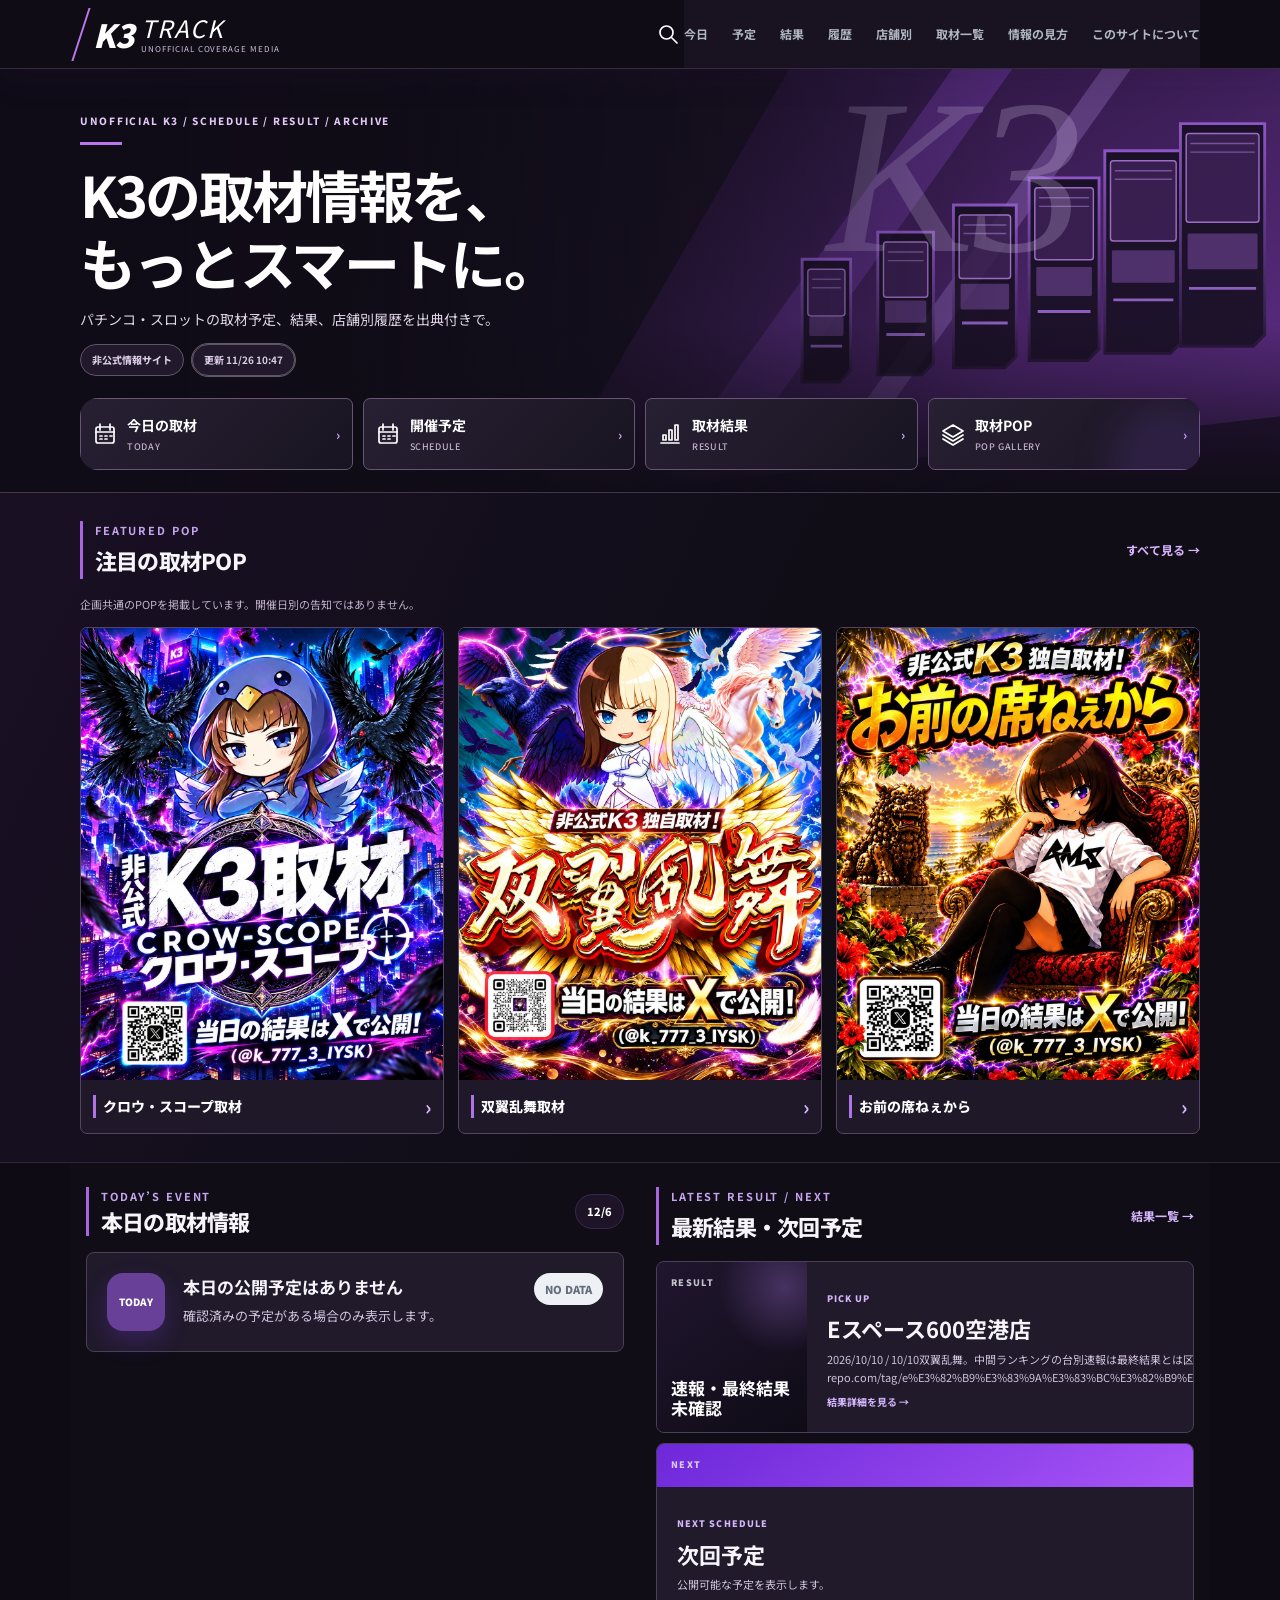
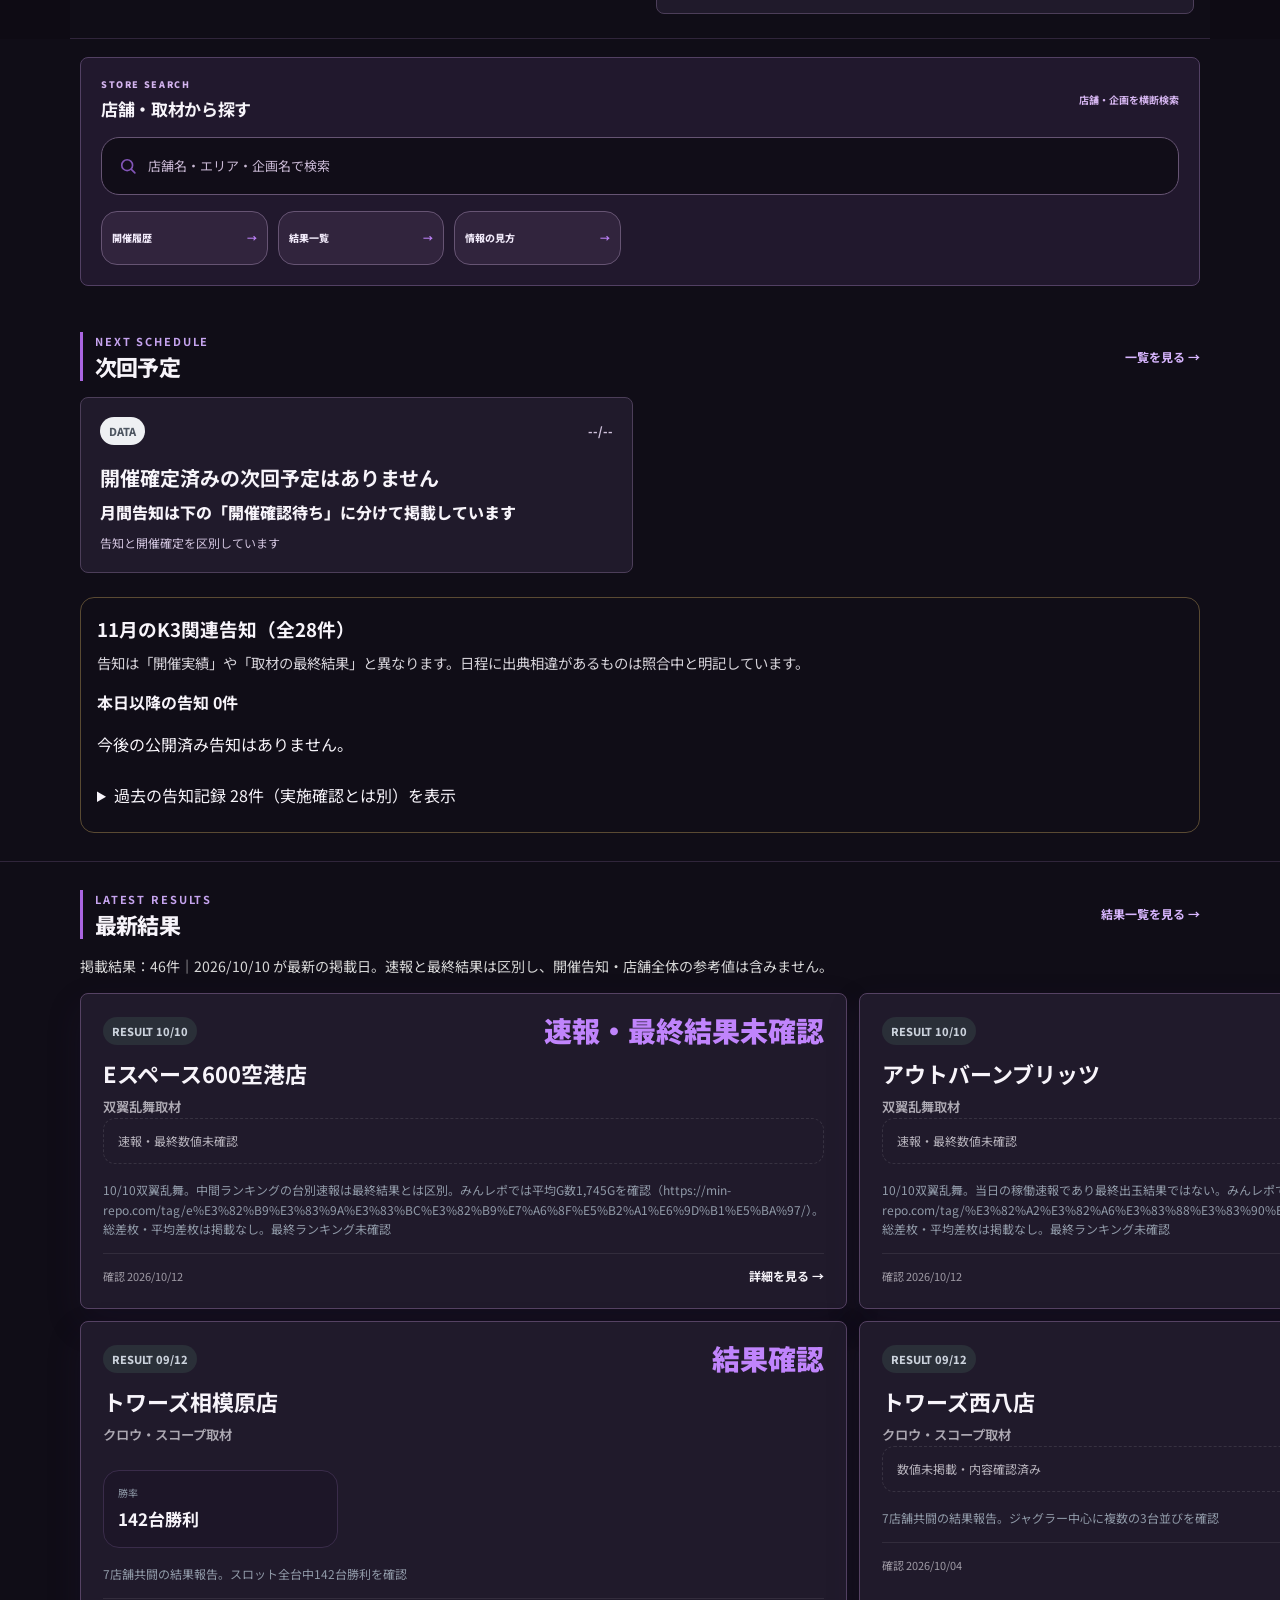
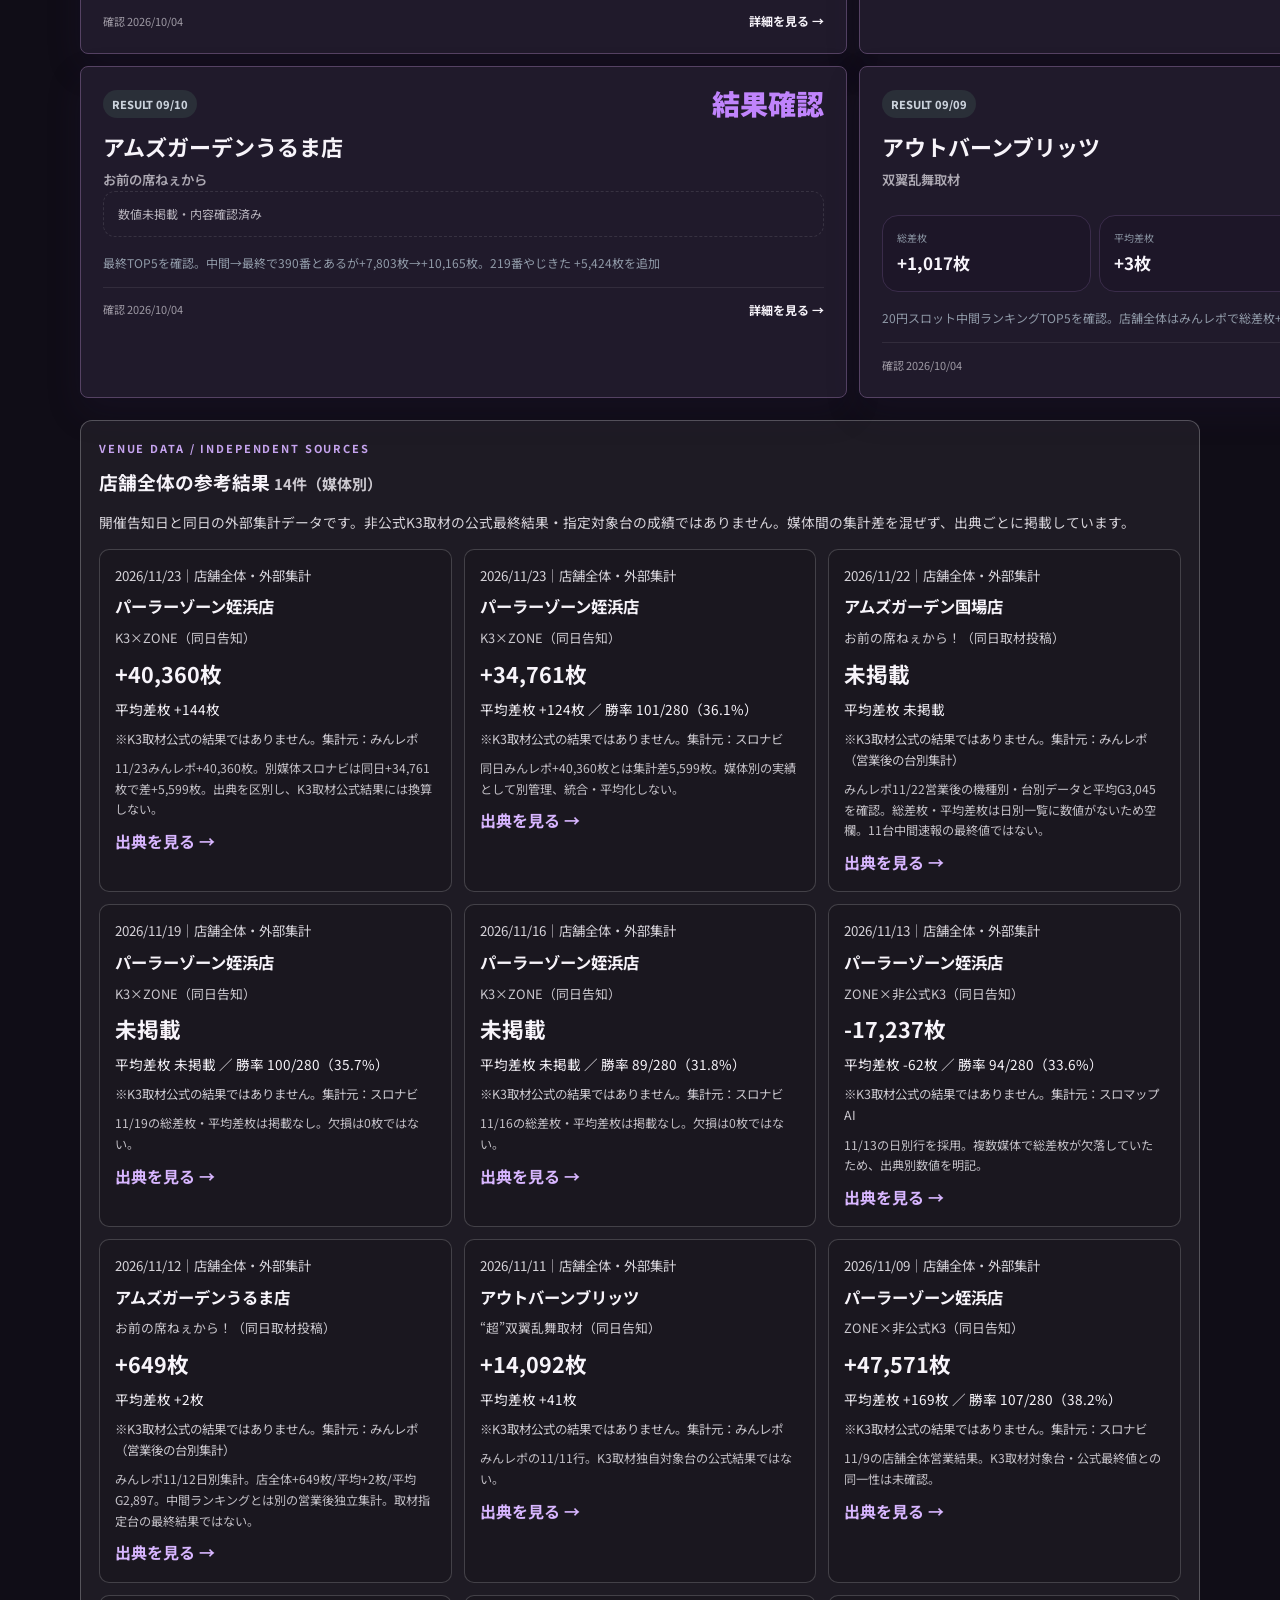
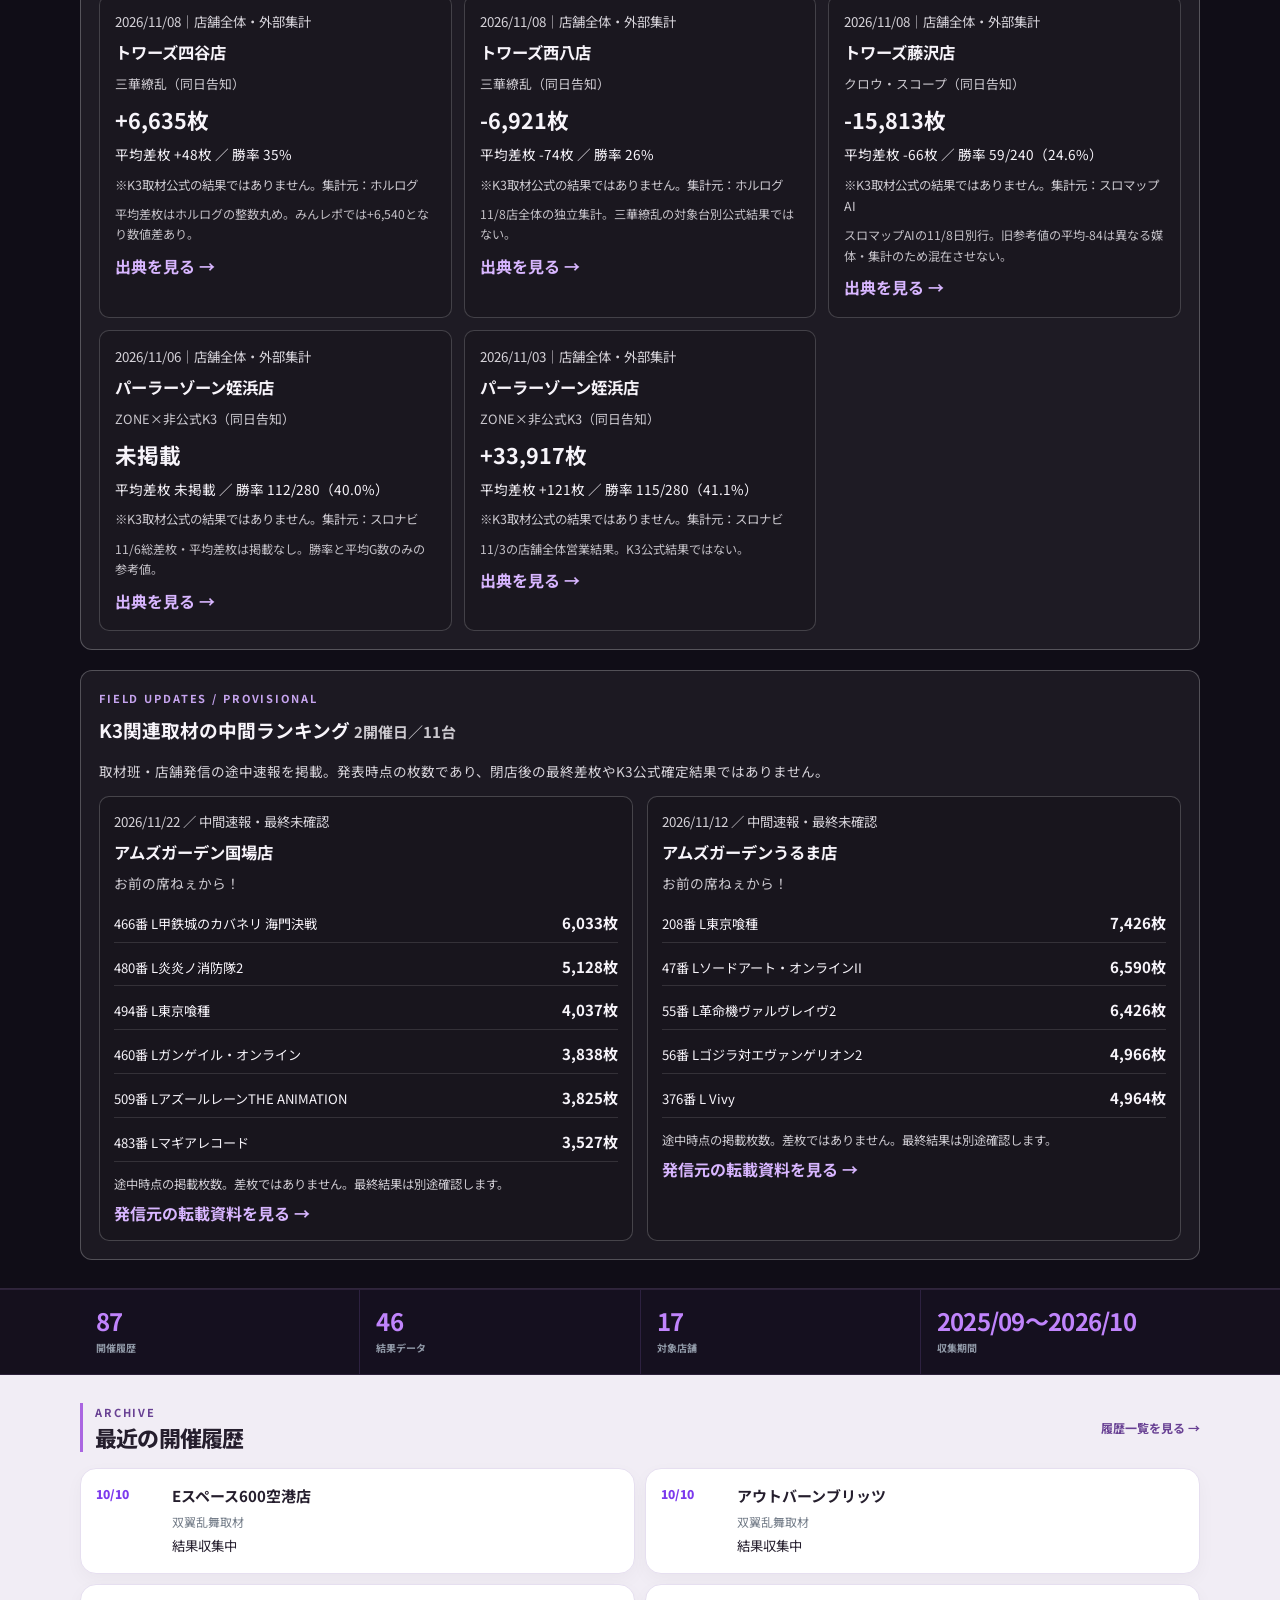
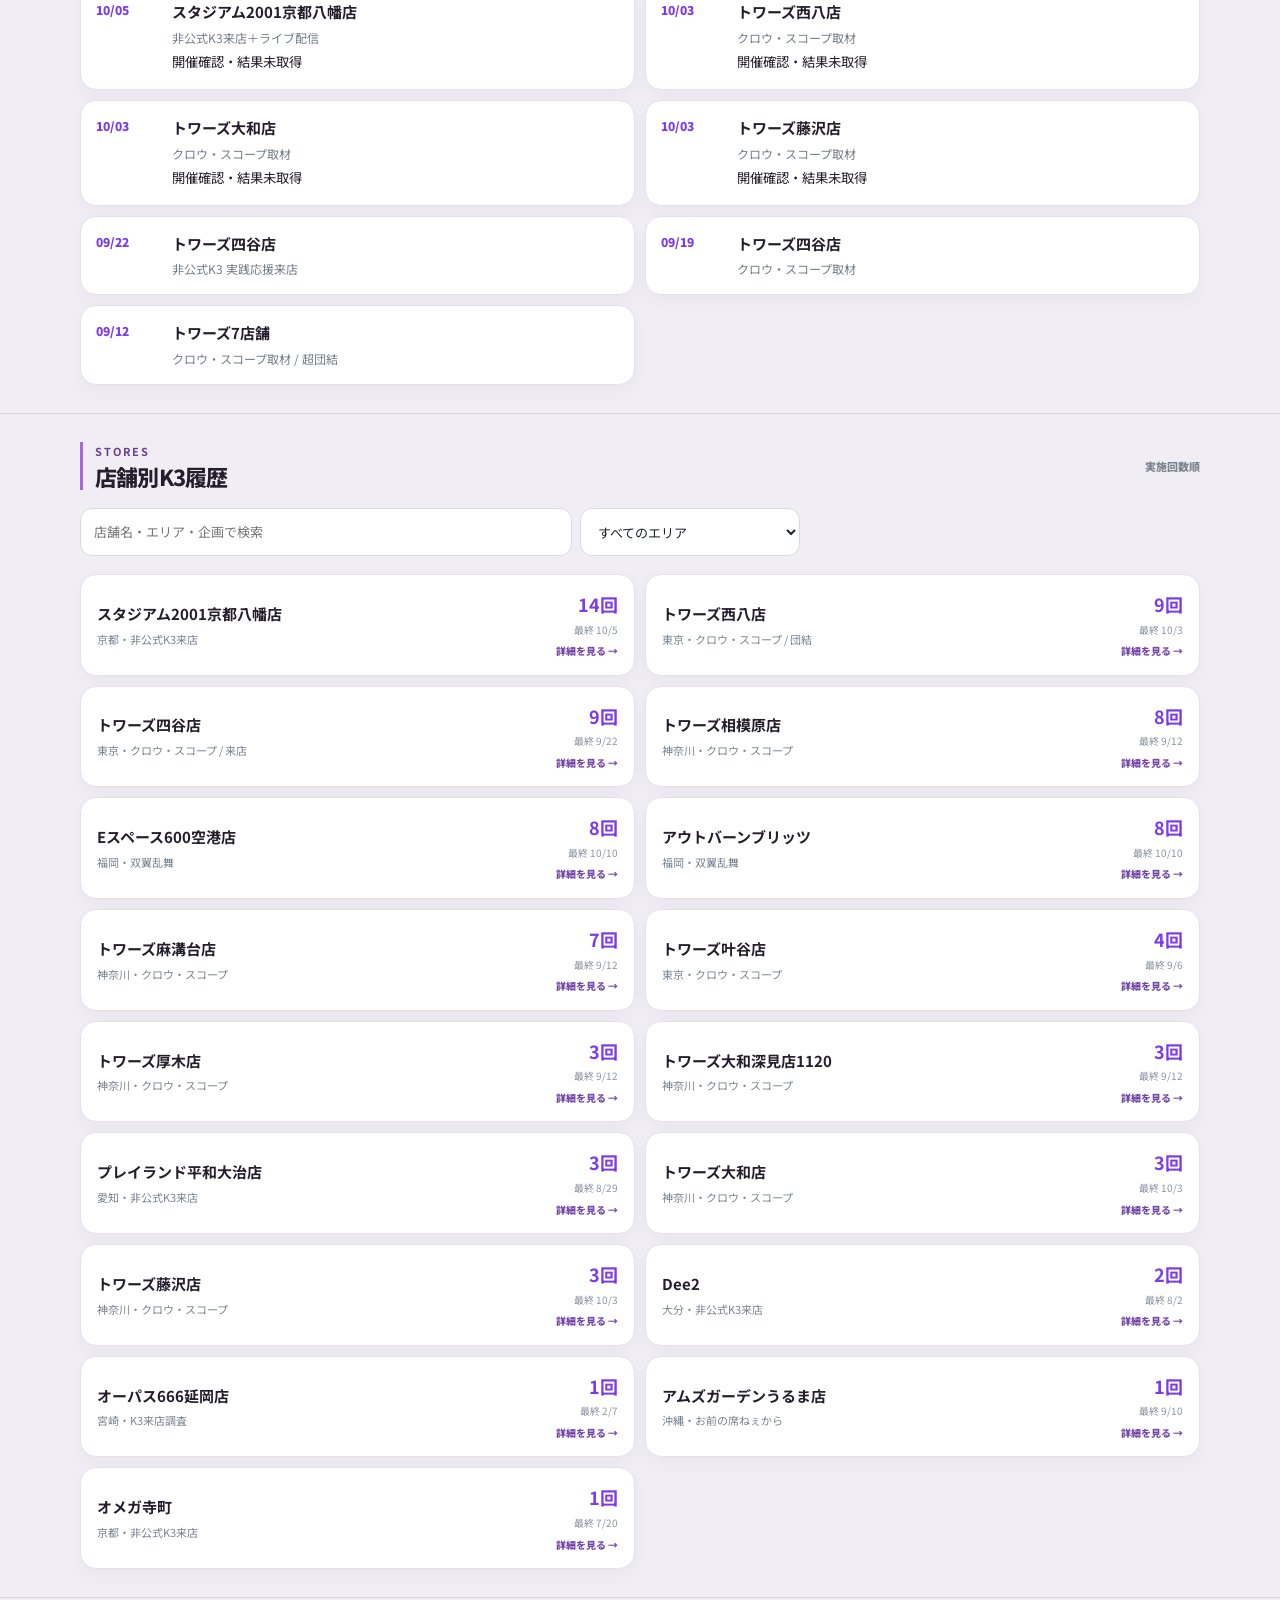
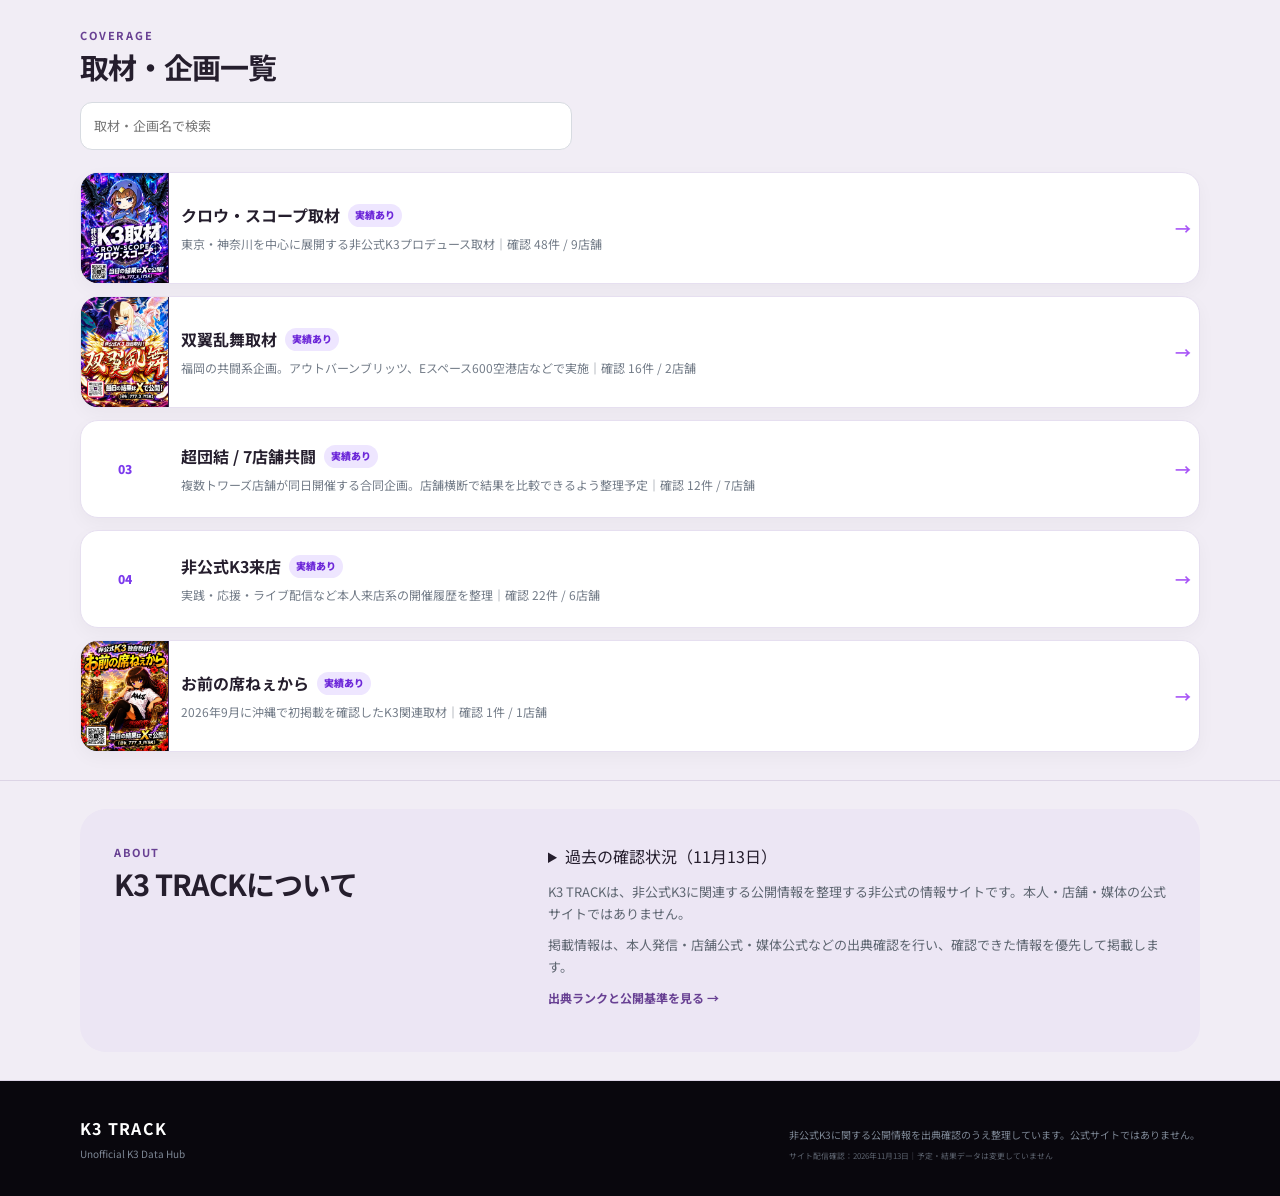
==== index.html @ 922720b0 "Implement approved K3 sport editorial home; preserve latest data and source panels" ====
<!doctype html>
<html lang="ja">
<head>
  <meta charset="utf-8" />
  <meta name="viewport" content="width=device-width, initial-scale=1, viewport-fit=cover" />
  <meta name="theme-color" content="#0b0912" />
  <meta name="description" content="非公式K3の来店・取材・結果・店舗履歴を、出典付きで見やすく整理する非公式データサイト" />
  <meta property="og:title" content="K3 TRACK｜非公式K3取材まとめ" />
  <meta property="og:description" content="今日・次回予定・結果・店舗別履歴・取材別履歴を、出典付きで見やすく整理。" />
  <meta property="og:type" content="website" />
  <meta property="og:site_name" content="K3 TRACK" />
  <meta property="og:url" content="https://k3-track.occompass-info.workers.dev/" />
  <meta property="og:image" content="https://k3-track.occompass-info.workers.dev/assets/k3-track-og-sakura-final-20261007-v5.jpg?v=20261007-5" />
  <meta property="og:image:secure_url" content="https://k3-track.occompass-info.workers.dev/assets/k3-track-og-sakura-final-20261007-v5.jpg?v=20261007-5" />
  
  
  <meta property="og:image:type" content="image/jpeg" />
  <meta property="og:image:width" content="1200" />
  <meta property="og:image:height" content="630" />
  <meta property="og:image:alt" content="非公式K3｜K3 TRACK" />
  <meta name="twitter:card" content="summary_large_image" />
  <meta name="twitter:title" content="K3 TRACK｜非公式K3取材まとめ" />
  <meta name="twitter:description" content="今日・次回予定・結果・店舗別履歴・取材別履歴を出典付きで整理。" />
  <meta name="twitter:image" content="https://k3-track.occompass-info.workers.dev/assets/k3-track-og-sakura-final-20261007-v5.jpg?v=20261007-5" />
  <link rel="canonical" href="https://k3-track.occompass-info.workers.dev/">
<title>K3 TRACK｜非公式K3取材まとめ</title>
  <link rel="preconnect" href="https://fonts.googleapis.com">
  <link rel="preconnect" href="https://fonts.gstatic.com" crossorigin>
  <link href="https://fonts.googleapis.com/css2?family=Noto+Sans+JP:wght@400;500;600;700;800&display=swap" rel="stylesheet">
  <link rel="stylesheet" href="./styles.css?v=sport-20261126-2" />
</head>
<body class="k3-sport">
  <header class="topbar">
    <div class="container topbar__inner">
      <a class="brand" href="#top" aria-label="K3 TRACK ホーム">
        <span class="brand__mark">K3</span>
        <span class="brand__text"><strong>TRACK</strong><small>UNOFFICIAL COVERAGE MEDIA</small></span>
      </a>
      <div class="k3-head-actions"><a href="#finder" aria-label="検索"><svg class="k3-icon" viewBox="0 0 24 24" fill="none" stroke="currentColor" stroke-width="1.7" stroke-linecap="round" stroke-linejoin="round" aria-hidden="true"><circle cx="10.5" cy="10.5" r="6.5"/><path d="m16 16 5 5"/></svg></a><button class="menu-btn" id="menuBtn" aria-expanded="false" aria-controls="mobileNav" aria-label="メニュー"><svg class="k3-icon" viewBox="0 0 24 24" fill="none" stroke="currentColor" stroke-width="1.7" stroke-linecap="round" stroke-linejoin="round" aria-hidden="true"><path d="M3 5h18M3 12h18M3 19h18"/></svg></button></div>
    </div>
    <nav class="mobile-nav" id="mobileNav">
      <a href="#today">今日</a><a href="#schedule">予定</a><a href="#results">結果</a><a href="#archive">履歴</a><a href="#stores">店舗別</a><a href="#coverage">取材一覧</a><a href="./guide.html">情報の見方</a><a href="#about">このサイトについて</a>
    </nav>
  </header>
  <main id="top">
    <section class="media-hero"><svg class="k3-hero-art" viewBox="0 0 520 310" preserveAspectRatio="xMidYMid slice" aria-hidden="true" focusable="false"><defs><linearGradient id="k3g" x1="0" y1="0" x2="1" y2="1"><stop stop-color="#1a1027"/><stop offset="1" stop-color="#7134a0"/></linearGradient><linearGradient id="k3m" x1="0" y1="0" x2="0" y2="1"><stop stop-color="#ae6af3"/><stop offset="1" stop-color="#261635"/></linearGradient></defs><path d="M180 0H520V310H0z" fill="url(#k3g)"/><path d="M295 0h42L116 310H74z" fill="#8c49ce" opacity=".38"/><path d="M400 0h20L199 310h-20z" fill="#ce9fff" opacity=".28"/><g opacity=".85"><g transform="translate(185 140)"><path d="M0 0H34V78l-8 8H0z" fill="#160f20" stroke="url(#k3m)" stroke-width="2"/><rect x="4" y="7" width="26" height="32.76" rx="2" fill="#3c2155" stroke="#c28af0" stroke-width="1"/><path d="M7 14h20M7 20h20" stroke="#b584e3" opacity=".7"/><rect x="5" y="40.56" width="24" height="13.260000000000002" rx="1" fill="#9c65ce" opacity=".5"/><path d="M6 60.84h22" stroke="#a977e1" stroke-width="2"/></g><g transform="translate(238 121)"><path d="M0 0H39V92l-8 8H0z" fill="#160f20" stroke="url(#k3m)" stroke-width="2"/><rect x="4" y="7" width="31" height="38.64" rx="2" fill="#3c2155" stroke="#c28af0" stroke-width="1"/><path d="M7 14h25M7 20h25" stroke="#b584e3" opacity=".7"/><rect x="5" y="47.84" width="29" height="15.64" rx="1" fill="#9c65ce" opacity=".5"/><path d="M6 71.76h27" stroke="#a977e1" stroke-width="2"/></g><g transform="translate(291 102)"><path d="M0 0H44V106l-8 8H0z" fill="#160f20" stroke="url(#k3m)" stroke-width="2"/><rect x="4" y="7" width="36" height="44.519999999999996" rx="2" fill="#3c2155" stroke="#c28af0" stroke-width="1"/><path d="M7 14h30M7 20h30" stroke="#b584e3" opacity=".7"/><rect x="5" y="55.120000000000005" width="34" height="18.02" rx="1" fill="#9c65ce" opacity=".5"/><path d="M6 82.68h32" stroke="#a977e1" stroke-width="2"/></g><g transform="translate(344 83)"><path d="M0 0H49V120l-8 8H0z" fill="#160f20" stroke="url(#k3m)" stroke-width="2"/><rect x="4" y="7" width="41" height="50.4" rx="2" fill="#3c2155" stroke="#c28af0" stroke-width="1"/><path d="M7 14h35M7 20h35" stroke="#b584e3" opacity=".7"/><rect x="5" y="62.400000000000006" width="39" height="20.400000000000002" rx="1" fill="#9c65ce" opacity=".5"/><path d="M6 93.60000000000001h37" stroke="#a977e1" stroke-width="2"/></g><g transform="translate(397 64)"><path d="M0 0H54V134l-8 8H0z" fill="#160f20" stroke="url(#k3m)" stroke-width="2"/><rect x="4" y="7" width="46" height="56.28" rx="2" fill="#3c2155" stroke="#c28af0" stroke-width="1"/><path d="M7 14h40M7 20h40" stroke="#b584e3" opacity=".7"/><rect x="5" y="69.68" width="44" height="22.78" rx="1" fill="#9c65ce" opacity=".5"/><path d="M6 104.52000000000001h42" stroke="#a977e1" stroke-width="2"/></g><g transform="translate(450 45)"><path d="M0 0H59V148l-8 8H0z" fill="#160f20" stroke="url(#k3m)" stroke-width="2"/><rect x="4" y="7" width="51" height="62.16" rx="2" fill="#3c2155" stroke="#c28af0" stroke-width="1"/><path d="M7 14h45M7 20h45" stroke="#b584e3" opacity=".7"/><rect x="5" y="76.96000000000001" width="49" height="25.16" rx="1" fill="#9c65ce" opacity=".5"/><path d="M6 115.44h47" stroke="#a977e1" stroke-width="2"/></g></g><path d="M0 310 520 250V310z" fill="#0b0810" opacity=".6"/><text x="202" y="134" fill="#e8d5ff" opacity=".25" font-family="Georgia,serif" font-size="155" font-style="italic">K3</text></svg><div class="container media-hero__inner">
      <div>
        <div class="eyebrow">UNOFFICIAL K3 / SCHEDULE / RESULT / ARCHIVE</div>
        <h1>K3の取材情報を、<br><span>もっとスマートに。</span></h1>
        <p class="hero__lead">パチンコ・スロットの取材予定、結果、店舗別履歴を出典付きで。</p>
        
        <div class="hero__badges"><span>非公式情報サイト</span><span id="lastUpdated">更新 --</span></div>
      </div>
      <nav class="hero-panel" aria-label="主要情報"><a href="#today"><svg class="k3-icon" viewBox="0 0 24 24" fill="none" stroke="currentColor" stroke-width="1.7" stroke-linecap="round" stroke-linejoin="round" aria-hidden="true"><rect x="3" y="5" width="18" height="16" rx="2"/><path d="M7 2v6M17 2v6M3 10h18M7 14h2m3 0h2m3 0h2M7 17h2m3 0h2"/></svg><span>今日の取材<small>TODAY</small></span><b aria-hidden="true">›</b></a><a href="#schedule"><svg class="k3-icon" viewBox="0 0 24 24" fill="none" stroke="currentColor" stroke-width="1.7" stroke-linecap="round" stroke-linejoin="round" aria-hidden="true"><rect x="3" y="5" width="18" height="16" rx="2"/><path d="M7 2v6M17 2v6M3 10h18M7 14h2m3 0h2m3 0h2M7 17h2m3 0h2"/></svg><span>開催予定<small>SCHEDULE</small></span><b aria-hidden="true">›</b></a><a href="#results"><svg class="k3-icon" viewBox="0 0 24 24" fill="none" stroke="currentColor" stroke-width="1.7" stroke-linecap="round" stroke-linejoin="round" aria-hidden="true"><path d="M3 21h18M5 18v-5h3v5zM11 18V8h3v10zM17 18V3h3v15z"/></svg><span>取材結果<small>RESULT</small></span><b aria-hidden="true">›</b></a><a href="#visualShowcase"><svg class="k3-icon" viewBox="0 0 24 24" fill="none" stroke="currentColor" stroke-width="1.7" stroke-linecap="round" stroke-linejoin="round" aria-hidden="true"><path d="m12 3 10 6-10 6L2 9zM2 13l10 6 10-6M2 17l10 6 10-6"/></svg><span>取材POP<small>POP GALLERY</small></span><b aria-hidden="true">›</b></a></nav>
    </div></section>

    <section class="visual-showcase" id="visualShowcase"><div class="container">
      <div class="section-title-row"><div><div class="section-kicker section-kicker--light">FEATURED POP</div><h2>注目の取材POP</h2></div><a class="text-link" href="#coverage">すべて見る →</a></div>
      <p class="k3-gallery-note">企画共通のPOPを掲載しています。開催日別の告知ではありません。</p><div class="visual-showcase__grid" id="visualShowcaseGrid"></div>
    </div></section>
    <div class="k3-overview">    <section class="section section--tight" id="today"><div class="container">
      <div class="section-title-row"><div><div class="section-kicker">TODAY’S EVENT</div><h2>本日の取材情報</h2></div><span class="date-pill" id="todayDate">--/--</span></div>
      <article class="today-card empty-state" id="todayCard">
        <div class="today-card__date">TODAY</div>
        <div class="today-card__content"><h3>本日の確認済み情報</h3><p>確認済みの当日予定だけをここに表示します。</p></div>
        <span class="status">公開予定</span>
      </article>
    </div></section>

    <section class="media-featured" aria-label="最新の取材結果と今後の予定"><div class="container">
      <div class="section-title-row"><div><div class="section-kicker section-kicker--light">LATEST RESULT / NEXT</div><h2>最新結果・次回予定</h2></div><a class="text-link" href="#results">結果一覧 →</a></div><div class="featured-grid">
        <article class="featured-card featured-card--result" id="featuredResult">
          <div class="featured-thumb"><span>RESULT</span></div>
          <div class="featured-body"><small>PICK UP</small><h2>最新結果</h2><p>確認済みの結果を表示します。</p></div>
        </article>
        <article class="featured-card" id="featuredNext">
          <div class="featured-thumb featured-thumb--next"><span>NEXT</span></div>
          <div class="featured-body"><small>NEXT SCHEDULE</small><h2>次回予定</h2><p>公開可能な予定を表示します。</p></div>
        </article>
      </div>
    </div></section>

</div>
    <section class="finder-strip" id="finder"><div class="container">
      <div class="finder-card">
        <div class="finder-heading">
          <div><small>STORE SEARCH</small><strong>店舗・取材から探す</strong></div>
          <span>店舗・企画を横断検索</span>
        </div>
        <div class="finder-search">
          <span class="finder-icon" aria-hidden="true"><svg viewBox="0 0 24 24" width="20" height="20"><circle cx="11" cy="11" r="6.5" fill="none" stroke="currentColor" stroke-width="2"/><path d="M16 16l4.25 4.25" fill="none" stroke="currentColor" stroke-width="2" stroke-linecap="round"/></svg></span>
          <input id="globalSearch" type="search" placeholder="店舗名・エリア・企画名で検索" autocomplete="off" aria-label="店舗・取材を検索">
          <button id="globalSearchClear" type="button" aria-label="検索をクリア">×</button>
        </div>
        <div class="finder-results" id="globalSearchResults" hidden></div>
        <div class="finder-links">
          <a href="./schedule.html"><span>開催履歴</span><b>→</b></a>
          <a href="./results.html"><span>結果一覧</span><b>→</b></a>
          <a href="./guide.html"><span>情報の見方</span><b>→</b></a>
        </div>
      </div>
    </div></section>

    <section class="section" id="schedule"><div class="container">
      <div class="section-title-row"><div><div class="section-kicker">NEXT SCHEDULE</div><h2>次回予定</h2></div><a class="text-link" href="./schedule.html">一覧を見る →</a></div>
      <div class="card-grid" id="scheduleList">
        <article class="event-card"><div class="event-card__meta"><span class="chip">DATA</span><time>--/--</time></div><h3>次回予定</h3><p class="event-name">確認済みの次回予定を表示します</p><p class="event-note">出典確認済みの情報を掲載します</p></article>
      </div>
    </div></section>

    <section class="section section--dark" id="results"><div class="container">
      <div class="section-title-row"><div><div class="section-kicker section-kicker--light">LATEST RESULTS</div><h2>最新結果</h2></div><a class="text-link text-link--light" href="./results.html">結果一覧を見る →</a></div>
      <p id="officialResultFreshness" style="margin:0 0 14px;font-size:.88rem;line-height:1.7;color:#d7d7d7">公式結果の公開状況を読み込み中です。</p>
      <div class="result-list" id="resultList"><div class="result-card">
        <div class="result-card__top"><div><span class="chip chip--light">RESULT</span><h3>最新結果</h3></div><div class="score">—</div></div>
        <div class="metrics"><div><small>平均差枚</small><strong>—</strong></div><div><small>勝率</small><strong>—</strong></div><div><small>対象台数</small><strong>—</strong></div></div>
        <p class="result-card__note">確認済みの結果がある場合のみ、店舗別・企画別の履歴へつなげて表示します。</p>
      </div></div>
      <section id="venueResultsBlock" aria-label="店舗全体の参考結果" style="margin-top:22px;padding:18px;border:1px solid rgba(255,255,255,.25);border-radius:12px;background:rgba(255,255,255,.06);line-height:1.7">
        <div class="section-kicker section-kicker--light">VENUE DATA / INDEPENDENT SOURCES</div>
        <h3 style="margin:8px 0 10px">店舗全体の参考結果 <span id="venueResultsCount" style="font-size:.8em;opacity:.8"></span></h3>
        <p style="font-size:.86rem;opacity:.85;margin-bottom:14px">開催告知日と同日の外部集計データです。非公式K3取材の公式最終結果・指定対象台の成績ではありません。媒体間の集計差を混ぜず、出典ごとに掲載しています。</p>
        <div id="venueResultsList" style="display:grid;grid-template-columns:repeat(auto-fit,minmax(min(100%,285px),1fr));gap:12px">参考結果を読み込み中です。</div>
      </section>
      <section id="fieldReportsBlock" aria-label="店舗・取材班の中間ランキング" style="margin-top:20px;padding:18px;border:1px solid rgba(255,255,255,.24);border-radius:12px;background:rgba(255,255,255,.05)">
        <div class="section-kicker section-kicker--light">FIELD UPDATES / PROVISIONAL</div>
        <h3 style="margin:8px 0 10px">K3関連取材の中間ランキング <span id="fieldReportsCount" style="font-size:.8em;opacity:.8"></span></h3>
        <p style="font-size:.85rem;opacity:.85;margin-bottom:14px">取材班・店舗発信の途中速報を掲載。発表時点の枚数であり、閉店後の最終差枚やK3公式確定結果ではありません。</p>
        <div id="fieldReportsList" style="display:grid;grid-template-columns:repeat(auto-fit,minmax(min(100%,290px),1fr));gap:14px">途中速報を読み込み中です。</div>
      </section>
    </div></section>

    <section class="stats-strip">
      <div class="container stats-grid" id="statsGrid">
        <div><strong>--</strong><span>登録履歴</span></div>
        <div><strong>--</strong><span>対象店舗</span></div>
        <div><strong>--</strong><span>企画種別</span></div>
        <div><strong>--</strong><span>収集期間</span></div>
      </div>
    </section>

    <section class="section" id="archive"><div class="container">
      <div class="section-title-row"><div><div class="section-kicker">ARCHIVE</div><h2>最近の開催履歴</h2></div><a class="text-link" href="./schedule.html">履歴一覧を見る →</a></div>
      <div class="archive-list" id="archiveList"></div>
    </div></section>

    <section class="section section--stores" id="stores"><div class="container">
      <div class="section-title-row"><div><div class="section-kicker">STORES</div><h2>店舗別K3履歴</h2></div><span class="store-note">実施回数順</span></div>
      <div class="filter-bar">
        <input id="storeSearch" class="filter-input" type="search" placeholder="店舗名・エリア・企画で検索" autocomplete="off" />
        <select id="storeArea" class="filter-select"><option value="">すべてのエリア</option></select>
      </div>
      <div class="store-list" id="storeList"></div>
    </div></section>

    <section class="section" id="coverage"><div class="container">
      <div class="section-kicker">COVERAGE</div><h2>取材・企画一覧</h2>
      <div class="filter-bar">
        <input id="coverageSearch" class="filter-input" type="search" placeholder="取材・企画名で検索" autocomplete="off" />
      </div>
      <div class="coverage-list" id="coverageList">
        <article><span>01</span><div><h3>クロウ・スコープ取材</h3><p>確認済みの開催履歴と結果を表示します。</p></div></article>
        <article><span>02</span><div><h3>双翼乱舞取材</h3><p>確認済みの開催店舗・履歴を表示します。</p></div></article>
        <article><span>03</span><div><h3>非公式K3来店</h3><p>公開可能な確認済み情報のみ掲載します。</p></div></article>
      </div>
    </div></section>

    <section class="section section--about" id="about"><div class="container about-box">
      <div><div class="section-kicker">ABOUT</div><h2>K3 TRACKについて</h2></div>
      <div class="about-copy"><details class="k3-past-notice"><summary>過去の確認状況（11月13日）</summary><div id="k3-home-update-20261113" role="status" style="margin:16px 0;padding:14px 16px;border:1px solid rgba(245,201,115,.65);border-radius:12px;background:rgba(245,201,115,.10);line-height:1.75">
          <strong style="display:block;color:#f5d08a;font-size:0.95rem">最新の確認状況｜2026年11月13日</strong>
          <span style="display:block;margin-top:4px;font-size:0.90rem">11月14日（土）トワーズ四谷店の「クロウ・スコープ取材」は、K会長の11月告知に掲載されています。店舗・取材公式による最新の開催情報は照合中です。開催済み・確定結果を意味しません。</span>
          <a href="https://note.com/supervisor__k/n/n8ad9e50973d2" target="_blank" rel="noopener noreferrer" style="display:inline-block;margin-top:6px;text-decoration:underline;color:#f5d08a;font-size:0.86rem">11月の告知元を確認</a>
        </div></details><p>K3 TRACKは、非公式K3に関連する公開情報を整理する非公式の情報サイトです。本人・店舗・媒体の公式サイトではありません。</p><p>掲載情報は、本人発信・店舗公式・媒体公式などの出典確認を行い、確認できた情報を優先して掲載します。</p><p><a class="text-link" href="./guide.html">出典ランクと公開基準を見る →</a></p></div>
    </div></section>
  </main>
  <nav class="bottom-nav" aria-label="クイックナビ"><a href="#top" class="is-active"><svg class="k3-icon" viewBox="0 0 24 24" fill="none" stroke="currentColor" stroke-width="1.7" stroke-linecap="round" stroke-linejoin="round" aria-hidden="true"><path d="M3 10 12 3l9 7v10h-6v-6H9v6H3z"/></svg><span>ホーム</span></a><a href="#schedule"><svg class="k3-icon" viewBox="0 0 24 24" fill="none" stroke="currentColor" stroke-width="1.7" stroke-linecap="round" stroke-linejoin="round" aria-hidden="true"><rect x="3" y="5" width="18" height="16" rx="2"/><path d="M7 2v6M17 2v6M3 10h18M7 14h2m3 0h2m3 0h2M7 17h2m3 0h2"/></svg><span>予定</span></a><a href="#results"><svg class="k3-icon" viewBox="0 0 24 24" fill="none" stroke="currentColor" stroke-width="1.7" stroke-linecap="round" stroke-linejoin="round" aria-hidden="true"><path d="M3 21h18M5 18v-5h3v5zM11 18V8h3v10zM17 18V3h3v15z"/></svg><span>結果</span></a><a href="#stores"><svg class="k3-icon" viewBox="0 0 24 24" fill="none" stroke="currentColor" stroke-width="1.7" stroke-linecap="round" stroke-linejoin="round" aria-hidden="true"><path d="M3 10h18l-2-7H5zM5 10v11h14V10M9 21v-7h6v7M2 10l2 3 4-3 4 3 4-3 4 3 2-3"/></svg><span>店舗</span></a><a href="#visualShowcase"><svg class="k3-icon" viewBox="0 0 24 24" fill="none" stroke="currentColor" stroke-width="1.7" stroke-linecap="round" stroke-linejoin="round" aria-hidden="true"><path d="m12 3 10 6-10 6L2 9zM2 13l10 6 10-6M2 17l10 6 10-6"/></svg><span>POP</span></a></nav>
  <footer class="footer"><div class="container footer__inner"><div><strong>K3 TRACK</strong><p>Unofficial K3 Data Hub</p></div><p>非公式K3に関する公開情報を出典確認のうえ整理しています。公式サイトではありません。<span id="k3-sync-verification-20261113" style="display:block;margin-top:6px;font-size:0.78em;opacity:0.72">サイト配信確認：2026年11月13日｜予定・結果データは変更していません</span></p></div></footer>
  <script src="./app.js?v=sport-20261126-2"></script>
</body>
</html>
---- styles.css ----
:root{--bg:#0f1115;--surface:#171a20;--text:#f5f7fb;--muted:#9aa3b2;--paper:#f4f5f7;--ink:#14171c;--accent:#f3c744;--max:1120px;--radius:20px}*{box-sizing:border-box}html{scroll-behavior:smooth}body{margin:0;font-family:"Noto Sans JP",system-ui,-apple-system,BlinkMacSystemFont,"Segoe UI",sans-serif;color:var(--ink);background:var(--paper);line-height:1.65}a{color:inherit;text-decoration:none}.container{width:min(calc(100% - 32px),var(--max));margin-inline:auto}.topbar{position:sticky;top:0;z-index:20;background:rgba(15,17,21,.92);backdrop-filter:blur(14px);border-bottom:1px solid rgba(255,255,255,.07)}.topbar__inner{height:68px;display:flex;align-items:center;justify-content:space-between}.brand{display:flex;align-items:center;gap:12px;color:#fff}.brand__mark{display:grid;place-items:center;width:42px;height:42px;border-radius:12px;background:var(--accent);color:#121212;font-weight:900;letter-spacing:-1px}.brand__text{display:flex;flex-direction:column;line-height:1.05}.brand__text strong{font-size:16px;letter-spacing:.11em}.brand__text small{margin-top:5px;font-size:9px;color:#98a1af;letter-spacing:.17em}.menu-btn{border:1px solid #353a44;background:#181b21;color:#fff;border-radius:10px;padding:9px 12px;font-weight:800;font-size:11px;letter-spacing:.08em}.mobile-nav{display:none;background:#121419;border-top:1px solid #242831;padding:6px 16px 16px}.mobile-nav.is-open{display:grid}.mobile-nav a{color:#dce1e8;padding:12px 4px;border-bottom:1px solid #252a33;font-size:14px}.hero{background:radial-gradient(circle at 80% 10%,rgba(243,199,68,.16),transparent 34%),linear-gradient(180deg,#0f1115 0%,#14171d 100%);color:#fff;padding:72px 0 64px}.eyebrow,.section-kicker{color:#8d96a3;font-size:11px;font-weight:800;letter-spacing:.18em;text-transform:uppercase}.hero h1{margin:15px 0 18px;font-size:clamp(42px,12vw,82px);line-height:.98;letter-spacing:-.055em}.hero h1 span{color:var(--accent)}.hero__lead{max-width:630px;color:#b5bdc9;font-size:15px;margin:0 0 22px}.hero__badges{display:flex;flex-wrap:wrap;gap:8px}.hero__badges span,.chip,.date-pill,.status{border-radius:999px;padding:7px 11px;font-size:11px;font-weight:800}.hero__badges span{border:1px solid #303641;color:#d4dae3}.section{padding:58px 0}.section--tight{padding-top:36px}.section-title-row{display:flex;align-items:end;justify-content:space-between;gap:18px;margin-bottom:20px}.section h2{margin:4px 0 0;font-size:29px;line-height:1.25;letter-spacing:-.035em}.date-pill{background:#171a20;color:#fff}.text-link{font-size:12px;font-weight:800;color:#646d79}.today-card{display:grid;grid-template-columns:auto 1fr auto;gap:18px;align-items:center;background:#fff;border:1px solid #e1e4e9;border-radius:var(--radius);padding:20px;box-shadow:0 10px 30px rgba(20,23,28,.06)}.today-card__date{width:58px;height:58px;border-radius:16px;background:var(--accent);display:grid;place-items:center;font-size:10px;font-weight:900}.today-card h3{margin:0 0 4px;font-size:17px}.today-card p{margin:0;color:#707986;font-size:13px}.status{background:#edf0f4;color:#656e7a}.card-grid{display:grid;grid-template-columns:1fr;gap:14px}.event-card{background:#fff;border:1px solid #e0e3e8;border-radius:var(--radius);padding:19px;box-shadow:0 10px 26px rgba(20,23,28,.04)}.event-card__meta{display:flex;justify-content:space-between;align-items:center;margin-bottom:16px}.event-card time{font-size:12px;font-weight:800;color:#737c88}.chip{display:inline-block;background:#eef0f3;color:#4e5661;padding:5px 9px}.chip--accent{background:#fff1b8;color:#6e5600}.event-card h3{margin:0 0 5px;font-size:20px}.event-name{margin:0 0 8px;font-weight:800}.event-note{margin:0;color:#7a838f;font-size:12px}.section--dark{background:var(--bg);color:#fff}.section-kicker--light{color:#7f8997}.result-card{border:1px solid #2b3039;border-radius:24px;padding:22px;background:linear-gradient(180deg,#181b21,#13161b)}.result-card__top{display:flex;align-items:flex-start;justify-content:space-between;gap:20px}.result-card h3{font-size:22px;margin:10px 0 0}.chip--light{background:#2a2f38;color:#cbd2dc}.score{font-size:42px;font-weight:900;color:var(--accent)}.metrics{display:grid;grid-template-columns:repeat(3,1fr);gap:8px;margin-top:24px}.metrics div{background:#1d2128;border:1px solid #2b3039;border-radius:16px;padding:14px}.metrics small{display:block;color:#8993a1;font-size:10px}.metrics strong{display:block;margin-top:3px;font-size:17px}.result-card__note{color:#909aa8;font-size:12px;margin:16px 0 0}.coverage-list{margin-top:22px;display:grid;gap:10px}.coverage-list article{display:grid;grid-template-columns:52px 1fr;align-items:center;background:#fff;border:1px solid #e1e4e8;border-radius:18px;padding:16px}.coverage-list article>span{font-weight:900;color:#aa8a19;font-size:12px}.coverage-list h3{margin:0 0 3px;font-size:16px}.coverage-list p{margin:0;color:#737c88;font-size:12px}.section--about{padding-top:18px}.about-box{background:#e9ecf0;border-radius:26px;padding:24px;display:grid;gap:22px}.about-copy p{margin:0 0 10px;color:#5e6671;font-size:13px}.footer{background:#0d0f13;color:#fff;padding:34px 0 calc(34px + env(safe-area-inset-bottom))}.footer__inner{display:flex;justify-content:space-between;gap:22px;align-items:end}.footer strong{letter-spacing:.08em}.footer p{margin:4px 0 0;color:#7d8795;font-size:10px}@media(min-width:720px){.menu-btn{display:none}.mobile-nav{display:flex!important;position:absolute;right:max(16px,calc((100vw - var(--max))/2));top:0;height:68px;align-items:center;gap:24px;background:transparent;border:0;padding:0}.mobile-nav a{border:0;padding:0;color:#aeb6c1;font-size:12px;font-weight:700}.topbar__inner{padding-right:460px}.hero{padding:94px 0 88px}.card-grid{grid-template-columns:repeat(2,1fr)}.about-box{grid-template-columns:.8fr 1.2fr;padding:34px}}@media(max-width:560px){.today-card{grid-template-columns:auto 1fr}.today-card .status{grid-column:2;justify-self:start}.metrics{grid-template-columns:1fr}.footer__inner{display:block}.footer__inner>p{margin-top:18px}}.stats-strip{background:#171a20;color:#fff;border-top:1px solid #242831;border-bottom:1px solid #242831}.stats-grid{display:grid;grid-template-columns:repeat(2,1fr);gap:1px;background:#2a2f38}.stats-grid>div{background:#171a20;padding:18px 16px}.stats-grid strong{display:block;font-size:24px;line-height:1.1;color:var(--accent);letter-spacing:-.03em}.stats-grid span{display:block;margin-top:5px;font-size:10px;color:#9099a7;font-weight:700}.archive-list{display:grid;gap:10px}.archive-item{display:grid;grid-template-columns:62px 1fr;gap:14px;align-items:start;background:#fff;border:1px solid #e1e4e8;border-radius:16px;padding:15px}.archive-item time{font-size:12px;font-weight:900;color:#a47f00}.archive-item h3{margin:0 0 3px;font-size:15px}.archive-item p{margin:0;color:#737c88;font-size:12px}@media(min-width:720px){.stats-grid{grid-template-columns:repeat(4,1fr)}.archive-list{grid-template-columns:repeat(2,1fr)}}.section--stores{background:#eef0f3}.store-note{font-size:11px;color:#7a838f;font-weight:800}.store-list{display:grid;gap:10px}.store-row{display:flex;justify-content:space-between;gap:18px;align-items:center;background:#fff;border:1px solid #dde1e6;border-radius:16px;padding:15px 16px}.store-row h3{margin:0 0 3px;font-size:15px}.store-row p{margin:0;color:#7a838f;font-size:11px}.store-meta{text-align:right;flex:0 0 auto}.store-meta strong{display:block;font-size:18px;color:#9a7900}.store-meta small{display:block;color:#8b94a1;font-size:10px;margin-top:2px}@media(min-width:720px){.store-list{grid-template-columns:repeat(2,1fr)}}.store-row{color:inherit;text-decoration:none}.store-row:active{transform:translateY(1px)}.store-detail-hero{background:linear-gradient(180deg,#0f1115,#171a20);color:#fff;padding:44px 0 34px}.store-detail-hero .back-link{display:inline-block;color:#b7c0cc;font-size:12px;font-weight:800;margin-bottom:18px}.store-detail-hero h1{margin:6px 0 8px;font-size:32px;line-height:1.25;letter-spacing:-.035em}.store-detail-hero p{margin:0;color:#a9b2bf;font-size:13px}.store-summary{display:grid;grid-template-columns:repeat(3,1fr);gap:8px;margin-top:22px}.store-summary div{background:#1f232a;border:1px solid #2d323b;border-radius:14px;padding:12px}.store-summary small{display:block;color:#8f99a7;font-size:9px}.store-summary strong{display:block;margin-top:3px;font-size:15px}.history-timeline{display:grid;gap:10px}.history-card{background:#fff;border:1px solid #e1e4e8;border-radius:16px;padding:16px}.history-card__top{display:flex;align-items:center;justify-content:space-between;gap:12px}.history-card time{font-weight:900;color:#9b7900;font-size:12px}.history-card h3{margin:8px 0 4px;font-size:16px}.history-card p{margin:0;color:#737c88;font-size:12px}.history-card .source-link{display:inline-block;margin-top:10px;font-size:11px;font-weight:800;color:#796000}.empty-detail{background:#fff;border:1px solid #e1e4e8;border-radius:16px;padding:20px;color:#6f7884}.detail-footer-link{display:inline-block;margin-top:22px;font-size:12px;font-weight:800;color:#5f6874}.coverage-link{display:block;color:inherit;text-decoration:none}.coverage-link article{grid-template-columns:52px 1fr auto}.coverage-link b{font-size:18px;color:#b08a14}.coverage-detail-hero{background:linear-gradient(180deg,#0f1115,#171a20);color:#fff;padding:44px 0 34px}.coverage-detail-hero .back-link{display:inline-block;color:#b7c0cc;font-size:12px;font-weight:800;margin-bottom:18px}.coverage-detail-hero h1{margin:6px 0 8px;font-size:32px;line-height:1.25;letter-spacing:-.035em}.coverage-detail-hero p{margin:0;color:#a9b2bf;font-size:13px}.coverage-summary{display:grid;grid-template-columns:repeat(3,1fr);gap:8px;margin-top:22px}.coverage-summary div{background:#1f232a;border:1px solid #2d323b;border-radius:14px;padding:12px}.coverage-summary small{display:block;color:#8f99a7;font-size:9px}.coverage-summary strong{display:block;margin-top:3px;font-size:15px}.coverage-store-grid{display:grid;gap:9px;margin-top:18px}.coverage-store{display:flex;justify-content:space-between;gap:12px;background:#fff;border:1px solid #e1e4e8;border-radius:14px;padding:13px 14px}.coverage-store strong{font-size:14px}.coverage-store span{font-size:12px;font-weight:800;color:#9a7900}.coverage-results{display:grid;gap:10px}.coverage-result-card{background:#171a20;color:#fff;border:1px solid #2b3039;border-radius:16px;padding:16px}.coverage-result-card h3{margin:8px 0 4px;font-size:16px}.coverage-result-card p{margin:0;color:#9aa4b1;font-size:12px}.coverage-result-card .source-link{color:#f3c744}.coverage-history{display:grid;gap:10px}.coverage-history-item{background:#fff;border:1px solid #e1e4e8;border-radius:15px;padding:14px}.coverage-history-item__top{display:flex;justify-content:space-between;gap:10px}.coverage-history-item time{font-weight:900;color:#9b7900;font-size:12px}.coverage-history-item h3{margin:7px 0 3px;font-size:15px}.coverage-history-item p{margin:0;color:#727b87;font-size:11px}@media(min-width:720px){.coverage-store-grid{grid-template-columns:repeat(2,1fr)}.coverage-history{grid-template-columns:repeat(2,1fr)}}.result-card--link{display:block;color:inherit;text-decoration:none}.result-card--link:active{transform:translateY(1px)}.result-detail-cta{display:inline-block;margin-top:14px;color:var(--accent);font-size:11px;font-weight:800}.result-detail-hero{background:linear-gradient(180deg,#0f1115,#171a20);color:#fff;padding:42px 0 32px}.result-detail-hero .back-link{display:inline-block;color:#b7c0cc;font-size:12px;font-weight:800;margin-bottom:16px}.result-detail-hero h1{margin:6px 0 8px;font-size:30px;line-height:1.25;letter-spacing:-.035em}.result-detail-hero p{margin:0;color:#a9b2bf;font-size:13px}.result-facts{display:grid;grid-template-columns:repeat(2,1fr);gap:8px;margin-top:20px}.result-facts div{background:#1f232a;border:1px solid #2d323b;border-radius:14px;padding:12px}.result-facts small{display:block;color:#8f99a7;font-size:9px}.result-facts strong{display:block;margin-top:3px;font-size:14px}.fact-note{background:#fff;border:1px solid #e1e4e8;border-radius:16px;padding:18px;margin-top:16px}.fact-note h3{margin:0 0 8px;font-size:15px}.fact-note p{margin:0;color:#66707c;font-size:13px}.machine-list{display:grid;gap:10px}.machine-card{background:#fff;border:1px solid #e1e4e8;border-radius:15px;padding:14px}.machine-card strong{display:block;font-size:14px}.machine-card span{display:block;margin-top:4px;color:#6e7783;font-size:12px}.source-box{background:#eef0f3;border-radius:16px;padding:16px}.source-box p{margin:0 0 8px;font-size:12px;color:#5f6874}.source-box a{font-size:12px;font-weight:800;color:#806400}.neutral-note{margin-top:16px;padding:14px;border-left:3px solid #d2aa28;background:#fff8dd;border-radius:0 12px 12px 0;color:#65551d;font-size:12px}@media(min-width:720px){.result-facts{grid-template-columns:repeat(4,1fr)}.machine-list{grid-template-columns:repeat(2,1fr)}}.filter-bar{display:grid;grid-template-columns:1fr;gap:8px;margin:18px 0}.filter-input,.filter-select{width:100%;border:1px solid #d7dbe1;background:#fff;border-radius:12px;padding:12px 13px;font:inherit;font-size:13px;color:#20242a;outline:none}.filter-input:focus,.filter-select:focus{border-color:#c4a12f;box-shadow:0 0 0 3px rgba(243,199,68,.15)}@media(min-width:720px){.filter-bar{grid-template-columns:minmax(260px,1fr) 220px;max-width:720px}}
.media-hero{background:#0f1115;color:#fff;padding:52px 0 42px;border-bottom:1px solid #242831}
.media-hero__inner{display:grid;gap:26px}
.media-hero h1{margin:12px 0 16px;font-size:clamp(34px,9vw,64px);line-height:1.02;letter-spacing:-.045em}
.media-hero h1 span{color:var(--accent)}
.hero-panel{background:#171a20;border:1px solid #2a3039;border-radius:18px;padding:14px}
.hero-panel>small{display:block;color:#7f8997;font-size:9px;font-weight:900;letter-spacing:.16em;margin:2px 4px 8px}
.hero-panel a{display:flex;align-items:center;justify-content:space-between;padding:12px 8px;border-top:1px solid #272c34;color:#eef1f5;font-size:13px;font-weight:800}
.hero-panel a:first-of-type{border-top:0}
.hero-panel b{color:var(--accent)}
.media-featured{background:#0f1115;padding:0 0 34px}
.featured-grid{display:grid;gap:12px}
.featured-card{background:#fff;border-radius:18px;overflow:hidden;border:1px solid #e1e4e8}
.featured-link{display:grid;grid-template-columns:112px 1fr;min-height:128px;color:inherit}
.featured-thumb{background:linear-gradient(145deg,#171a20,#2a3038);color:#fff;padding:14px;display:flex;flex-direction:column;justify-content:space-between}
.featured-thumb--next{background:linear-gradient(145deg,#d6ab2e,#f3c744);color:#171717}
.featured-thumb span{font-size:9px;font-weight:900;letter-spacing:.15em;opacity:.75}
.featured-thumb strong{font-size:17px;line-height:1.2}
.featured-body{padding:15px 16px}
.featured-body small{font-size:9px;font-weight:900;letter-spacing:.12em;color:#a98616}
.featured-body h2{margin:6px 0 6px;font-size:18px;line-height:1.35}
.featured-body p{margin:0;color:#6f7884;font-size:11px;display:-webkit-box;-webkit-line-clamp:3;-webkit-box-orient:vertical;overflow:hidden}
.featured-body b{display:inline-block;margin-top:8px;font-size:10px;color:#806300}
.text-link--light{color:#9aa4b1}
.result-list{display:grid;gap:12px}
.result-card{border-radius:18px}
.score{font-size:28px;line-height:1.05;text-align:right}
.score small{display:block;font-size:8px;letter-spacing:.15em;color:#7f8997;margin-bottom:4px}
.section--dark{background:#111318}
.section--stores{background:#f0f1f3}
.coverage-list article,.store-row,.archive-item,.event-card,.today-card{box-shadow:0 6px 18px rgba(20,23,28,.035)}
@media(min-width:720px){
  .media-hero__inner{grid-template-columns:minmax(0,1.4fr) 360px;align-items:end}
  .featured-grid{grid-template-columns:1.25fr .75fr}
  .featured-link{grid-template-columns:150px 1fr;min-height:150px}
  .featured-body{padding:20px}
  .featured-body h2{font-size:22px}
  .result-list{grid-template-columns:repeat(2,1fr)}
}
.detail-visual{margin-top:20px;border-radius:18px;overflow:hidden;border:1px solid #2b3039;background:#171a20}.detail-visual img{display:block;width:100%;height:auto;max-height:620px;object-fit:contain;background:#0f1115}.detail-visual__fallback{min-height:170px;padding:22px;display:flex;flex-direction:column;justify-content:flex-end;background:radial-gradient(circle at 78% 16%,rgba(243,199,68,.22),transparent 33%),linear-gradient(145deg,#171a20,#0f1115)}.detail-visual__fallback small{font-size:9px;font-weight:900;letter-spacing:.18em;color:#8f99a7}.detail-visual__fallback strong{display:block;margin-top:7px;color:#fff;font-size:24px;line-height:1.2}.detail-visual__fallback span{display:block;margin-top:8px;color:#9aa4b1;font-size:11px}@media(min-width:720px){.detail-visual__fallback{min-height:240px;padding:30px}.detail-visual__fallback strong{font-size:36px}}.bottom-nav{position:fixed;left:0;right:0;bottom:0;z-index:30;display:grid;grid-template-columns:repeat(5,1fr);background:rgba(15,17,21,.96);backdrop-filter:blur(14px);border-top:1px solid #2a2f38;padding:7px 6px calc(7px + env(safe-area-inset-bottom))}.bottom-nav a{display:grid;place-items:center;min-height:42px;color:#c7ced8;font-size:10px;font-weight:800}.bottom-nav a:active{color:var(--accent)}body{padding-bottom:calc(56px + env(safe-area-inset-bottom))}.result-card__note{display:-webkit-box;-webkit-line-clamp:3;-webkit-box-orient:vertical;overflow:hidden}.featured-body p{-webkit-line-clamp:2}.source-box p{word-break:break-word}@media(min-width:720px){.bottom-nav{display:none}body{padding-bottom:0}}.trust-row{display:flex;flex-wrap:wrap;gap:8px;margin-top:12px}.trust-row span{border:1px solid #353b45;border-radius:999px;padding:6px 9px;color:#aeb7c3;font-size:10px;font-weight:800}.visual-showcase{background:#111318;color:#fff;padding:34px 0 42px}.visual-showcase .section-title-row{margin-bottom:16px}.visual-showcase h2{margin:4px 0 0;font-size:28px}.visual-showcase__grid{display:grid;grid-template-columns:repeat(2,1fr);gap:10px}.visual-teaser{overflow:hidden;border-radius:16px;background:#181b21;border:1px solid #2a3039;color:#fff}.visual-teaser__art{min-height:118px;padding:14px;display:flex;flex-direction:column;justify-content:space-between;background:radial-gradient(circle at 85% 15%,rgba(243,199,68,.25),transparent 34%),linear-gradient(145deg,#21252c,#101216)}.visual-teaser--2 .visual-teaser__art{background:radial-gradient(circle at 82% 18%,rgba(180,23,40,.35),transparent 35%),linear-gradient(145deg,#2a1118,#111318)}.visual-teaser--3 .visual-teaser__art{background:radial-gradient(circle at 82% 18%,rgba(50,88,220,.38),transparent 35%),linear-gradient(145deg,#121b3a,#111318)}.visual-teaser--4 .visual-teaser__art{background:radial-gradient(circle at 82% 18%,rgba(239,122,35,.32),transparent 35%),linear-gradient(145deg,#2d1810,#111318)}.visual-teaser__art span{font-size:9px;font-weight:900;letter-spacing:.15em;color:#8f99a7}.visual-teaser__art strong{font-size:16px;line-height:1.2}.visual-teaser__body{padding:12px}.visual-teaser__body small{font-size:8px;color:#9aa4b1;letter-spacing:.14em;font-weight:900}.visual-teaser__body p{margin:5px 0 8px;color:#8f99a7;font-size:10px;display:-webkit-box;-webkit-line-clamp:2;-webkit-box-orient:vertical;overflow:hidden}.visual-teaser__body b{font-size:9px;color:var(--accent)}.coverage-character{text-align:center;margin-top:14px}.coverage-character img{width:min(220px,60vw);height:auto}.related-links{display:grid;grid-template-columns:1fr 1fr;gap:8px}.related-links a{display:flex;align-items:center;justify-content:center;min-height:54px;background:#fff;border:1px solid #dfe3e8;border-radius:14px;padding:10px;font-size:11px;font-weight:800;text-align:center}@media(min-width:720px){.visual-showcase__grid{grid-template-columns:repeat(4,1fr)}.visual-teaser__art{min-height:155px}.visual-teaser__art strong{font-size:20px}}.store-visual{margin-top:20px;border-radius:18px;overflow:hidden;border:1px solid #2b3039;background:#171a20}.store-visual img{display:block;width:100%;height:auto;max-height:620px;object-fit:contain;background:#0f1115}.store-visual__fallback{min-height:190px;padding:22px;display:flex;flex-direction:column;justify-content:flex-end;background:linear-gradient(180deg,rgba(15,17,21,.12),rgba(15,17,21,.92)),radial-gradient(circle at 76% 16%,rgba(243,199,68,.22),transparent 34%),linear-gradient(135deg,#242932,#121419)}.store-visual__fallback small{font-size:9px;font-weight:900;letter-spacing:.18em;color:#8993a1}.store-visual__fallback strong{margin-top:7px;color:#fff;font-size:25px;line-height:1.2}.store-visual__fallback span{margin-top:7px;color:#99a3b0;font-size:11px}@media(min-width:720px){.store-visual__fallback{min-height:280px;padding:30px}.store-visual__fallback strong{font-size:38px}}.list-hero{background:linear-gradient(180deg,#0f1115,#171a20);color:#fff;padding:44px 0 34px}.list-hero .back-link{display:inline-block;color:#b7c0cc;font-size:12px;font-weight:800;margin-bottom:18px}.list-hero h1{margin:5px 0 8px;font-size:34px;line-height:1.2;letter-spacing:-.04em}.list-hero p{margin:0;color:#a9b2bf;font-size:13px}.list-filter{display:grid;gap:8px;margin-bottom:14px}.list-count{margin:4px 0 12px;color:#747d89;font-size:11px;font-weight:800}.article-list{display:grid;gap:10px}.article-row{display:block;background:#fff;border:1px solid #dfe3e8;border-radius:16px;padding:16px;color:inherit}.article-row>div{display:flex;justify-content:space-between;align-items:center;gap:10px}.article-row time{font-size:11px;font-weight:900;color:#9a7900}.article-row h2{margin:8px 0 5px;font-size:17px}.article-row p{margin:0;color:#69727e;font-size:11px}.article-row b{display:inline-block;margin-top:10px;color:#806300;font-size:10px}@media(min-width:720px){.list-filter{grid-template-columns:minmax(280px,1fr) 220px 180px}.article-list{grid-template-columns:repeat(2,1fr)}}.visual-teaser__image{aspect-ratio:4/5;background:#0f1115;overflow:hidden;display:grid;place-items:center}.visual-teaser__image img{display:block;width:100%;height:100%;object-fit:cover;object-position:center}.detail-visual img{object-fit:contain;background:#0f1115}.result-detail-hero .detail-visual img,.coverage-detail-hero .detail-visual img{max-height:640px}.trust-guide{display:grid;gap:10px}.trust-guide article{display:grid;grid-template-columns:42px 1fr;gap:13px;align-items:start;background:#fff;border:1px solid #dfe3e8;border-radius:16px;padding:16px}.trust-guide h2{margin:0 0 5px;font-size:16px}.trust-guide p{margin:0;color:#69727e;font-size:12px}.trust-badge{display:inline-grid;place-items:center;width:28px;height:28px;border-radius:8px;font-size:12px;font-weight:900}.trust-a{background:#dff4e4;color:#21733a}.trust-b{background:#e4edff;color:#315fa8}.trust-c{background:#fff0c7;color:#886700}.history-badges{display:flex;align-items:center;gap:6px}.policy-box{margin-top:12px;background:#fff;border:1px solid #dfe3e8;border-radius:16px;padding:18px}.policy-box h2{margin:0 0 7px;font-size:17px}.policy-box p{margin:0;color:#69727e;font-size:12px}@media(min-width:720px){.trust-guide{grid-template-columns:repeat(3,1fr)}}
/* K3 purple identity refresh */
:root{
  --bg:#0b0912;
  --surface:#15111f;
  --surface-2:#1d162a;
  --paper:#f6f4fa;
  --ink:#17131f;
  --text:#fbfaff;
  --muted:#aaa2b8;
  --accent:#9b5cff;
  --accent-2:#c084fc;
  --accent-soft:#efe6ff;
  --accent-deep:#5b21b6;
  --line:#322641;
}
body{background:linear-gradient(180deg,#f7f5fb 0%,#f2eff7 100%);color:var(--ink)}
.topbar{background:rgba(11,9,18,.94);border-bottom:1px solid rgba(155,92,255,.18);box-shadow:0 10px 30px rgba(37,18,65,.16)}
.brand__mark{background:linear-gradient(135deg,#7c3aed,#b86cff);color:#fff;box-shadow:0 0 22px rgba(155,92,255,.35)}
.menu-btn{border-color:#4a365e;background:#17111f}
.mobile-nav{background:#0d0a14;border-color:#2b2039}
.mobile-nav a{border-color:#2b2039}
.media-hero,.media-featured,.section--dark,.visual-showcase{background:
  radial-gradient(circle at 82% 12%,rgba(155,92,255,.17),transparent 32%),
  linear-gradient(180deg,#0b0912 0%,#120d1a 100%)}
.media-hero{border-bottom:1px solid rgba(155,92,255,.18)}
.media-hero h1 span,.hero-panel b,.score,.result-detail-cta,.visual-teaser__body b{color:var(--accent-2)}
.hero__badges span{border-color:#3d2b51;background:rgba(255,255,255,.02)}
.hero-panel{background:rgba(24,17,34,.88);border-color:#3a2850;box-shadow:0 20px 50px rgba(37,18,65,.20)}
.hero-panel a{border-color:#30213f}
.featured-card{border-color:#e8e0f3;box-shadow:0 14px 35px rgba(60,34,88,.10)}
.featured-thumb{background:radial-gradient(circle at 85% 15%,rgba(192,132,252,.28),transparent 34%),linear-gradient(145deg,#20162f,#0f0b16)}
.featured-thumb--next{background:linear-gradient(145deg,#6d28d9,#a855f7);color:#fff}
.featured-body small,.featured-body b,.archive-item time,.history-card time,.coverage-history-item time,.store-meta strong,.coverage-store span,.article-row time,.article-row b{color:#7c3aed}
.stats-strip{background:#120d1a;border-color:#2c2139}
.stats-grid{background:#2d2140}
.stats-grid>div{background:#15101f}
.stats-grid strong{color:#c084fc}
.today-card__date{background:linear-gradient(135deg,#7c3aed,#a855f7);color:#fff;box-shadow:0 10px 24px rgba(124,58,237,.24)}
.chip--accent{background:#eee5ff;color:#5b21b6}
.result-card,.coverage-result-card{background:linear-gradient(180deg,#17111f,#0f0b16);border-color:#3a2850;box-shadow:0 14px 34px rgba(47,25,70,.18)}
.metrics div,.result-facts div,.store-summary div,.coverage-summary div{background:#1d1628;border-color:#3a2c4a}
.bottom-nav{background:rgba(11,9,18,.97);border-top-color:#3b2b4f;box-shadow:0 -10px 30px rgba(46,24,70,.24)}
.bottom-nav a:active{color:#c084fc}
.visual-teaser{background:#17111f;border-color:#3c2a50;box-shadow:0 14px 34px rgba(46,24,70,.20)}
.visual-teaser__art,
.visual-teaser--2 .visual-teaser__art,
.visual-teaser--3 .visual-teaser__art,
.visual-teaser--4 .visual-teaser__art{
  background:radial-gradient(circle at 82% 15%,rgba(168,85,247,.32),transparent 34%),linear-gradient(145deg,#21152f,#0f0b16)
}
.visual-teaser__image{background:#0e0a14}
.visual-teaser__image img{transition:transform .25s ease}
.visual-teaser:hover .visual-teaser__image img{transform:scale(1.025)}
.store-detail-hero,.coverage-detail-hero,.result-detail-hero,.list-hero{background:
  radial-gradient(circle at 80% 8%,rgba(155,92,255,.18),transparent 31%),
  linear-gradient(180deg,#0b0912,#161020)}
.detail-visual,.store-visual{border-color:#3b2a4f;background:#100b17}
.detail-visual__fallback,.store-visual__fallback{background:
  radial-gradient(circle at 78% 16%,rgba(155,92,255,.26),transparent 33%),
  linear-gradient(145deg,#1d1428,#0c0911)}
.filter-input:focus,.filter-select:focus{border-color:#9b5cff;box-shadow:0 0 0 3px rgba(155,92,255,.14)}
.coverage-list article,.store-row,.archive-item,.event-card,.today-card,.history-card,.coverage-history-item,.article-row,.policy-box,.trust-guide article,.machine-card,.fact-note,.related-links a{
  border-color:#e6dff0
}
.section--stores{background:#f0ecf6}
.about-box,.source-box{background:#ece6f4}
.text-link{color:#6d3ab2}
.text-link--light{color:#c9b8dc}
.coverage-link b{color:#a855f7}
.neutral-note{border-left-color:#8b5cf6;background:#f3edff;color:#5b3a86}
.trust-row span{border-color:#4a385f;color:#cabee0}
.footer{background:#09070d}
@media(max-width:560px){
  .media-hero{padding-top:42px}
  .media-hero h1{font-size:clamp(34px,10.5vw,48px)}
  .visual-showcase__grid{gap:12px}
  .visual-teaser{border-radius:18px}
}

/* K3 UX polish v2 */
:root{--shadow-purple:0 22px 60px rgba(66,30,106,.18)}
.finder-strip{position:relative;margin-top:-18px;background:linear-gradient(180deg,#0d0914 0 34px,transparent 34px);z-index:3}
.finder-card{position:relative;background:rgba(255,255,255,.96);border:1px solid #e4daef;border-radius:22px;padding:16px;box-shadow:0 22px 60px rgba(38,18,58,.22);backdrop-filter:blur(18px)}
.finder-heading{display:flex;align-items:end;justify-content:space-between;gap:16px;margin-bottom:12px}
.finder-heading div{display:flex;flex-direction:column}
.finder-heading small{font-size:9px;font-weight:900;letter-spacing:.18em;color:#8d78a7}
.finder-heading strong{margin-top:2px;font-size:16px;letter-spacing:-.02em}
.finder-heading>span{display:none;color:#8b8295;font-size:10px;font-weight:700}
.finder-search{display:grid;grid-template-columns:auto 1fr auto;align-items:center;gap:8px;background:#f5f1f9;border:1px solid #dfd4eb;border-radius:15px;padding:0 12px;transition:.2s ease}
.finder-search:focus-within{background:#fff;border-color:#9b5cff;box-shadow:0 0 0 4px rgba(155,92,255,.10)}
.finder-icon{font-size:21px;color:#8255b7;line-height:1}
.finder-search input{width:100%;min-height:48px;border:0;background:transparent;outline:none;font:inherit;font-size:13px;color:#21182b}
.finder-search input::placeholder{color:#9c93a7}
.finder-search button{opacity:0;pointer-events:none;border:0;background:#e9def4;color:#6f3da5;border-radius:999px;width:26px;height:26px;font-size:17px;line-height:1;transition:.15s}
.finder-search button.is-visible{opacity:1;pointer-events:auto}
.finder-results{position:absolute;left:16px;right:16px;top:112px;z-index:12;background:#fff;border:1px solid #e1d8eb;border-radius:16px;padding:7px;box-shadow:0 24px 60px rgba(34,18,49,.24)}
.finder-results a{display:grid;grid-template-columns:70px minmax(0,1fr) auto;gap:10px;align-items:center;padding:10px;border-radius:11px}
.finder-results a:hover,.finder-results a:active{background:#f5effb}
.finder-results a+ a{border-top:1px solid #eee8f3}
.finder-result__type{font-size:8px;font-weight:900;letter-spacing:.10em;color:#8d5bc1}
.finder-results strong{display:block;font-size:12px;overflow:hidden;text-overflow:ellipsis;white-space:nowrap}
.finder-results small{display:block;margin-top:2px;color:#81798a;font-size:9px;overflow:hidden;text-overflow:ellipsis;white-space:nowrap}
.finder-results b{color:#9b5cff}
.finder-results p{margin:0;padding:14px;color:#81798a;font-size:11px}
.finder-links{display:grid;grid-template-columns:repeat(3,1fr);gap:7px;margin-top:10px}
.finder-links a{display:flex;align-items:center;justify-content:space-between;gap:8px;background:#17111f;color:#efe9f7;border:1px solid #342644;border-radius:12px;padding:10px;font-size:10px;font-weight:800}
.finder-links b{color:#c084fc}
.section{scroll-margin-top:78px}
.section-title-row h2,.visual-showcase h2{font-size:clamp(24px,7vw,31px)}
.event-card,.today-card,.archive-item,.store-row,.coverage-list article,.article-row{transition:transform .18s ease,box-shadow .18s ease,border-color .18s ease}
.event-card:hover,.today-card:hover,.archive-item:hover,.store-row:hover,.coverage-list article:hover,.article-row:hover{transform:translateY(-2px);box-shadow:var(--shadow-purple);border-color:#d8c6e9}
.result-card{transition:transform .18s ease,border-color .18s ease,box-shadow .18s ease}
.result-card:hover{transform:translateY(-2px);border-color:#64458a;box-shadow:0 18px 48px rgba(56,26,86,.25)}
.bottom-nav a{position:relative;border-radius:10px;transition:color .18s,background .18s}
.bottom-nav a::before{content:"";position:absolute;top:1px;left:50%;width:18px;height:2px;border-radius:99px;background:#c084fc;transform:translateX(-50%) scaleX(0);transition:.18s}
.bottom-nav a.is-active{color:#fff;background:rgba(155,92,255,.12)}
.bottom-nav a.is-active::before{transform:translateX(-50%) scaleX(1)}
.media-hero__inner{position:relative}
.media-hero__inner::after{content:"";position:absolute;right:-70px;top:-50px;width:220px;height:220px;border-radius:50%;background:radial-gradient(circle,rgba(168,85,247,.20),rgba(168,85,247,0) 70%);filter:blur(6px);pointer-events:none}
.hero-panel{position:relative;overflow:hidden}
.hero-panel::after{content:"";position:absolute;right:-40px;bottom:-60px;width:130px;height:130px;border-radius:50%;background:rgba(155,92,255,.14);filter:blur(18px);pointer-events:none}
.visual-teaser{position:relative}
.visual-teaser::after{content:"";position:absolute;inset:0;border-radius:inherit;pointer-events:none;box-shadow:inset 0 0 0 1px rgba(192,132,252,.05)}
.visual-teaser__body{min-height:102px}
.store-meta small:last-child{margin-top:5px;color:#7545a5;font-weight:800}
@media(max-width:560px){
  .container{width:min(calc(100% - 24px),var(--max))}
  .topbar__inner{height:64px}
  .brand__mark{width:40px;height:40px}
  .media-hero{padding:36px 0 40px}
  .hero__lead{font-size:13px;line-height:1.75}
  .hero-panel{display:grid;grid-template-columns:repeat(2,1fr);gap:1px;padding:8px}
  .hero-panel>small{grid-column:1/-1;padding:4px}
  .hero-panel a{border:0;background:rgba(255,255,255,.025);border-radius:10px;padding:12px 10px}
  .finder-strip{margin-top:-14px}
  .finder-card{padding:13px;border-radius:19px}
  .finder-results{left:13px;right:13px;top:104px}
  .finder-links a{justify-content:center}
  .finder-links b{display:none}
  .featured-grid{gap:10px}
  .featured-link{grid-template-columns:96px 1fr;min-height:116px}
  .featured-thumb{padding:12px}
  .featured-body{padding:13px}
  .featured-body h2{font-size:16px}
  .section{padding:46px 0}
  .section--tight{padding-top:30px}
  .section-title-row{align-items:center;margin-bottom:16px}
  .section-title-row .text-link{font-size:10px}
  .visual-showcase__grid{grid-template-columns:repeat(2,minmax(0,1fr))}
  .visual-teaser__body{min-height:110px}
  .store-row{padding:14px}
}
@media(min-width:720px){
  .finder-card{padding:18px 20px}
  .finder-heading>span{display:block}
  .finder-search input{min-height:52px;font-size:14px}
  .finder-results{left:20px;right:20px;top:118px}
  .finder-links{max-width:520px}
}

/* K3 finder alignment fix */
.finder-card{overflow:visible}
.finder-heading{align-items:center}
.finder-search{
  grid-template-columns:24px minmax(0,1fr) 30px;
  min-height:52px;
  padding:0 10px 0 12px;
}
.finder-icon{
  width:24px;
  height:24px;
  display:grid;
  place-items:center;
  color:#8255b7;
  line-height:0;
}
.finder-icon svg{display:block;width:20px;height:20px}
.finder-search input{
  min-width:0;
  min-height:50px;
  padding:0;
  appearance:none;
  -webkit-appearance:none;
}
.finder-search input::-webkit-search-decoration,
.finder-search input::-webkit-search-cancel-button,
.finder-search input::-webkit-search-results-button,
.finder-search input::-webkit-search-results-decoration{display:none}
.finder-search button{
  display:grid;
  place-items:center;
  justify-self:end;
  width:28px;
  height:28px;
  padding:0 0 2px;
}
.finder-results{
  position:static;
  left:auto;
  right:auto;
  top:auto;
  width:100%;
  margin-top:8px;
  z-index:auto;
  box-shadow:0 12px 30px rgba(34,18,49,.14);
}
.finder-results[hidden]{display:none!important}
.finder-results a{
  min-width:0;
  grid-template-columns:62px minmax(0,1fr) 18px;
  padding:11px 10px;
}
.finder-links{margin-top:10px}
@media(max-width:560px){
  .finder-heading{margin-bottom:10px}
  .finder-heading strong{font-size:15px}
  .finder-search{min-height:50px}
  .finder-search input{min-height:48px;font-size:12px}
  .finder-results{
    left:auto;
    right:auto;
    top:auto;
    margin-top:8px;
  }
  .finder-results a{
    grid-template-columns:54px minmax(0,1fr) 16px;
    gap:8px;
  }
  .finder-result__type{font-size:7px;letter-spacing:.06em}
  .finder-links{
    grid-template-columns:repeat(3,minmax(0,1fr));
    gap:6px;
  }
  .finder-links a{
    min-width:0;
    padding:10px 6px;
    white-space:nowrap;
    font-size:9px;
  }
}
@media(min-width:720px){
  .finder-search{min-height:54px}
  .finder-search input{min-height:52px}
  .finder-results{
    left:auto;
    right:auto;
    top:auto;
    margin-top:9px;
  }
}

/* K3 finder breathing room v3 */
.finder-strip{
  margin-top:-8px;
  padding:18px 0 22px;
  background:linear-gradient(180deg,#0d0914 0 24px,transparent 24px);
}
.finder-card{
  padding:20px;
  border-radius:24px;
}
.finder-heading{
  margin-bottom:16px;
}
.finder-heading small{
  margin-bottom:3px;
}
.finder-heading strong{
  font-size:17px;
  line-height:1.35;
}
.finder-search{
  min-height:58px;
  margin-bottom:16px;
  border-radius:18px;
  padding:0 14px;
}
.finder-search input{
  min-height:56px;
  font-size:13px;
}
.finder-links{
  margin-top:0;
  gap:10px;
}
.finder-links a{
  min-height:54px;
  border-radius:16px;
  padding:12px 10px;
}
.finder-results{
  margin:0 0 16px;
}
.finder-strip + .media-featured{
  padding-top:14px;
}
@media(max-width:560px){
  .finder-strip{
    margin-top:0;
    padding:18px 0 20px;
  }
  .finder-card{
    padding:18px 16px 17px;
    border-radius:22px;
  }
  .finder-heading{
    margin-bottom:14px;
  }
  .finder-heading strong{
    font-size:16px;
  }
  .finder-search{
    min-height:56px;
    margin-bottom:14px;
    border-radius:18px;
    padding:0 13px;
  }
  .finder-search input{
    min-height:54px;
    font-size:13px;
  }
  .finder-links{
    gap:8px;
  }
  .finder-links a{
    min-height:52px;
    padding:10px 6px;
    border-radius:15px;
    font-size:9.5px;
  }
  .finder-strip + .media-featured{
    padding-top:18px;
  }
}

/* K3 coverage artwork cards */
.coverage-list{gap:12px}
.coverage-card{grid-template-columns:88px minmax(0,1fr) auto!important;min-height:96px;overflow:hidden;padding:0!important}
.coverage-thumb{width:88px;height:100%;min-height:96px;display:grid;place-items:center;background:linear-gradient(145deg,#17111f,#0c0911);border-right:1px solid #e6dff0;overflow:hidden}
.coverage-thumb img{display:block;width:100%;height:100%;object-fit:contain;padding:8px}
.coverage-index{display:grid;place-items:center;width:88px;min-height:96px;font-weight:900;color:#8b5cf6}
.coverage-copy{padding:14px 10px 14px 14px;min-width:0}
.coverage-title-row{display:flex;align-items:center;gap:8px;flex-wrap:wrap}
.coverage-title-row h3{margin:0}
.coverage-status{border-radius:999px;padding:3px 7px;background:#eee6ff;color:#6d28d9;font-size:8px;font-weight:900;white-space:nowrap}
.coverage-status.is-pending{background:#f0edf4;color:#81798a}
.coverage-copy p{margin-top:5px!important}
.coverage-link{padding:14px 14px 14px 6px;align-self:stretch;display:flex;align-items:center;white-space:nowrap}
@media(max-width:560px){
  .coverage-card{grid-template-columns:74px minmax(0,1fr)!important}
  .coverage-thumb,.coverage-index{width:74px;min-height:88px}
  .coverage-copy{padding:12px 10px}
  .coverage-link{grid-column:2;padding:0 10px 12px;justify-self:start;font-size:10px}
  .coverage-title-row{gap:6px}
  .coverage-title-row h3{font-size:14px}
}

/* Portrait artwork from the Drive originals; preserve the existing page design. */
.visual-teaser{display:flex;flex-direction:column;min-width:0}
.visual-teaser__image{aspect-ratio:1122/1402;flex:none}
.visual-teaser__image img{object-fit:contain;object-position:center;width:100%;height:100%}
.visual-teaser:hover .visual-teaser__image img{transform:none}
.visual-teaser__body{flex:1;display:flex;flex-direction:column;align-items:flex-start;gap:6px}
.visual-teaser__body h3{font-size:14px;line-height:1.5;margin:0;overflow-wrap:anywhere}
.visual-teaser__body p{margin:0}
.visual-teaser__body b{margin-top:auto;padding-top:6px}
.coverage-entry{display:block;min-width:0}
.coverage-entry .coverage-card{grid-template-columns:88px minmax(0,1fr) 24px!important;gap:0}
.coverage-thumb{height:110px;min-height:110px;border-right-color:#3c2a50}
.coverage-thumb img{width:88px;height:110px;object-fit:contain;padding:0}
.coverage-copy{padding:12px;min-width:0;overflow-wrap:anywhere}
.coverage-entry b{color:#a855f7}
.coverage-status{font-size:10px}
.coverage-detail-hero .detail-visual img{display:block;width:min(100%,560px);height:auto;max-height:none;object-fit:contain;margin-inline:auto}
.media-hero{overflow:hidden}
@media(max-width:560px){.coverage-entry .coverage-card{grid-template-columns:74px minmax(0,1fr) 18px!important}.coverage-thumb{height:93px;min-height:93px}.coverage-thumb img{width:74px;height:93px}.coverage-title-row h3{font-size:14px}.visual-teaser__body h3{font-size:13px}}
.visual-teaser__body h3{min-height:3em}

/* K3 completion pass 2026-10-05 */
.media-hero{background:
  radial-gradient(circle at 76% 12%,rgba(168,85,247,.22),transparent 34%),
  radial-gradient(circle at 20% 90%,rgba(103,58,183,.12),transparent 30%),
  linear-gradient(180deg,#0c0912 0%,#14101c 100%);
}
.media-hero h1 span{color:#c084fc}
.hero__badges span:first-child{border-color:rgba(192,132,252,.45);color:#e9d5ff;background:rgba(168,85,247,.08)}
.today-card:not(.empty-state){border-color:#d9c5ee;box-shadow:0 16px 42px rgba(87,45,128,.12)}
.today-card__date{background:linear-gradient(145deg,#a855f7,#7c3aed);color:#fff}
.status{font-weight:900}
.visual-showcase{margin-top:0}
.visual-showcase .section-title-row{margin-bottom:18px}
.visual-showcase__grid{gap:14px}
.result-detail-cta{display:inline-block;margin-top:14px;color:#d8b4fe;font-size:11px;font-weight:900}
.footer__inner>p{max-width:520px;line-height:1.7}
@media(max-width:560px){
  body{padding-bottom:66px}
  .media-hero h1{font-size:clamp(36px,11vw,50px);line-height:1.04}
  .hero__badges{gap:6px}
  .hero__badges span{padding:6px 9px;font-size:9px}
  .featured-grid{margin-top:2px}
  .visual-showcase__grid{grid-template-columns:repeat(2,minmax(0,1fr));gap:9px}
  .visual-teaser{border-radius:18px}
  .visual-teaser__body{padding:11px}
  .visual-teaser__body p{display:-webkit-box;-webkit-line-clamp:2;-webkit-box-orient:vertical;overflow:hidden}
  .visual-teaser__body b{font-size:9px}
  .footer{padding-bottom:24px}
}

.store-official-links{display:flex;flex-wrap:wrap;gap:8px;margin-top:12px}
.store-official-links[hidden]{display:none}
.store-official-links a{display:inline-flex;align-items:center;gap:8px;border:1px solid #40304f;background:#1c1525;color:#eee7f7;border-radius:999px;padding:9px 12px;font-size:10px;font-weight:900}
.store-official-links a b{color:#c084fc}
.store-official-links a:hover{border-color:#7c3aed;background:#241832}
@media(max-width:560px){.store-official-links{gap:6px}.store-official-links a{padding:8px 10px;font-size:9px}}

.today-source-note{display:block;margin-top:5px;color:#8b8393;font-size:10px;line-height:1.55}
.today-card .source-link,.event-card .source-link{display:inline-flex;margin-top:9px;color:#7545a5;font-size:10px;font-weight:900}

/* Final K3 brand unification */
:root{
  --accent:#a855f7;
  --accent-2:#7c3aed;
  --accent-soft:#ede9fe;
  --accent-ink:#6d28d9;
}
.brand__mark{background:linear-gradient(145deg,var(--accent),var(--accent-2));color:#fff;box-shadow:0 8px 22px rgba(124,58,237,.28)}
.hero h1 span,.score,.stats-grid strong{color:#c084fc}
.chip--accent{background:#ede9fe;color:#6d28d9}
.archive-item time,.history-card time,.store-meta strong{color:#7c3aed}
.coverage-list article>span{color:#7c3aed}
.today-card__date{background:linear-gradient(145deg,var(--accent),var(--accent-2))}
.text-link{color:#6f4d98}
.result-card{border-color:#39284a}
.result-card:hover{border-color:#7c3aed}
.date-pill{background:#1d1527;border:1px solid #3b2851}
@media(max-width:560px){
  .topbar{padding-top:env(safe-area-inset-top)}
  .bottom-nav{padding-bottom:max(7px,env(safe-area-inset-bottom))}
  .section h2{font-size:25px}
  .result-card{padding:18px}
  .result-card__top{gap:12px}
  .score{font-size:32px}
  .store-detail-hero h1,.coverage-detail-hero h1,.result-detail-hero h1{font-size:28px}
  .store-summary,.result-facts,.coverage-summary{gap:6px}
}

/* iPhone final usability pass */
html,body{max-width:100%;overflow-x:hidden}
button,a,input,select{touch-action:manipulation}
button,a{-webkit-tap-highlight-color:transparent}
@media(max-width:560px){
  input[type="search"],input[type="text"],select,.filter-input,.filter-select,.finder-search input{
    font-size:16px!important;
  }
  .filter-input,.filter-select,.finder-search{
    min-height:48px;
  }
  .menu-btn{
    min-width:44px;
    min-height:44px;
    display:grid;
    place-items:center;
  }
  .mobile-nav a{
    min-height:44px;
    display:flex;
    align-items:center;
  }
  .bottom-nav a{
    min-height:48px;
    display:flex;
    align-items:center;
    justify-content:center;
  }
  .source-link,.text-link,.detail-footer-link,.store-official-links a{
    min-height:44px;
    align-items:center;
  }
  .article-row,.store-row,.coverage-entry,.result-card--link,.visual-teaser{
    -webkit-tap-highlight-color:rgba(168,85,247,.10);
  }
}


/* iPhone visual polish from real-device QA */
@media(max-width:560px){
  .media-hero h1{
    font-size:clamp(29px,8vw,34px);
    line-height:1.06;
    letter-spacing:-.055em;
  }
  .media-hero h1 span{display:inline-block;margin-top:6px}
  .featured-link{grid-template-columns:96px minmax(0,1fr)}
  .featured-thumb{padding:12px}
  .featured-thumb strong{font-size:19px;word-break:keep-all;white-space:nowrap}
  .featured-body{padding:14px}
  .featured-body h2{font-size:17px}
  .result-card{padding:18px}
  .result-card__top{gap:12px}
  .result-card h3{font-size:20px}
  .score{font-size:34px;max-width:48%;overflow-wrap:anywhere}
  .metrics{grid-template-columns:repeat(2,minmax(0,1fr));margin-top:16px}
  .metrics.metrics--1{grid-template-columns:1fr}
  .metrics.metrics--2{grid-template-columns:repeat(2,minmax(0,1fr))}
  .metrics div{padding:12px}
  .result-card__note{margin-top:14px}
}


/* 2026-10-07 UX refinement */
.today-card{align-items:flex-start}
.today-list{display:grid;gap:12px;flex:1;width:100%}
.today-item{padding:16px 0;border-bottom:1px solid rgba(255,255,255,.09)}
.today-item:last-child{border-bottom:0}
.today-item__head{display:flex;align-items:flex-start;justify-content:space-between;gap:12px}
.today-item__head h3{margin:0;line-height:1.35}
.today-item .status{position:static;flex:0 0 auto}
.schedule-day{grid-column:1/-1;border:1px solid rgba(255,255,255,.08);border-radius:20px;padding:14px;background:rgba(255,255,255,.025)}
.schedule-day--next{border-color:rgba(255,255,255,.18);background:linear-gradient(180deg,rgba(255,255,255,.06),rgba(255,255,255,.025))}
.schedule-day__head{display:flex;align-items:center;justify-content:space-between;gap:12px;padding:2px 4px 12px}
.schedule-day__head div{display:flex;align-items:baseline;gap:10px}
.schedule-day__head small{font-size:10px;letter-spacing:.18em;opacity:.58}
.schedule-day__head strong{font-size:20px}
.schedule-day__head>span{font-size:12px;opacity:.62}
.schedule-day__list{display:grid;grid-template-columns:repeat(2,minmax(0,1fr));gap:12px}
.schedule-day .event-card{height:100%}
.result-event{display:block;margin-top:5px;opacity:.65;font-weight:600}
.result-evidence{padding:12px 14px;border:1px dashed rgba(255,255,255,.15);border-radius:12px;font-size:12px;opacity:.7}
.result-card__foot{display:flex;align-items:center;justify-content:space-between;gap:12px;margin-top:14px;padding-top:12px;border-top:1px solid rgba(255,255,255,.08);font-size:11px}
.result-card__foot span{opacity:.58}
.result-card__foot b{font-size:12px}
.metrics--4{grid-template-columns:repeat(4,minmax(0,1fr))}
.result-card__note{display:-webkit-box;-webkit-line-clamp:3;-webkit-box-orient:vertical;overflow:hidden}
.featured-body p{display:-webkit-box;-webkit-line-clamp:2;-webkit-box-orient:vertical;overflow:hidden}

@media (max-width:720px){
  .media-hero__inner{gap:18px}
  .media-hero h1{font-size:clamp(34px,11vw,48px);line-height:1.02}
  .hero__lead{font-size:14px;line-height:1.75}
  .hero-panel{display:grid;grid-template-columns:1fr 1fr;gap:8px}
  .hero-panel small{grid-column:1/-1}
  .hero-panel a{min-height:48px;padding:12px}
  .finder-card{padding:16px}
  .finder-heading{align-items:flex-start}
  .stats-grid{grid-template-columns:1fr 1fr}
  .today-card{display:block;padding:18px}
  .today-card__date{margin-bottom:10px}
  .today-list{gap:0}
  .today-item{padding:14px 0}
  .schedule-day{padding:12px;border-radius:16px}
  .schedule-day__list{grid-template-columns:1fr}
  .schedule-day__head strong{font-size:18px}
  .event-card{padding:16px}
  .result-list{grid-template-columns:1fr}
  .result-card{padding:18px}
  .result-card__top{gap:10px}
  .result-card__top .score{font-size:16px;max-width:42%;text-align:right}
  .metrics,.metrics--4{grid-template-columns:1fr 1fr}
  .metrics>div{min-height:64px}
  .section-title-row{align-items:flex-end;gap:12px}
  .section-title-row h2{font-size:25px}
  .text-link{font-size:12px;white-space:nowrap}
  .bottom-nav a{font-size:11px}
}

.article-row--upcoming{border-color:rgba(255,255,255,.2);background:linear-gradient(135deg,rgba(255,255,255,.065),rgba(255,255,255,.02))}
.result-archive-metrics{display:flex;flex-wrap:wrap;gap:8px;margin:12px 0}
.result-archive-metrics span{display:grid;gap:2px;min-width:92px;padding:9px 11px;border:1px solid rgba(255,255,255,.09);border-radius:10px;background:rgba(255,255,255,.035)}
.result-archive-metrics small{font-size:10px;opacity:.58}
.result-archive-metrics strong{font-size:14px}
.detail-note{display:block;margin-top:10px;line-height:1.7;opacity:.66}


/* Result profile panels */
.performance-panel{margin-top:22px;padding:18px;border:1px solid rgba(255,255,255,.1);border-radius:18px;background:rgba(255,255,255,.035)}
.performance-panel__head{display:flex;align-items:flex-end;justify-content:space-between;gap:16px;margin-bottom:14px}
.performance-panel__head div{display:grid;gap:3px}
.performance-panel__head small{font-size:10px;letter-spacing:.16em;opacity:.56}
.performance-panel__head strong{font-size:18px}
.performance-panel__head>span{font-size:12px;opacity:.6}
.performance-grid{display:grid;grid-template-columns:repeat(4,minmax(0,1fr));gap:10px}
.performance-grid>div{padding:12px;border-radius:12px;background:rgba(255,255,255,.045)}
.performance-grid small{display:block;font-size:10px;opacity:.58;margin-bottom:4px}
.performance-grid strong{font-size:16px}
.performance-note{margin:12px 0 0;font-size:11px;line-height:1.7;opacity:.64}
.performance-latest{display:flex;align-items:center;justify-content:space-between;gap:12px;margin-top:12px;padding-top:12px;border-top:1px solid rgba(255,255,255,.08);text-decoration:none;color:inherit}
.performance-latest span{font-size:13px}
.performance-latest b{font-size:12px}
.hero__badges .is-stale{outline:1px solid rgba(255,255,255,.32);font-weight:700}

@media (max-width:720px){
  .performance-panel{padding:15px;border-radius:15px}
  .performance-grid{grid-template-columns:1fr 1fr}
  .performance-panel__head strong{font-size:16px}
  .performance-grid>div{min-height:64px}
}

/* K3 TRACK / approved sport-media direction. Home only. */
body.k3-sport{--sport-bg:#0e0b14;--sport-surface:#1b1625;--sport-line:#44354f;--sport-lilac:#d1a8fb;background:var(--sport-bg);color:#f7f4fa}
.k3-sport .container{max-width:1140px}
.k3-sport .k3-icon{display:block;width:24px;height:24px;flex:none}
.k3-sport .topbar{background:#100c16;border-bottom:1px solid #362b41}
.k3-sport .brand{gap:8px;position:relative;padding-left:13px}
.k3-sport .brand:before{content:"";position:absolute;left:0;top:0;bottom:0;width:2px;background:#bc77f1;transform:skew(-18deg)}
.k3-sport .brand__mark{padding:0;background:none;box-shadow:none;border:0;border-radius:0;color:white;font-size:32px;font-style:italic;font-weight:900;width:auto;height:auto}
.k3-sport .brand__text strong{font-size:24px;font-weight:400;letter-spacing:.075em;font-style:italic;color:white}
.k3-sport .brand__text small{font-size:8px;letter-spacing:.12em;color:#d0bddc}
.k3-sport .k3-head-actions{display:flex;gap:6px;align-items:center}
.k3-sport .k3-head-actions>a,.k3-sport .menu-btn{display:grid;place-items:center;min-width:44px;min-height:44px;color:#fff;background:transparent;border:0;padding:0}
.k3-sport .mobile-nav{background:#191321}
.k3-sport .media-hero{position:relative;isolation:isolate;overflow:hidden;padding:44px 0 22px;background:linear-gradient(120deg,#100c17 24%,#20152e 66%,#3b2056);border-color:var(--sport-line)}
.k3-sport .k3-hero-art{position:absolute;right:0;top:0;width:58%;height:100%;z-index:-2;object-fit:cover;pointer-events:none}
.k3-sport .media-hero:before{content:"";position:absolute;inset:0;z-index:-1;background:linear-gradient(90deg,#100c17 6%,rgba(16,12,23,.94) 30%,rgba(16,12,23,.12) 79%),linear-gradient(0deg,#100c17 0%,transparent 40%);pointer-events:none}
.k3-sport .media-hero__inner{display:grid;grid-template-columns:1fr;gap:22px;align-items:start}
.k3-sport .media-hero__inner:after{display:none}
.k3-sport .eyebrow{font-size:10px;letter-spacing:.17em;color:#e4c9f9}
.k3-sport .eyebrow:after{content:"";display:block;background:#bb76ef;width:42px;height:3px;margin-top:12px}
.k3-sport .media-hero h1{font-size:clamp(28px,5.2vw,56px);line-height:1.23;letter-spacing:-.05em;margin:15px 0 10px;max-width:750px}
.k3-sport .media-hero h1 span{color:#fff}
.k3-sport .hero__lead{max-width:520px;font-size:14px;line-height:1.75;color:#e1d6e8;margin:0 0 12px}
.k3-sport .hero__badges span{font-size:10px;border-color:#61536b;color:#d9cbe4;background:#21192b}
.k3-sport .hero-panel{display:grid;grid-template-columns:repeat(4,minmax(0,1fr));gap:10px;border:0;padding:0;background:none;box-shadow:none}
.k3-sport .hero-panel a{display:flex;align-items:center;justify-content:flex-start;gap:10px;min-height:72px;padding:12px;background:linear-gradient(135deg,#272033,#191421);border:1px solid #685477;color:#fff;border-radius:7px;font-weight:700;box-shadow:none}
.k3-sport .hero-panel a>span{display:grid;gap:3px;font-size:14px}
.k3-sport .hero-panel a small{font-size:9px;font-weight:500;letter-spacing:.07em;color:#c1b0d0;grid-column:auto}
.k3-sport .hero-panel a b{margin-left:auto;color:#d1a8fb}
.k3-sport .section,.k3-sport .visual-showcase,.k3-sport .media-featured{background:#100d17;color:#f7f4fa;padding:28px 0;border-bottom:1px solid #30253b;scroll-margin-top:88px}
.k3-sport .section-title-row{margin-bottom:16px;gap:8px;align-items:center}
.k3-sport .section-title-row h2,.k3-sport .visual-showcase h2{font-size:22px;font-weight:800;letter-spacing:-.035em;margin:3px 0 0}
.k3-sport .section-kicker{color:#c6a4ef;font-size:11px;letter-spacing:.17em;font-weight:700}
.k3-sport .section-title-row>div{border-left:3px solid #aa65e1;padding-left:12px}
.k3-sport .text-link,.k3-sport .source-link{color:#d8b6ff;font-weight:700}
.k3-sport .visual-showcase{position:relative;background:linear-gradient(115deg,#191024,#100d17 55%)}
.k3-sport .k3-gallery-note{font-size:11px;color:#bfb3cb;line-height:1.65;margin:0 0 14px}
.k3-sport .visual-showcase__grid{display:grid;grid-template-columns:repeat(3,minmax(0,1fr));gap:14px}
.k3-sport .k3-pop-card{border:1px solid #544461;background:#1e1829;border-radius:7px;overflow:hidden;min-width:0}
.k3-sport .k3-pop-art{display:block;aspect-ratio:1122/1402;background:#0b0810}
.k3-sport .k3-pop-art img{width:100%;height:100%;object-fit:contain;display:block}
.k3-sport .k3-pop-name{display:flex;align-items:center;justify-content:space-between;min-height:52px;padding:10px 12px;gap:5px;font-weight:800;font-size:14px;color:white}
.k3-sport .k3-pop-name span{border-left:3px solid #af73e5;padding-left:7px;overflow-wrap:anywhere}
.k3-sport .k3-pop-name b{color:#d9b7ff;font-size:20px}
.k3-sport .k3-overview{max-width:1140px;margin:auto;display:grid;grid-template-columns:minmax(0,1fr) minmax(0,1fr);background:#100d17}
.k3-sport .k3-overview>section{min-width:0;padding:24px 0}
.k3-sport .k3-overview .featured-grid{grid-template-columns:1fr;gap:10px}
.k3-sport .today-card,.k3-sport .event-card,.k3-sport .featured-card{color:#f7f4fa;background:#201a2b;border:1px solid #4c3e59;border-radius:8px;box-shadow:none}
.k3-sport .today-card p,.k3-sport .event-note,.k3-sport .today-source-note,.k3-sport .event-card time,.k3-sport .featured-body p{color:#d0c3dd}
.k3-sport .today-card .source-link,.k3-sport .event-card .source-link,.k3-sport .featured-body small,.k3-sport .featured-body b{color:#d6b6fc}
.k3-sport .today-card__date{background:#684098}
.k3-sport .schedule-day{background:#17121f;border-color:#41324e}
.k3-sport .finder-strip{position:relative;margin:0;padding:18px 0;background:#100d17;scroll-margin-top:80px}
.k3-sport .finder-card{background:#21182d;color:#f7f4fa;border:1px solid #524063;border-radius:8px;box-shadow:none}
.k3-sport .finder-heading small,.k3-sport .finder-heading>span{color:#d4b4ef}
.k3-sport .finder-search{background:#110d18;border-color:#665473;color:#fff}
.k3-sport .finder-search input{color:#fff}
.k3-sport .finder-search input::placeholder{color:#c9b9d4}
.k3-sport .finder-results{background:#fff;color:#211729}
.k3-sport .finder-links a{background:#31243d;color:#f1eafa;border-color:#665473}
.k3-sport .result-card{border-color:#554263;background:#201a2b;border-radius:8px}
.k3-sport .stats-strip{background:#15101d}
.k3-sport #archive,.k3-sport #stores,.k3-sport #coverage,.k3-sport #about{background:#f1edf5;color:#251e2d;border-color:#dcd4e5}
.k3-sport #archive .section-kicker,.k3-sport #stores .section-kicker,.k3-sport #coverage .section-kicker,.k3-sport #about .section-kicker,.k3-sport #archive .text-link,.k3-sport #about .text-link{color:#684093}
.k3-sport .k3-past-notice{margin-bottom:12px}
.k3-sport .k3-past-notice #k3-home-update-20261113{background:#26202f!important;color:white}
.k3-sport .bottom-nav{background:#100d17;border-top:1px solid #544261}
.k3-sport .bottom-nav a{display:flex;flex-direction:column;align-items:center;justify-content:center;gap:4px;color:#e9e1ee;min-height:54px}
.k3-sport .bottom-nav a .k3-icon{width:21px;height:21px}
.k3-sport .bottom-nav a.is-active{color:#d2a6ff;border-bottom:2px solid #b36be9;background:#2b1d3b}
.k3-sport a:focus-visible,.k3-sport button:focus-visible,.k3-sport input:focus-visible{outline:2px solid #c899ff;outline-offset:3px}
@media(max-width:720px){
 .k3-sport .brand__mark{font-size:27px}.k3-sport .brand__text strong{font-size:20px}.k3-sport .brand__text small{font-size:7px}
 .k3-sport .media-hero{padding:25px 0 18px}.k3-sport .k3-hero-art{width:72%}.k3-sport .media-hero:before{background:linear-gradient(90deg,#100c17 1%,rgba(16,12,23,.92) 35%,rgba(16,12,23,.35) 100%),linear-gradient(0deg,#100c17 0%,transparent 65%)}
 .k3-sport .media-hero h1{font-size:clamp(26px,7.7vw,40px)}.k3-sport .hero__lead{font-size:12px;max-width:330px}
 .k3-sport .hero-panel{grid-template-columns:repeat(2,minmax(0,1fr));gap:8px}.k3-sport .hero-panel a{min-height:56px;padding:8px}.k3-sport .hero-panel a>span{font-size:12px}.k3-sport .hero-panel a small{font-size:8px}.k3-sport .hero-panel a .k3-icon{width:21px;height:21px}
 .k3-sport .section,.k3-sport .visual-showcase,.k3-sport .media-featured{padding:21px 0}
 .k3-sport .visual-showcase__grid{grid-template-columns:repeat(2,minmax(0,1fr));gap:9px}
 .k3-sport .k3-pop-name{font-size:12px;padding:8px;min-height:44px}
 .k3-sport .k3-overview{display:block}.k3-sport .k3-overview>section{padding:20px 0}
 .k3-sport .section-title-row h2,.k3-sport .visual-showcase h2{font-size:20px}
 .k3-sport .bottom-nav{padding-bottom:max(5px,env(safe-area-inset-bottom))}
 body.k3-sport{padding-bottom:76px}
}
@media(prefers-reduced-motion:no-preference){.k3-sport .k3-pop-card,.k3-sport .hero-panel a{transition:border-color .18s ease,transform .18s ease}.k3-sport .k3-pop-card:hover,.k3-sport .hero-panel a:hover{border-color:#c58af6;transform:translateY(-2px)}}
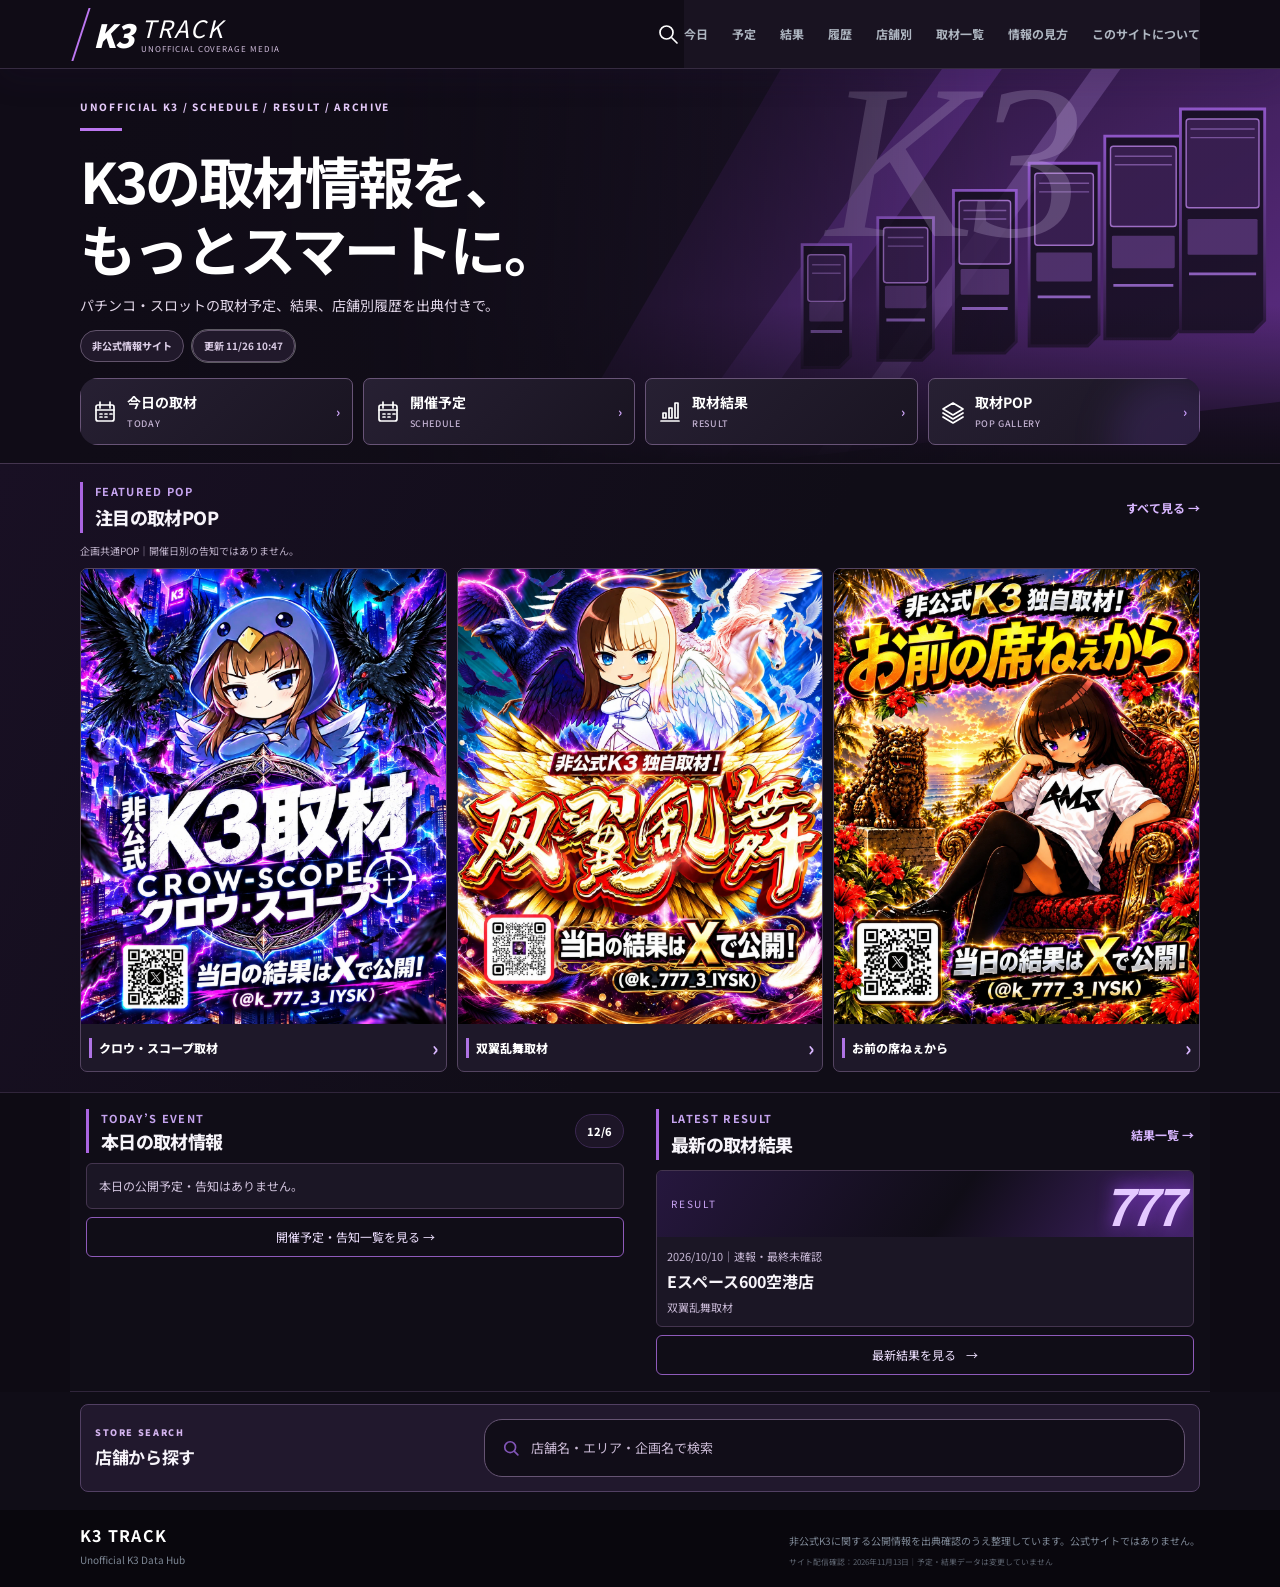
==== commit 8edf8e02: "Match approved K3 homepage composition; separate detailed data into browse page" ====
--- a/index.html
+++ b/index.html
@@ -27,9 +27,10 @@
   <link rel="preconnect" href="https://fonts.googleapis.com">
   <link rel="preconnect" href="https://fonts.gstatic.com" crossorigin>
   <link href="https://fonts.googleapis.com/css2?family=Noto+Sans+JP:wght@400;500;600;700;800&display=swap" rel="stylesheet">
-  <link rel="stylesheet" href="./styles.css?v=sport-20261126-2" />
+  <link rel="stylesheet" href="./styles.css?v=compact-20261126-3" />
+<script>if(/^(#schedule|#results|#archive|#stores|#coverage|#about|#k3-monthly-announcements|#venueResultsBlock|#fieldReportsBlock)$/.test(location.hash)){location.replace('./browse.html'+location.hash);}</script>
 </head>
-<body class="k3-sport">
+<body class="k3-sport k3-compact">
   <header class="topbar">
     <div class="container topbar__inner">
       <a class="brand" href="#top" aria-label="K3 TRACK ホーム">
@@ -39,10 +40,10 @@
       <div class="k3-head-actions"><a href="#finder" aria-label="検索"><svg class="k3-icon" viewBox="0 0 24 24" fill="none" stroke="currentColor" stroke-width="1.7" stroke-linecap="round" stroke-linejoin="round" aria-hidden="true"><circle cx="10.5" cy="10.5" r="6.5"/><path d="m16 16 5 5"/></svg></a><button class="menu-btn" id="menuBtn" aria-expanded="false" aria-controls="mobileNav" aria-label="メニュー"><svg class="k3-icon" viewBox="0 0 24 24" fill="none" stroke="currentColor" stroke-width="1.7" stroke-linecap="round" stroke-linejoin="round" aria-hidden="true"><path d="M3 5h18M3 12h18M3 19h18"/></svg></button></div>
     </div>
     <nav class="mobile-nav" id="mobileNav">
-      <a href="#today">今日</a><a href="#schedule">予定</a><a href="#results">結果</a><a href="#archive">履歴</a><a href="#stores">店舗別</a><a href="#coverage">取材一覧</a><a href="./guide.html">情報の見方</a><a href="#about">このサイトについて</a>
+      <a href="#today">今日</a><a href="./browse.html#schedule">予定</a><a href="./browse.html#results">結果</a><a href="./browse.html#archive">履歴</a><a href="./browse.html#stores">店舗別</a><a href="./browse.html#coverage">取材一覧</a><a href="./guide.html">情報の見方</a><a href="./browse.html#about">このサイトについて</a>
     </nav>
   </header>
-  <main id="top">
+  <main id="top" class="k3-compact-main">
     <section class="media-hero"><svg class="k3-hero-art" viewBox="0 0 520 310" preserveAspectRatio="xMidYMid slice" aria-hidden="true" focusable="false"><defs><linearGradient id="k3g" x1="0" y1="0" x2="1" y2="1"><stop stop-color="#1a1027"/><stop offset="1" stop-color="#7134a0"/></linearGradient><linearGradient id="k3m" x1="0" y1="0" x2="0" y2="1"><stop stop-color="#ae6af3"/><stop offset="1" stop-color="#261635"/></linearGradient></defs><path d="M180 0H520V310H0z" fill="url(#k3g)"/><path d="M295 0h42L116 310H74z" fill="#8c49ce" opacity=".38"/><path d="M400 0h20L199 310h-20z" fill="#ce9fff" opacity=".28"/><g opacity=".85"><g transform="translate(185 140)"><path d="M0 0H34V78l-8 8H0z" fill="#160f20" stroke="url(#k3m)" stroke-width="2"/><rect x="4" y="7" width="26" height="32.76" rx="2" fill="#3c2155" stroke="#c28af0" stroke-width="1"/><path d="M7 14h20M7 20h20" stroke="#b584e3" opacity=".7"/><rect x="5" y="40.56" width="24" height="13.260000000000002" rx="1" fill="#9c65ce" opacity=".5"/><path d="M6 60.84h22" stroke="#a977e1" stroke-width="2"/></g><g transform="translate(238 121)"><path d="M0 0H39V92l-8 8H0z" fill="#160f20" stroke="url(#k3m)" stroke-width="2"/><rect x="4" y="7" width="31" height="38.64" rx="2" fill="#3c2155" stroke="#c28af0" stroke-width="1"/><path d="M7 14h25M7 20h25" stroke="#b584e3" opacity=".7"/><rect x="5" y="47.84" width="29" height="15.64" rx="1" fill="#9c65ce" opacity=".5"/><path d="M6 71.76h27" stroke="#a977e1" stroke-width="2"/></g><g transform="translate(291 102)"><path d="M0 0H44V106l-8 8H0z" fill="#160f20" stroke="url(#k3m)" stroke-width="2"/><rect x="4" y="7" width="36" height="44.519999999999996" rx="2" fill="#3c2155" stroke="#c28af0" stroke-width="1"/><path d="M7 14h30M7 20h30" stroke="#b584e3" opacity=".7"/><rect x="5" y="55.120000000000005" width="34" height="18.02" rx="1" fill="#9c65ce" opacity=".5"/><path d="M6 82.68h32" stroke="#a977e1" stroke-width="2"/></g><g transform="translate(344 83)"><path d="M0 0H49V120l-8 8H0z" fill="#160f20" stroke="url(#k3m)" stroke-width="2"/><rect x="4" y="7" width="41" height="50.4" rx="2" fill="#3c2155" stroke="#c28af0" stroke-width="1"/><path d="M7 14h35M7 20h35" stroke="#b584e3" opacity=".7"/><rect x="5" y="62.400000000000006" width="39" height="20.400000000000002" rx="1" fill="#9c65ce" opacity=".5"/><path d="M6 93.60000000000001h37" stroke="#a977e1" stroke-width="2"/></g><g transform="translate(397 64)"><path d="M0 0H54V134l-8 8H0z" fill="#160f20" stroke="url(#k3m)" stroke-width="2"/><rect x="4" y="7" width="46" height="56.28" rx="2" fill="#3c2155" stroke="#c28af0" stroke-width="1"/><path d="M7 14h40M7 20h40" stroke="#b584e3" opacity=".7"/><rect x="5" y="69.68" width="44" height="22.78" rx="1" fill="#9c65ce" opacity=".5"/><path d="M6 104.52000000000001h42" stroke="#a977e1" stroke-width="2"/></g><g transform="translate(450 45)"><path d="M0 0H59V148l-8 8H0z" fill="#160f20" stroke="url(#k3m)" stroke-width="2"/><rect x="4" y="7" width="51" height="62.16" rx="2" fill="#3c2155" stroke="#c28af0" stroke-width="1"/><path d="M7 14h45M7 20h45" stroke="#b584e3" opacity=".7"/><rect x="5" y="76.96000000000001" width="49" height="25.16" rx="1" fill="#9c65ce" opacity=".5"/><path d="M6 115.44h47" stroke="#a977e1" stroke-width="2"/></g></g><path d="M0 310 520 250V310z" fill="#0b0810" opacity=".6"/><text x="202" y="134" fill="#e8d5ff" opacity=".25" font-family="Georgia,serif" font-size="155" font-style="italic">K3</text></svg><div class="container media-hero__inner">
       <div>
         <div class="eyebrow">UNOFFICIAL K3 / SCHEDULE / RESULT / ARCHIVE</div>
@@ -51,40 +52,26 @@
         
         <div class="hero__badges"><span>非公式情報サイト</span><span id="lastUpdated">更新 --</span></div>
       </div>
-      <nav class="hero-panel" aria-label="主要情報"><a href="#today"><svg class="k3-icon" viewBox="0 0 24 24" fill="none" stroke="currentColor" stroke-width="1.7" stroke-linecap="round" stroke-linejoin="round" aria-hidden="true"><rect x="3" y="5" width="18" height="16" rx="2"/><path d="M7 2v6M17 2v6M3 10h18M7 14h2m3 0h2m3 0h2M7 17h2m3 0h2"/></svg><span>今日の取材<small>TODAY</small></span><b aria-hidden="true">›</b></a><a href="#schedule"><svg class="k3-icon" viewBox="0 0 24 24" fill="none" stroke="currentColor" stroke-width="1.7" stroke-linecap="round" stroke-linejoin="round" aria-hidden="true"><rect x="3" y="5" width="18" height="16" rx="2"/><path d="M7 2v6M17 2v6M3 10h18M7 14h2m3 0h2m3 0h2M7 17h2m3 0h2"/></svg><span>開催予定<small>SCHEDULE</small></span><b aria-hidden="true">›</b></a><a href="#results"><svg class="k3-icon" viewBox="0 0 24 24" fill="none" stroke="currentColor" stroke-width="1.7" stroke-linecap="round" stroke-linejoin="round" aria-hidden="true"><path d="M3 21h18M5 18v-5h3v5zM11 18V8h3v10zM17 18V3h3v15z"/></svg><span>取材結果<small>RESULT</small></span><b aria-hidden="true">›</b></a><a href="#visualShowcase"><svg class="k3-icon" viewBox="0 0 24 24" fill="none" stroke="currentColor" stroke-width="1.7" stroke-linecap="round" stroke-linejoin="round" aria-hidden="true"><path d="m12 3 10 6-10 6L2 9zM2 13l10 6 10-6M2 17l10 6 10-6"/></svg><span>取材POP<small>POP GALLERY</small></span><b aria-hidden="true">›</b></a></nav>
+      <nav class="hero-panel" aria-label="主要情報"><a href="#today"><svg class="k3-icon" viewBox="0 0 24 24" fill="none" stroke="currentColor" stroke-width="1.7" stroke-linecap="round" stroke-linejoin="round" aria-hidden="true"><rect x="3" y="5" width="18" height="16" rx="2"/><path d="M7 2v6M17 2v6M3 10h18M7 14h2m3 0h2m3 0h2M7 17h2m3 0h2"/></svg><span>今日の取材<small>TODAY</small></span><b aria-hidden="true">›</b></a><a href="./browse.html#schedule"><svg class="k3-icon" viewBox="0 0 24 24" fill="none" stroke="currentColor" stroke-width="1.7" stroke-linecap="round" stroke-linejoin="round" aria-hidden="true"><rect x="3" y="5" width="18" height="16" rx="2"/><path d="M7 2v6M17 2v6M3 10h18M7 14h2m3 0h2m3 0h2M7 17h2m3 0h2"/></svg><span>開催予定<small>SCHEDULE</small></span><b aria-hidden="true">›</b></a><a href="./browse.html#results"><svg class="k3-icon" viewBox="0 0 24 24" fill="none" stroke="currentColor" stroke-width="1.7" stroke-linecap="round" stroke-linejoin="round" aria-hidden="true"><path d="M3 21h18M5 18v-5h3v5zM11 18V8h3v10zM17 18V3h3v15z"/></svg><span>取材結果<small>RESULT</small></span><b aria-hidden="true">›</b></a><a href="#visualShowcase"><svg class="k3-icon" viewBox="0 0 24 24" fill="none" stroke="currentColor" stroke-width="1.7" stroke-linecap="round" stroke-linejoin="round" aria-hidden="true"><path d="m12 3 10 6-10 6L2 9zM2 13l10 6 10-6M2 17l10 6 10-6"/></svg><span>取材POP<small>POP GALLERY</small></span><b aria-hidden="true">›</b></a></nav>
     </div></section>
 
     <section class="visual-showcase" id="visualShowcase"><div class="container">
-      <div class="section-title-row"><div><div class="section-kicker section-kicker--light">FEATURED POP</div><h2>注目の取材POP</h2></div><a class="text-link" href="#coverage">すべて見る →</a></div>
-      <p class="k3-gallery-note">企画共通のPOPを掲載しています。開催日別の告知ではありません。</p><div class="visual-showcase__grid" id="visualShowcaseGrid"></div>
+      <div class="section-title-row"><div><div class="section-kicker section-kicker--light">FEATURED POP</div><h2>注目の取材POP</h2></div><a class="text-link" href="./browse.html#visualShowcase">すべて見る →</a></div>
+      <p class="k3-gallery-note">企画共通POP｜開催日別の告知ではありません。</p><div class="visual-showcase__grid" id="visualShowcaseGrid"></div>
     </div></section>
     <div class="k3-overview">    <section class="section section--tight" id="today"><div class="container">
       <div class="section-title-row"><div><div class="section-kicker">TODAY’S EVENT</div><h2>本日の取材情報</h2></div><span class="date-pill" id="todayDate">--/--</span></div>
-      <article class="today-card empty-state" id="todayCard">
-        <div class="today-card__date">TODAY</div>
-        <div class="today-card__content"><h3>本日の確認済み情報</h3><p>確認済みの当日予定だけをここに表示します。</p></div>
-        <span class="status">公開予定</span>
-      </article>
+      <div class="k3-today-preview" id="todayCard" aria-live="polite"><p>本日の取材情報を読み込み中です。</p></div><a class="k3-today-more" href="./browse.html#schedule">開催予定・告知一覧を見る →</a>
     </div></section>
 
     <section class="media-featured" aria-label="最新の取材結果と今後の予定"><div class="container">
-      <div class="section-title-row"><div><div class="section-kicker section-kicker--light">LATEST RESULT / NEXT</div><h2>最新結果・次回予定</h2></div><a class="text-link" href="#results">結果一覧 →</a></div><div class="featured-grid">
-        <article class="featured-card featured-card--result" id="featuredResult">
-          <div class="featured-thumb"><span>RESULT</span></div>
-          <div class="featured-body"><small>PICK UP</small><h2>最新結果</h2><p>確認済みの結果を表示します。</p></div>
-        </article>
-        <article class="featured-card" id="featuredNext">
-          <div class="featured-thumb featured-thumb--next"><span>NEXT</span></div>
-          <div class="featured-body"><small>NEXT SCHEDULE</small><h2>次回予定</h2><p>公開可能な予定を表示します。</p></div>
-        </article>
-      </div>
-    </div></section>
+      <div class="section-title-row"><div><div class="section-kicker section-kicker--light">LATEST RESULT</div><h2>最新の取材結果</h2></div><a class="text-link" href="./browse.html#results">結果一覧 →</a></div><div class="k3-result-preview" id="featuredResult" aria-live="polite"><p>最新の掲載結果を読み込み中です。</p></div><a class="k3-result-cta" href="./browse.html#results">最新結果を見る <span aria-hidden="true">→</span></a></div></section>
 
 </div>
     <section class="finder-strip" id="finder"><div class="container">
       <div class="finder-card">
         <div class="finder-heading">
-          <div><small>STORE SEARCH</small><strong>店舗・取材から探す</strong></div>
+          <div><small>STORE SEARCH</small><strong>店舗から探す</strong></div>
           <span>店舗・企画を横断検索</span>
         </div>
         <div class="finder-search">
@@ -93,89 +80,13 @@
           <button id="globalSearchClear" type="button" aria-label="検索をクリア">×</button>
         </div>
         <div class="finder-results" id="globalSearchResults" hidden></div>
-        <div class="finder-links">
-          <a href="./schedule.html"><span>開催履歴</span><b>→</b></a>
-          <a href="./results.html"><span>結果一覧</span><b>→</b></a>
-          <a href="./guide.html"><span>情報の見方</span><b>→</b></a>
-        </div>
+        
       </div>
     </div></section>
 
-    <section class="section" id="schedule"><div class="container">
-      <div class="section-title-row"><div><div class="section-kicker">NEXT SCHEDULE</div><h2>次回予定</h2></div><a class="text-link" href="./schedule.html">一覧を見る →</a></div>
-      <div class="card-grid" id="scheduleList">
-        <article class="event-card"><div class="event-card__meta"><span class="chip">DATA</span><time>--/--</time></div><h3>次回予定</h3><p class="event-name">確認済みの次回予定を表示します</p><p class="event-note">出典確認済みの情報を掲載します</p></article>
-      </div>
-    </div></section>
-
-    <section class="section section--dark" id="results"><div class="container">
-      <div class="section-title-row"><div><div class="section-kicker section-kicker--light">LATEST RESULTS</div><h2>最新結果</h2></div><a class="text-link text-link--light" href="./results.html">結果一覧を見る →</a></div>
-      <p id="officialResultFreshness" style="margin:0 0 14px;font-size:.88rem;line-height:1.7;color:#d7d7d7">公式結果の公開状況を読み込み中です。</p>
-      <div class="result-list" id="resultList"><div class="result-card">
-        <div class="result-card__top"><div><span class="chip chip--light">RESULT</span><h3>最新結果</h3></div><div class="score">—</div></div>
-        <div class="metrics"><div><small>平均差枚</small><strong>—</strong></div><div><small>勝率</small><strong>—</strong></div><div><small>対象台数</small><strong>—</strong></div></div>
-        <p class="result-card__note">確認済みの結果がある場合のみ、店舗別・企画別の履歴へつなげて表示します。</p>
-      </div></div>
-      <section id="venueResultsBlock" aria-label="店舗全体の参考結果" style="margin-top:22px;padding:18px;border:1px solid rgba(255,255,255,.25);border-radius:12px;background:rgba(255,255,255,.06);line-height:1.7">
-        <div class="section-kicker section-kicker--light">VENUE DATA / INDEPENDENT SOURCES</div>
-        <h3 style="margin:8px 0 10px">店舗全体の参考結果 <span id="venueResultsCount" style="font-size:.8em;opacity:.8"></span></h3>
-        <p style="font-size:.86rem;opacity:.85;margin-bottom:14px">開催告知日と同日の外部集計データです。非公式K3取材の公式最終結果・指定対象台の成績ではありません。媒体間の集計差を混ぜず、出典ごとに掲載しています。</p>
-        <div id="venueResultsList" style="display:grid;grid-template-columns:repeat(auto-fit,minmax(min(100%,285px),1fr));gap:12px">参考結果を読み込み中です。</div>
-      </section>
-      <section id="fieldReportsBlock" aria-label="店舗・取材班の中間ランキング" style="margin-top:20px;padding:18px;border:1px solid rgba(255,255,255,.24);border-radius:12px;background:rgba(255,255,255,.05)">
-        <div class="section-kicker section-kicker--light">FIELD UPDATES / PROVISIONAL</div>
-        <h3 style="margin:8px 0 10px">K3関連取材の中間ランキング <span id="fieldReportsCount" style="font-size:.8em;opacity:.8"></span></h3>
-        <p style="font-size:.85rem;opacity:.85;margin-bottom:14px">取材班・店舗発信の途中速報を掲載。発表時点の枚数であり、閉店後の最終差枚やK3公式確定結果ではありません。</p>
-        <div id="fieldReportsList" style="display:grid;grid-template-columns:repeat(auto-fit,minmax(min(100%,290px),1fr));gap:14px">途中速報を読み込み中です。</div>
-      </section>
-    </div></section>
-
-    <section class="stats-strip">
-      <div class="container stats-grid" id="statsGrid">
-        <div><strong>--</strong><span>登録履歴</span></div>
-        <div><strong>--</strong><span>対象店舗</span></div>
-        <div><strong>--</strong><span>企画種別</span></div>
-        <div><strong>--</strong><span>収集期間</span></div>
-      </div>
-    </section>
-
-    <section class="section" id="archive"><div class="container">
-      <div class="section-title-row"><div><div class="section-kicker">ARCHIVE</div><h2>最近の開催履歴</h2></div><a class="text-link" href="./schedule.html">履歴一覧を見る →</a></div>
-      <div class="archive-list" id="archiveList"></div>
-    </div></section>
-
-    <section class="section section--stores" id="stores"><div class="container">
-      <div class="section-title-row"><div><div class="section-kicker">STORES</div><h2>店舗別K3履歴</h2></div><span class="store-note">実施回数順</span></div>
-      <div class="filter-bar">
-        <input id="storeSearch" class="filter-input" type="search" placeholder="店舗名・エリア・企画で検索" autocomplete="off" />
-        <select id="storeArea" class="filter-select"><option value="">すべてのエリア</option></select>
-      </div>
-      <div class="store-list" id="storeList"></div>
-    </div></section>
-
-    <section class="section" id="coverage"><div class="container">
-      <div class="section-kicker">COVERAGE</div><h2>取材・企画一覧</h2>
-      <div class="filter-bar">
-        <input id="coverageSearch" class="filter-input" type="search" placeholder="取材・企画名で検索" autocomplete="off" />
-      </div>
-      <div class="coverage-list" id="coverageList">
-        <article><span>01</span><div><h3>クロウ・スコープ取材</h3><p>確認済みの開催履歴と結果を表示します。</p></div></article>
-        <article><span>02</span><div><h3>双翼乱舞取材</h3><p>確認済みの開催店舗・履歴を表示します。</p></div></article>
-        <article><span>03</span><div><h3>非公式K3来店</h3><p>公開可能な確認済み情報のみ掲載します。</p></div></article>
-      </div>
-    </div></section>
-
-    <section class="section section--about" id="about"><div class="container about-box">
-      <div><div class="section-kicker">ABOUT</div><h2>K3 TRACKについて</h2></div>
-      <div class="about-copy"><details class="k3-past-notice"><summary>過去の確認状況（11月13日）</summary><div id="k3-home-update-20261113" role="status" style="margin:16px 0;padding:14px 16px;border:1px solid rgba(245,201,115,.65);border-radius:12px;background:rgba(245,201,115,.10);line-height:1.75">
-          <strong style="display:block;color:#f5d08a;font-size:0.95rem">最新の確認状況｜2026年11月13日</strong>
-          <span style="display:block;margin-top:4px;font-size:0.90rem">11月14日（土）トワーズ四谷店の「クロウ・スコープ取材」は、K会長の11月告知に掲載されています。店舗・取材公式による最新の開催情報は照合中です。開催済み・確定結果を意味しません。</span>
-          <a href="https://note.com/supervisor__k/n/n8ad9e50973d2" target="_blank" rel="noopener noreferrer" style="display:inline-block;margin-top:6px;text-decoration:underline;color:#f5d08a;font-size:0.86rem">11月の告知元を確認</a>
-        </div></details><p>K3 TRACKは、非公式K3に関連する公開情報を整理する非公式の情報サイトです。本人・店舗・媒体の公式サイトではありません。</p><p>掲載情報は、本人発信・店舗公式・媒体公式などの出典確認を行い、確認できた情報を優先して掲載します。</p><p><a class="text-link" href="./guide.html">出典ランクと公開基準を見る →</a></p></div>
-    </div></section>
   </main>
-  <nav class="bottom-nav" aria-label="クイックナビ"><a href="#top" class="is-active"><svg class="k3-icon" viewBox="0 0 24 24" fill="none" stroke="currentColor" stroke-width="1.7" stroke-linecap="round" stroke-linejoin="round" aria-hidden="true"><path d="M3 10 12 3l9 7v10h-6v-6H9v6H3z"/></svg><span>ホーム</span></a><a href="#schedule"><svg class="k3-icon" viewBox="0 0 24 24" fill="none" stroke="currentColor" stroke-width="1.7" stroke-linecap="round" stroke-linejoin="round" aria-hidden="true"><rect x="3" y="5" width="18" height="16" rx="2"/><path d="M7 2v6M17 2v6M3 10h18M7 14h2m3 0h2m3 0h2M7 17h2m3 0h2"/></svg><span>予定</span></a><a href="#results"><svg class="k3-icon" viewBox="0 0 24 24" fill="none" stroke="currentColor" stroke-width="1.7" stroke-linecap="round" stroke-linejoin="round" aria-hidden="true"><path d="M3 21h18M5 18v-5h3v5zM11 18V8h3v10zM17 18V3h3v15z"/></svg><span>結果</span></a><a href="#stores"><svg class="k3-icon" viewBox="0 0 24 24" fill="none" stroke="currentColor" stroke-width="1.7" stroke-linecap="round" stroke-linejoin="round" aria-hidden="true"><path d="M3 10h18l-2-7H5zM5 10v11h14V10M9 21v-7h6v7M2 10l2 3 4-3 4 3 4-3 4 3 2-3"/></svg><span>店舗</span></a><a href="#visualShowcase"><svg class="k3-icon" viewBox="0 0 24 24" fill="none" stroke="currentColor" stroke-width="1.7" stroke-linecap="round" stroke-linejoin="round" aria-hidden="true"><path d="m12 3 10 6-10 6L2 9zM2 13l10 6 10-6M2 17l10 6 10-6"/></svg><span>POP</span></a></nav>
+  <nav class="bottom-nav" aria-label="クイックナビ"><a href="#top" class="is-active"><svg class="k3-icon" viewBox="0 0 24 24" fill="none" stroke="currentColor" stroke-width="1.7" stroke-linecap="round" stroke-linejoin="round" aria-hidden="true"><path d="M3 10 12 3l9 7v10h-6v-6H9v6H3z"/></svg><span>ホーム</span></a><a href="./browse.html#schedule"><svg class="k3-icon" viewBox="0 0 24 24" fill="none" stroke="currentColor" stroke-width="1.7" stroke-linecap="round" stroke-linejoin="round" aria-hidden="true"><rect x="3" y="5" width="18" height="16" rx="2"/><path d="M7 2v6M17 2v6M3 10h18M7 14h2m3 0h2m3 0h2M7 17h2m3 0h2"/></svg><span>予定</span></a><a href="./browse.html#results"><svg class="k3-icon" viewBox="0 0 24 24" fill="none" stroke="currentColor" stroke-width="1.7" stroke-linecap="round" stroke-linejoin="round" aria-hidden="true"><path d="M3 21h18M5 18v-5h3v5zM11 18V8h3v10zM17 18V3h3v15z"/></svg><span>結果</span></a><a href="./browse.html#stores"><svg class="k3-icon" viewBox="0 0 24 24" fill="none" stroke="currentColor" stroke-width="1.7" stroke-linecap="round" stroke-linejoin="round" aria-hidden="true"><path d="M3 10h18l-2-7H5zM5 10v11h14V10M9 21v-7h6v7M2 10l2 3 4-3 4 3 4-3 4 3 2-3"/></svg><span>店舗</span></a><a href="#visualShowcase"><svg class="k3-icon" viewBox="0 0 24 24" fill="none" stroke="currentColor" stroke-width="1.7" stroke-linecap="round" stroke-linejoin="round" aria-hidden="true"><path d="m12 3 10 6-10 6L2 9zM2 13l10 6 10-6M2 17l10 6 10-6"/></svg><span>POP</span></a></nav>
   <footer class="footer"><div class="container footer__inner"><div><strong>K3 TRACK</strong><p>Unofficial K3 Data Hub</p></div><p>非公式K3に関する公開情報を出典確認のうえ整理しています。公式サイトではありません。<span id="k3-sync-verification-20261113" style="display:block;margin-top:6px;font-size:0.78em;opacity:0.72">サイト配信確認：2026年11月13日｜予定・結果データは変更していません</span></p></div></footer>
-  <script src="./app.js?v=sport-20261126-2"></script>
+  <script src="./app.js?v=compact-20261126-3"></script>
 </body>
 </html>
--- a/styles.css
+++ b/styles.css
@@ -720,3 +720,50 @@
  body.k3-sport{padding-bottom:76px}
 }
 @media(prefers-reduced-motion:no-preference){.k3-sport .k3-pop-card,.k3-sport .hero-panel a{transition:border-color .18s ease,transform .18s ease}.k3-sport .k3-pop-card:hover,.k3-sport .hero-panel a:hover{border-color:#c58af6;transform:translateY(-2px)}}
+
+/* Reference composition: compact landing page, full data on browse.html. */
+.k3-compact .media-hero{padding:30px 0 18px}
+.k3-compact .media-hero__inner{gap:16px}
+.k3-compact .hero-panel a{min-height:62px}
+.k3-compact .visual-showcase{padding:18px 0 20px}
+.k3-compact .visual-showcase__grid{grid-template-columns:repeat(3,minmax(0,1fr));gap:10px}
+.k3-compact .k3-pop-art{aspect-ratio:1122/1402}
+.k3-compact .k3-pop-name{min-height:42px;padding:7px 8px;font-size:12px}
+.k3-compact .k3-gallery-note{font-size:10px;margin:0 0 8px}
+.k3-compact .k3-overview{gap:0;grid-template-columns:minmax(0,1fr) minmax(0,1fr);max-width:1140px}
+.k3-compact .k3-overview>section{padding:16px 0}
+.k3-compact .section-title-row{margin-bottom:10px}
+.k3-compact .section-title-row h2{font-size:18px}
+.k3-compact .section-kicker{font-size:11px;letter-spacing:.12em}
+.k3-compact .k3-today-preview,.k3-compact .k3-result-preview{border:1px solid #44354f;border-radius:6px;background:#1b1625;overflow:hidden}
+.k3-compact .k3-today-row{display:grid;grid-template-columns:auto auto minmax(0,1fr) auto;align-items:center;gap:8px;min-height:48px;padding:8px 10px;color:#f7f4fa;border-bottom:1px solid #40344b;font-size:12px}
+.k3-compact .k3-today-row:last-child{border-bottom:0}
+.k3-compact .k3-row-status{background:#654095;color:#fff;border-radius:4px;padding:4px 6px;font-size:10px;white-space:nowrap}
+.k3-compact .k3-unconfirmed{background:#34283f;border:1px solid #a58bb9;color:#eee0f8}
+.k3-compact .k3-row-copy{display:grid;gap:2px;min-width:0}
+.k3-compact .k3-row-copy strong,.k3-compact .k3-row-copy small{overflow-wrap:anywhere}
+.k3-compact .k3-row-copy small{color:#c6b7d4;font-size:10px}
+.k3-compact .k3-today-more,.k3-compact .k3-result-cta{display:flex;align-items:center;justify-content:center;gap:10px;min-height:40px;margin-top:8px;border:1px solid #8e5aba;border-radius:6px;color:#eee0ff;font-size:12px}
+.k3-compact .k3-result-art{height:66px;display:flex;align-items:center;justify-content:space-between;padding:0 14px;background:linear-gradient(125deg,#26173e,#100d17 55%,#43236a);overflow:hidden}
+.k3-compact .k3-result-art span{font-size:10px;letter-spacing:.18em;color:#caa5f6}
+.k3-compact .k3-result-art strong{font-size:50px;font-style:italic;letter-spacing:-.07em;color:#e4c9ff;text-shadow:0 0 18px #9d48f3}
+.k3-compact .k3-result-summary{display:grid;gap:3px;padding:10px;color:#f7f4fa}
+.k3-compact .k3-result-summary small,.k3-compact .k3-result-summary span{font-size:11px;color:#c6b7d4}
+.k3-compact .k3-empty-preview,.k3-compact .k3-more-count{padding:12px;font-size:12px;color:#d3c5df;margin:0}
+.k3-compact .finder-strip{padding:12px 0 18px}
+.k3-compact .finder-card{display:grid;grid-template-columns:minmax(120px,.7fr) minmax(0,1.3fr);align-items:center;gap:12px;padding:14px}
+.k3-compact .finder-heading{margin:0}.k3-compact .finder-heading>span{display:none}.k3-compact .finder-search{margin:0;min-height:46px}
+.k3-compact .footer{padding:12px 0 18px}.k3-compact .footer__inner>p{font-size:10px}
+.k3-browse .k3-browse-heading{padding-top:28px;padding-bottom:18px}.k3-browse .k3-browse-heading a{color:#d6b6fc}.k3-browse .k3-browse-heading h1{font-size:27px}
+@media(max-width:720px){
+ .k3-compact .media-hero{padding:18px 0 13px}.k3-compact .hero__lead{margin-bottom:6px}
+ .k3-compact .hero-panel{grid-template-columns:repeat(4,minmax(0,1fr));gap:5px}
+ .k3-compact .hero-panel a{min-height:62px;flex-direction:column;justify-content:center;gap:3px;padding:5px 2px;text-align:center}
+ .k3-compact .hero-panel a>span{font-size:10px;line-height:1.2;white-space:nowrap}.k3-compact .hero-panel a small{font-size:7px;letter-spacing:0}.k3-compact .hero-panel a b{display:none}
+ .k3-compact .visual-showcase__grid{grid-template-columns:repeat(3,minmax(0,1fr));gap:6px}
+ .k3-compact .k3-pop-name{font-size:10px;min-height:38px;padding:6px 5px}.k3-compact .k3-pop-name span{padding-left:4px;border-left-width:2px}
+ .k3-compact .k3-overview{display:grid;grid-template-columns:minmax(0,1fr);gap:0}
+ .k3-compact .k3-overview>section{padding:13px 0}
+ .k3-compact .finder-card{grid-template-columns:1fr;gap:7px}.k3-compact .finder-heading strong{font-size:14px}
+ .k3-compact .k3-result-art{height:56px}
+}
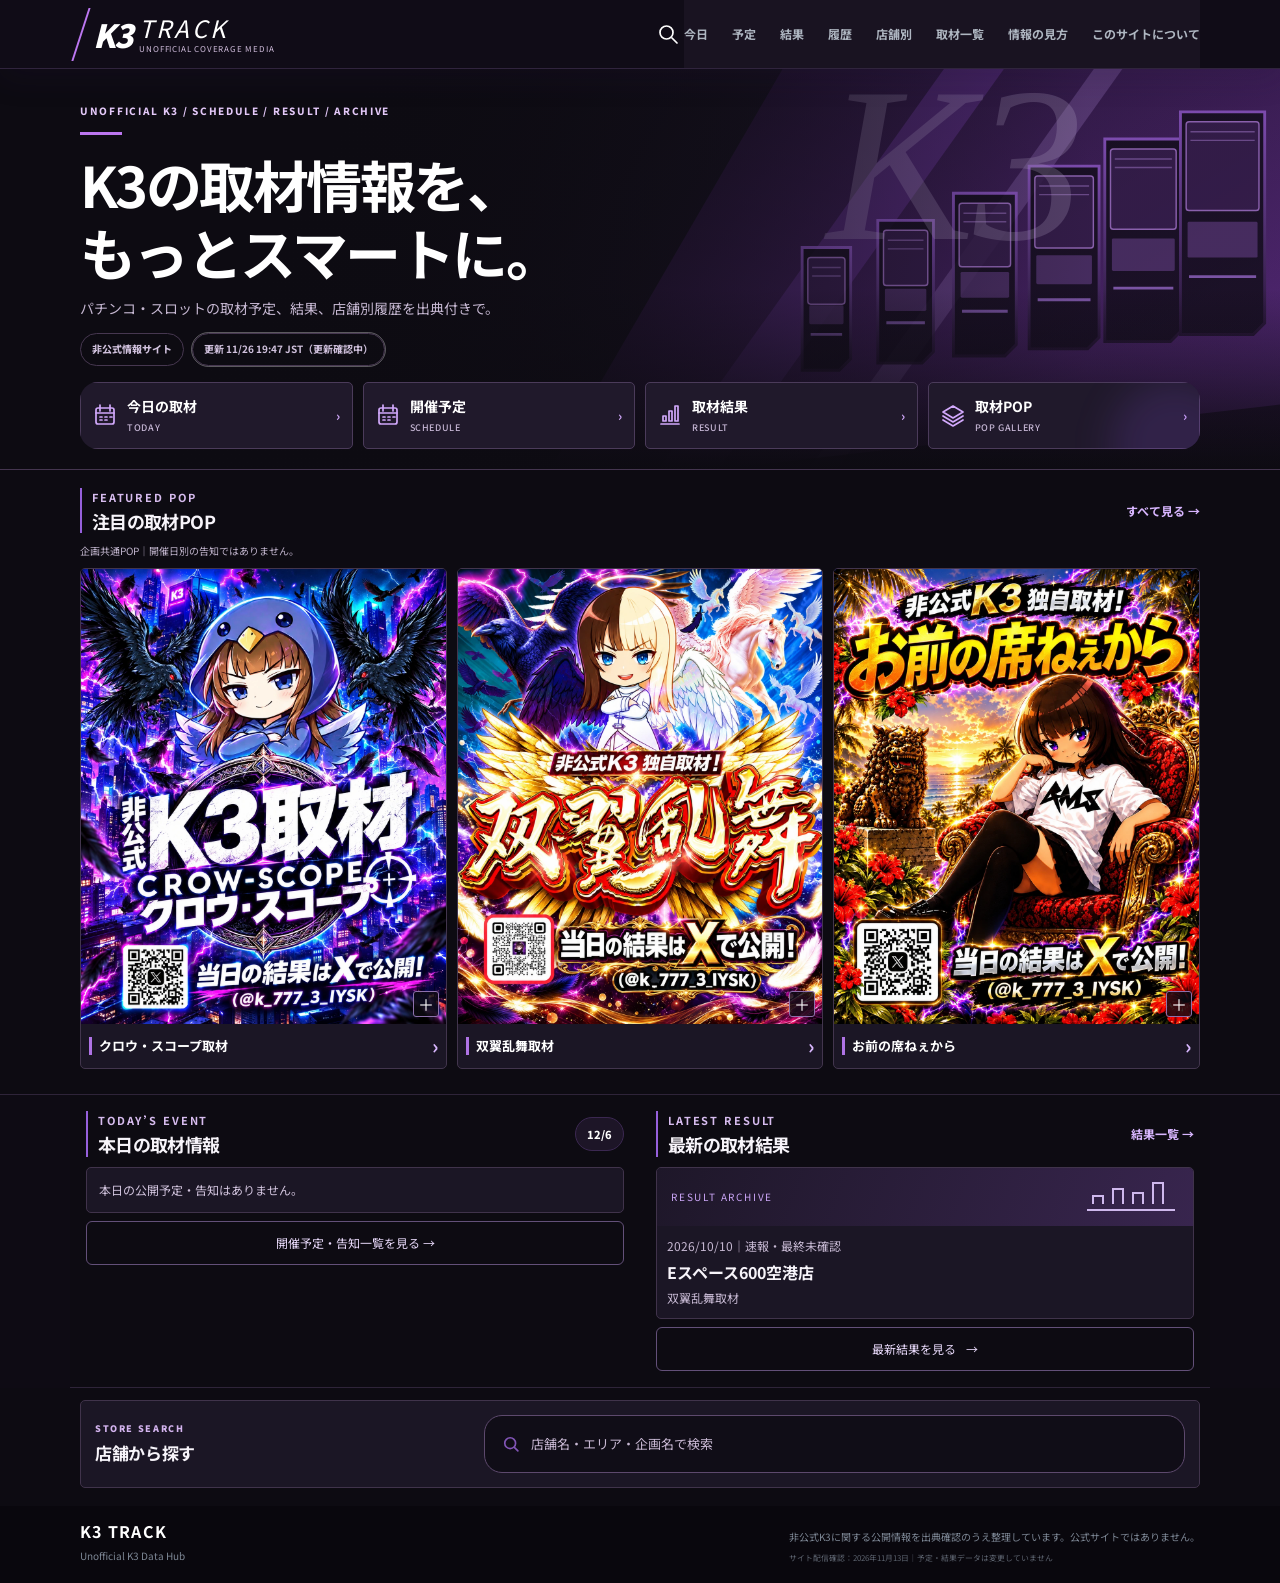
==== commit 9f1152aa: "Refine K3 compact editorial design, accessible POP viewer and JST updates" ====
--- a/index.html
+++ b/index.html
@@ -27,7 +27,7 @@
   <link rel="preconnect" href="https://fonts.googleapis.com">
   <link rel="preconnect" href="https://fonts.gstatic.com" crossorigin>
   <link href="https://fonts.googleapis.com/css2?family=Noto+Sans+JP:wght@400;500;600;700;800&display=swap" rel="stylesheet">
-  <link rel="stylesheet" href="./styles.css?v=compact-20261126-3" />
+  <link rel="stylesheet" href="./styles.css?v=refined-20261126-4" />
 <script>if(/^(#schedule|#results|#archive|#stores|#coverage|#about|#k3-monthly-announcements|#venueResultsBlock|#fieldReportsBlock)$/.test(location.hash)){location.replace('./browse.html'+location.hash);}</script>
 </head>
 <body class="k3-sport k3-compact">
@@ -57,14 +57,14 @@
 
     <section class="visual-showcase" id="visualShowcase"><div class="container">
       <div class="section-title-row"><div><div class="section-kicker section-kicker--light">FEATURED POP</div><h2>注目の取材POP</h2></div><a class="text-link" href="./browse.html#visualShowcase">すべて見る →</a></div>
-      <p class="k3-gallery-note">企画共通POP｜開催日別の告知ではありません。</p><div class="visual-showcase__grid" id="visualShowcaseGrid"></div>
+      <p class="k3-gallery-note">企画共通POP｜開催日別の告知ではありません。</p><div class="visual-showcase__grid" id="visualShowcaseGrid" aria-label="取材POP" aria-live="polite"><p class="k3-gallery-note">取材POPを読み込み中です。</p></div>
     </div></section>
     <div class="k3-overview">    <section class="section section--tight" id="today"><div class="container">
       <div class="section-title-row"><div><div class="section-kicker">TODAY’S EVENT</div><h2>本日の取材情報</h2></div><span class="date-pill" id="todayDate">--/--</span></div>
       <div class="k3-today-preview" id="todayCard" aria-live="polite"><p>本日の取材情報を読み込み中です。</p></div><a class="k3-today-more" href="./browse.html#schedule">開催予定・告知一覧を見る →</a>
     </div></section>
 
-    <section class="media-featured" aria-label="最新の取材結果と今後の予定"><div class="container">
+    <section class="media-featured" aria-label="最新の取材結果"><div class="container">
       <div class="section-title-row"><div><div class="section-kicker section-kicker--light">LATEST RESULT</div><h2>最新の取材結果</h2></div><a class="text-link" href="./browse.html#results">結果一覧 →</a></div><div class="k3-result-preview" id="featuredResult" aria-live="polite"><p>最新の掲載結果を読み込み中です。</p></div><a class="k3-result-cta" href="./browse.html#results">最新結果を見る <span aria-hidden="true">→</span></a></div></section>
 
 </div>
@@ -87,6 +87,12 @@
   </main>
   <nav class="bottom-nav" aria-label="クイックナビ"><a href="#top" class="is-active"><svg class="k3-icon" viewBox="0 0 24 24" fill="none" stroke="currentColor" stroke-width="1.7" stroke-linecap="round" stroke-linejoin="round" aria-hidden="true"><path d="M3 10 12 3l9 7v10h-6v-6H9v6H3z"/></svg><span>ホーム</span></a><a href="./browse.html#schedule"><svg class="k3-icon" viewBox="0 0 24 24" fill="none" stroke="currentColor" stroke-width="1.7" stroke-linecap="round" stroke-linejoin="round" aria-hidden="true"><rect x="3" y="5" width="18" height="16" rx="2"/><path d="M7 2v6M17 2v6M3 10h18M7 14h2m3 0h2m3 0h2M7 17h2m3 0h2"/></svg><span>予定</span></a><a href="./browse.html#results"><svg class="k3-icon" viewBox="0 0 24 24" fill="none" stroke="currentColor" stroke-width="1.7" stroke-linecap="round" stroke-linejoin="round" aria-hidden="true"><path d="M3 21h18M5 18v-5h3v5zM11 18V8h3v10zM17 18V3h3v15z"/></svg><span>結果</span></a><a href="./browse.html#stores"><svg class="k3-icon" viewBox="0 0 24 24" fill="none" stroke="currentColor" stroke-width="1.7" stroke-linecap="round" stroke-linejoin="round" aria-hidden="true"><path d="M3 10h18l-2-7H5zM5 10v11h14V10M9 21v-7h6v7M2 10l2 3 4-3 4 3 4-3 4 3 2-3"/></svg><span>店舗</span></a><a href="#visualShowcase"><svg class="k3-icon" viewBox="0 0 24 24" fill="none" stroke="currentColor" stroke-width="1.7" stroke-linecap="round" stroke-linejoin="round" aria-hidden="true"><path d="m12 3 10 6-10 6L2 9zM2 13l10 6 10-6M2 17l10 6 10-6"/></svg><span>POP</span></a></nav>
   <footer class="footer"><div class="container footer__inner"><div><strong>K3 TRACK</strong><p>Unofficial K3 Data Hub</p></div><p>非公式K3に関する公開情報を出典確認のうえ整理しています。公式サイトではありません。<span id="k3-sync-verification-20261113" style="display:block;margin-top:6px;font-size:0.78em;opacity:0.72">サイト配信確認：2026年11月13日｜予定・結果データは変更していません</span></p></div></footer>
-  <script src="./app.js?v=compact-20261126-3"></script>
+  <dialog class="k3-pop-dialog" id="k3PopDialog" aria-labelledby="k3PopTitle">
+    <div class="k3-pop-dialog-head"><strong id="k3PopTitle">取材POP</strong><button type="button" id="k3PopClose" aria-label="POPを閉じる">×</button></div>
+    <div class="k3-pop-dialog-image"><img id="k3PopImage" alt=""></div>
+    <p>企画共通POP｜開催日別の告知ではありません。</p>
+    <a id="k3PopDetail" href="./browse.html#coverage">企画詳細を見る →</a>
+  </dialog>
+  <script src="./app.js?v=refined-20261126-4"></script>
 </body>
 </html>
--- a/styles.css
+++ b/styles.css
@@ -767,3 +767,57 @@
  .k3-compact .finder-card{grid-template-columns:1fr;gap:7px}.k3-compact .finder-heading strong{font-size:14px}
  .k3-compact .k3-result-art{height:56px}
 }
+
+/* K3 editorial refinement. Preserve the compact composition and source data. */
+.k3-sport{--sport-bg:#0d0b12;--sport-surface:#1e1729;--sport-line:#382c45;--sport-lilac:#cfb8ed;--k3-accent:#9660dc;--k3-text:#f4f2f7;--k3-muted:#c6b8d2}
+.k3-sport .topbar{background:#100c17;border-bottom-color:#30243d}
+.k3-sport .brand__mark{font-weight:900;letter-spacing:-.055em}
+.k3-sport .brand__text strong{letter-spacing:.12em}
+.k3-sport .brand__text small{letter-spacing:.10em}
+.k3-compact .media-hero{background:linear-gradient(120deg,#0d0b12 25%,#21182f 72%,#38254e);padding:34px 0 20px}
+.k3-compact .media-hero:before{background:linear-gradient(90deg,#0d0b12 4%,rgba(13,11,18,.94) 30%,rgba(13,11,18,.24) 85%),linear-gradient(0deg,#0d0b12 0%,transparent 45%)}
+.k3-compact .media-hero h1{line-height:1.22;letter-spacing:-.045em}
+.k3-compact .hero__lead{color:var(--k3-muted);line-height:1.8}
+.k3-compact .hero__badges span{background:transparent;border-color:#463750;color:#d0c1dd}
+.k3-compact .hero-panel a{background:#20192b;border-color:#4b3b5a;border-radius:5px;box-shadow:none}
+.k3-compact .hero-panel a .k3-icon{color:var(--sport-lilac)}
+.k3-compact .hero-panel a small{color:#c4b5d3}
+.k3-compact .section,.k3-compact .visual-showcase,.k3-compact .media-featured,.k3-compact .finder-strip,.k3-compact .k3-overview{background:#0d0b12;border-color:#2e2439}
+.k3-compact .section-title-row>div{border-left:2px solid #9660dc;padding-left:10px}
+.k3-compact .section-kicker{color:#d7bcef;letter-spacing:.17em;font-weight:700}
+.k3-compact .section-title-row h2{line-height:1.35;font-weight:700}
+.k3-compact .visual-showcase__grid{grid-auto-flow:column;grid-auto-columns:calc((100% - 20px)/3);grid-template-columns:none;overflow-x:auto;overscroll-behavior-x:contain;scroll-snap-type:x proximity;scrollbar-width:thin;scrollbar-color:#735397 #1a1422;padding-bottom:5px}
+.k3-compact .k3-pop-card{scroll-snap-align:start;border-radius:5px;border-color:#42354d;background:#1b1625}
+.k3-compact .k3-pop-name{min-height:44px;font-size:13px;line-height:1.4;font-weight:700}
+.k3-compact .k3-pop-art{position:relative;overflow:hidden}
+.k3-compact .k3-pop-art:after{content:"＋";position:absolute;bottom:7px;right:7px;background:rgba(13,11,18,.82);color:#fff;font-size:16px;line-height:24px;width:24px;text-align:center;border:1px solid #8d70ab;border-radius:3px;pointer-events:none}
+.k3-compact .k3-today-preview,.k3-compact .k3-result-preview,.k3-compact .finder-card{background:#1b1625;border-color:#40334b;border-radius:5px;box-shadow:none}
+.k3-compact .k3-row-status{background:#56357e}.k3-compact .k3-unconfirmed{background:#34283f}
+.k3-compact .k3-today-more,.k3-compact .k3-result-cta{min-height:44px;border-color:#635079;color:#e8d9fa}
+.k3-compact .k3-result-art{background:linear-gradient(110deg,#1e1729,#38254e);height:58px;color:#cfb8ed}
+.k3-compact .k3-result-art svg{width:96px;height:34px}
+.k3-compact .k3-result-summary small,.k3-compact .k3-result-summary span,.k3-compact .k3-row-copy small{font-size:12px;color:#c6b8d2}
+.k3-compact .finder-results{position:static;grid-column:1/-1;margin:0;max-height:360px;overflow:auto;background:#f4f2f7;color:#211729}
+.k3-compact .finder-results[hidden]{display:none!important}
+.k3-compact .finder-search{background:#100d17;border-color:#5d496d}
+.k3-sport .bottom-nav{background:#100c17;border-top-color:#3c304a}
+.k3-sport .bottom-nav a.is-active{background:transparent;color:#d5b6f7;border-bottom:2px solid #9660dc}
+.k3-pop-dialog{width:min(94vw,620px);max-height:92dvh;border:1px solid #655078;border-radius:8px;padding:14px;background:#17121f;color:#f4f2f7;overflow:auto}
+.k3-pop-dialog::backdrop{background:rgba(9,7,12,.83)}
+.k3-pop-dialog-head{display:flex;align-items:center;justify-content:space-between;gap:12px;margin-bottom:10px}
+.k3-pop-dialog-head button{min-width:44px;min-height:44px;background:#2d203b;color:white;border:1px solid #675279;border-radius:5px;font-size:24px;cursor:pointer}
+.k3-pop-dialog-image img{display:block;max-width:100%;max-height:65dvh;width:auto;height:auto;margin:auto;object-fit:contain}
+.k3-pop-dialog p{font-size:12px;line-height:1.6;color:#c6b8d2;margin:10px 0}
+.k3-pop-dialog>a{color:#d9bbff;display:inline-flex;align-items:center;min-height:44px}
+@media(max-width:720px){
+ .k3-compact .media-hero{padding:20px 0 15px}
+ .k3-compact .hero-panel a{min-height:64px}
+ .k3-compact .hero-panel a>span{font-size:11px}
+ .k3-compact .hero-panel a small{font-size:8px}
+ .k3-compact .visual-showcase__grid{grid-auto-columns:calc((100% - 12px)/3);gap:6px}
+ .k3-compact .k3-pop-name{font-size:11px;padding:6px;min-height:44px}
+ .k3-compact .k3-pop-art:after{bottom:4px;right:4px;width:20px;line-height:20px;font-size:14px}
+ .k3-compact .section-title-row h2{font-size:18px}
+ .k3-compact .k3-today-row{font-size:12px}
+}
+@media(prefers-reduced-motion:reduce){.k3-sport *{scroll-behavior:auto!important;animation:none!important;transition:none!important}}
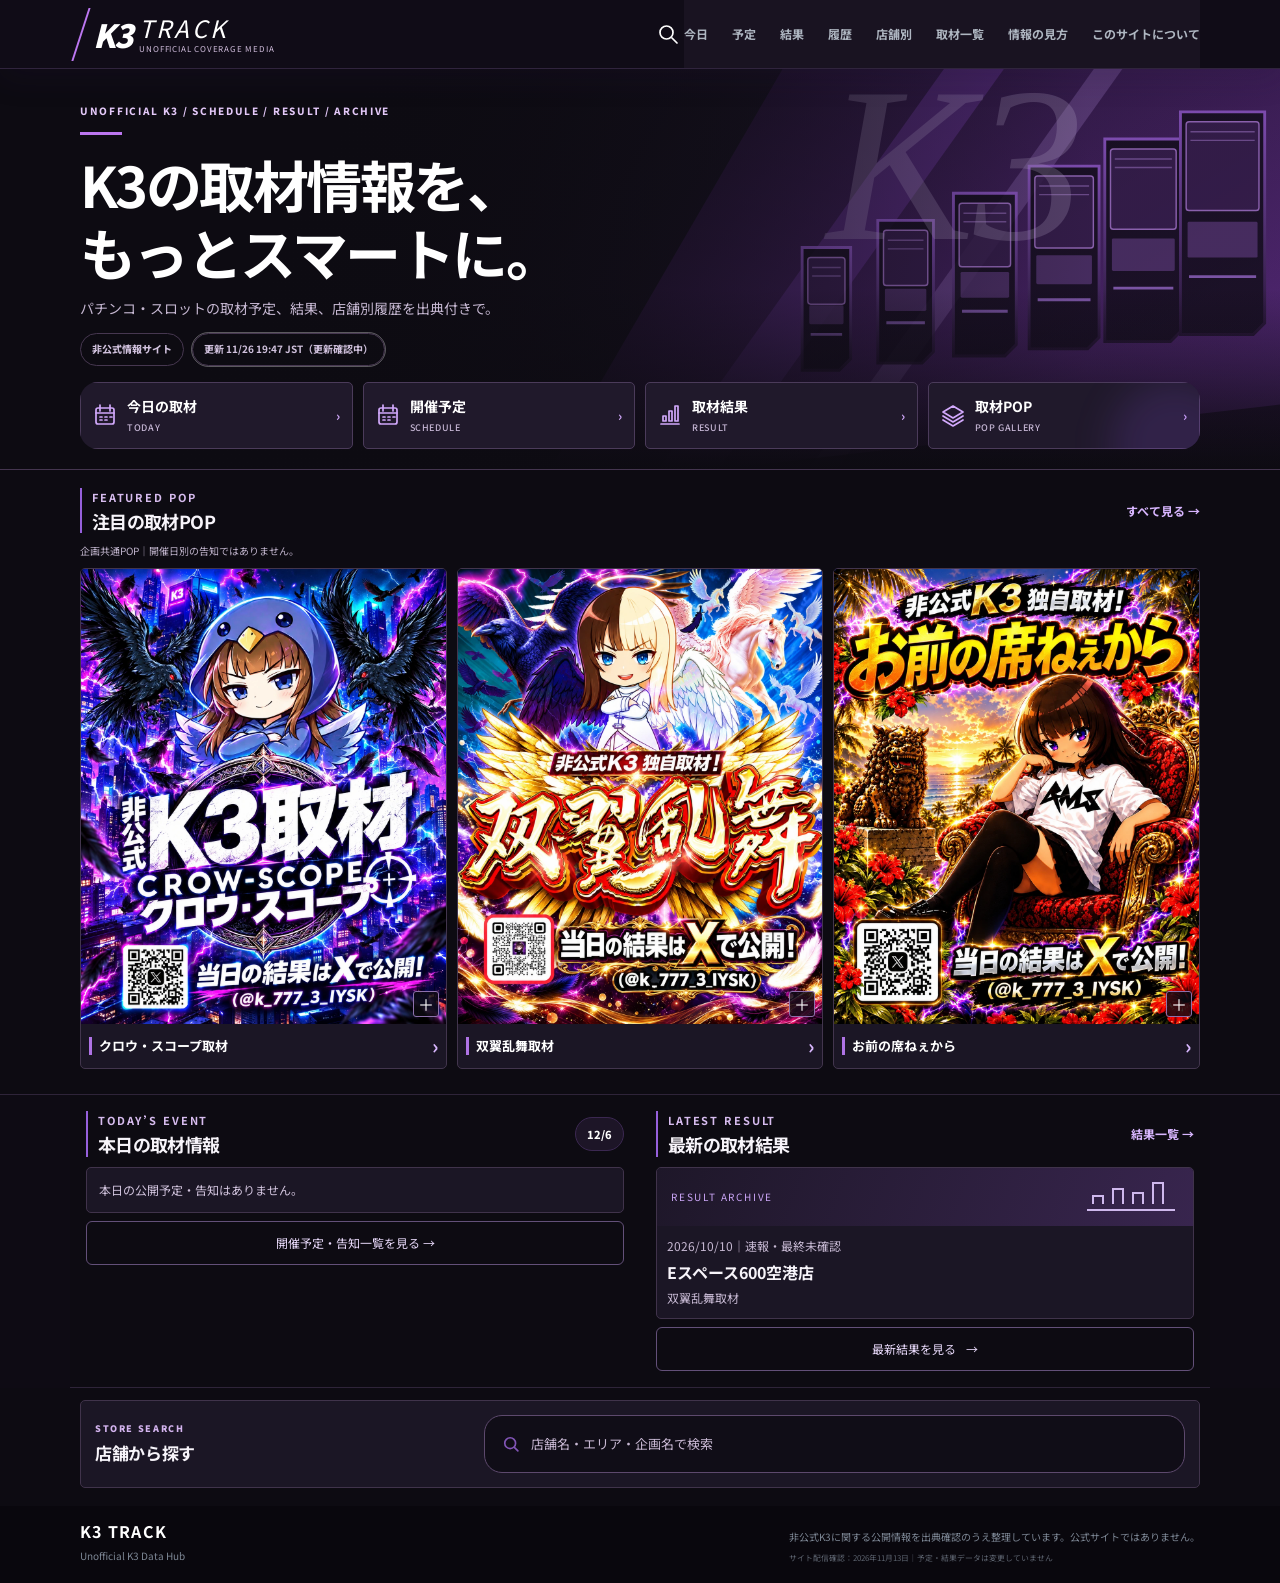
==== commit c62d2e79: "Unify K3 secondary pages with editorial navigation and readable data surfaces" ====
--- a/index.html
+++ b/index.html
@@ -27,7 +27,7 @@
   <link rel="preconnect" href="https://fonts.googleapis.com">
   <link rel="preconnect" href="https://fonts.gstatic.com" crossorigin>
   <link href="https://fonts.googleapis.com/css2?family=Noto+Sans+JP:wght@400;500;600;700;800&display=swap" rel="stylesheet">
-  <link rel="stylesheet" href="./styles.css?v=refined-20261126-4" />
+  <link rel="stylesheet" href="./styles.css?v=unified-20261126-5" />
 <script>if(/^(#schedule|#results|#archive|#stores|#coverage|#about|#k3-monthly-announcements|#venueResultsBlock|#fieldReportsBlock)$/.test(location.hash)){location.replace('./browse.html'+location.hash);}</script>
 </head>
 <body class="k3-sport k3-compact">
--- a/styles.css
+++ b/styles.css
@@ -821,3 +821,38 @@
  .k3-compact .k3-today-row{font-size:12px}
 }
 @media(prefers-reduced-motion:reduce){.k3-sport *{scroll-behavior:auto!important;animation:none!important;transition:none!important}}
+
+/* Unified K3 editorial system: dark brand, high-legibility data. */
+body.k3-detail{background:#f4f2f7;color:#241d2c;padding-bottom:calc(78px + env(safe-area-inset-bottom))}
+.k3-detail .topbar__inner{height:64px}
+.k3-detail .k3-head-actions .k3-back-home{font-size:10px;letter-spacing:.09em;color:#e4d1f7;min-width:48px}
+.k3-detail :is(.list-hero,.store-detail-hero,.result-detail-hero,.coverage-detail-hero){position:relative;isolation:isolate;overflow:hidden;background:linear-gradient(122deg,#0d0b12 18%,#21182f 70%,#38254e);color:#f4f2f7;padding:34px 0 28px;border-bottom:1px solid #4b375f}
+.k3-detail :is(.list-hero,.store-detail-hero,.result-detail-hero,.coverage-detail-hero)::before{content:"";position:absolute;z-index:-1;inset:0;background:linear-gradient(126deg,transparent 71%,rgba(150,96,220,.12) 71%,rgba(150,96,220,.12) 77%,transparent 77%,transparent 82%,rgba(207,184,237,.08) 82%,rgba(207,184,237,.08) 83%,transparent 83%);pointer-events:none}
+.k3-detail .back-link{color:#dcc6f5!important;display:inline-flex;align-items:center;min-height:44px;margin-bottom:12px;font-size:12px;font-weight:700}
+.k3-detail :is(.list-hero,.store-detail-hero,.result-detail-hero,.coverage-detail-hero) h1{font-size:clamp(26px,5vw,42px);line-height:1.3;letter-spacing:-.04em;margin:8px 0 12px;overflow-wrap:anywhere}
+.k3-detail :is(.list-hero,.store-detail-hero,.result-detail-hero,.coverage-detail-hero) p{color:#ddd0e8;line-height:1.8;font-size:14px}
+.k3-detail .section:not(.section--dark){background:#f4f2f7;color:#241d2c;border-bottom:1px solid #ded6e7;padding:28px 0}
+.k3-detail .section:not(.section--dark) .section-kicker{color:#6941ad}
+.k3-detail .section--dark{background:#120e1a;color:#f4f2f7}
+.k3-detail .section-kicker{letter-spacing:.14em;font-size:11px}
+.k3-detail .section h2{font-size:clamp(19px,3vw,26px);letter-spacing:-.025em;line-height:1.4}
+.k3-detail :is(.article-row,.history-card,.machine-card,.fact-note,.coverage-store,.coverage-history-item,.policy-box,.trust-guide article,.empty-detail){border-radius:6px;background:#fff;border-color:#ded6e7;box-shadow:none}
+.k3-detail .article-row>div{flex-wrap:wrap;justify-content:flex-start;gap:8px}
+.k3-detail .article-row h2{font-size:18px;margin:10px 0 6px}
+.k3-detail :is(.article-row,.history-card,.coverage-history-item) time{color:#6941ad;font-variant-numeric:tabular-nums}
+.k3-detail :is(.article-row,.history-card,.coverage-history-item) p{line-height:1.75;overflow-wrap:anywhere}
+.k3-detail :is(.article-row,.history-card,.coverage-history-item,.coverage-store,.machine-card) :is(h2,h3,strong){overflow-wrap:anywhere}
+.k3-detail .filter-input,.k3-detail .filter-select{min-height:46px;border-radius:5px;background:#fff;color:#241d2c;border-color:#cfc3dd;font-size:14px}
+.k3-detail .list-count{color:#5c4a70;font-variant-numeric:tabular-nums}
+.k3-detail :is(.result-facts,.store-summary,.coverage-summary,.performance-grid) div{border-radius:6px}
+.k3-detail :is(.result-facts,.store-summary,.coverage-summary) small{color:#d0c0de;font-size:11px}
+.k3-detail :is(.detail-visual,.store-visual,.performance-panel){border-radius:7px;border-color:#4b375f;box-shadow:none}
+.k3-detail .detail-visual img{max-height:480px;width:100%;object-fit:contain}
+.k3-detail .source-box{border-radius:6px;border:1px solid #d6cbe1;background:#ebe5f1;color:#241d2c}
+.k3-detail .source-box a,.k3-detail .detail-footer-link,.k3-detail .section:not(.section--dark) .source-link{color:#6941ad;overflow-wrap:anywhere}
+.k3-detail .neutral-note{border-left:3px solid #6941ad;background:#ebe5f1;color:#4a365f}
+.k3-detail .detail-footer-link{display:inline-flex;align-items:center;min-height:44px}
+.k3-detail .bottom-nav a{border-radius:0}.k3-detail .bottom-nav a.is-active::before{display:none}
+.k3-detail .footer{padding-bottom:24px}.k3-detail .footer__inner p{overflow-wrap:anywhere}
+.k3-browse .section:not(.section--dark) .section-kicker{font-weight:700}
+@media(max-width:720px){.k3-detail .topbar__inner{height:58px}.k3-detail :is(.list-hero,.store-detail-hero,.result-detail-hero,.coverage-detail-hero){padding:21px 0 22px}.k3-detail :is(.list-hero,.store-detail-hero,.result-detail-hero,.coverage-detail-hero) p{font-size:13px}.k3-detail .section:not(.section--dark){padding:22px 0}.k3-detail .article-row{padding:13px}.k3-detail .article-row h2{font-size:16px}.k3-detail .filter-input{font-size:16px}}
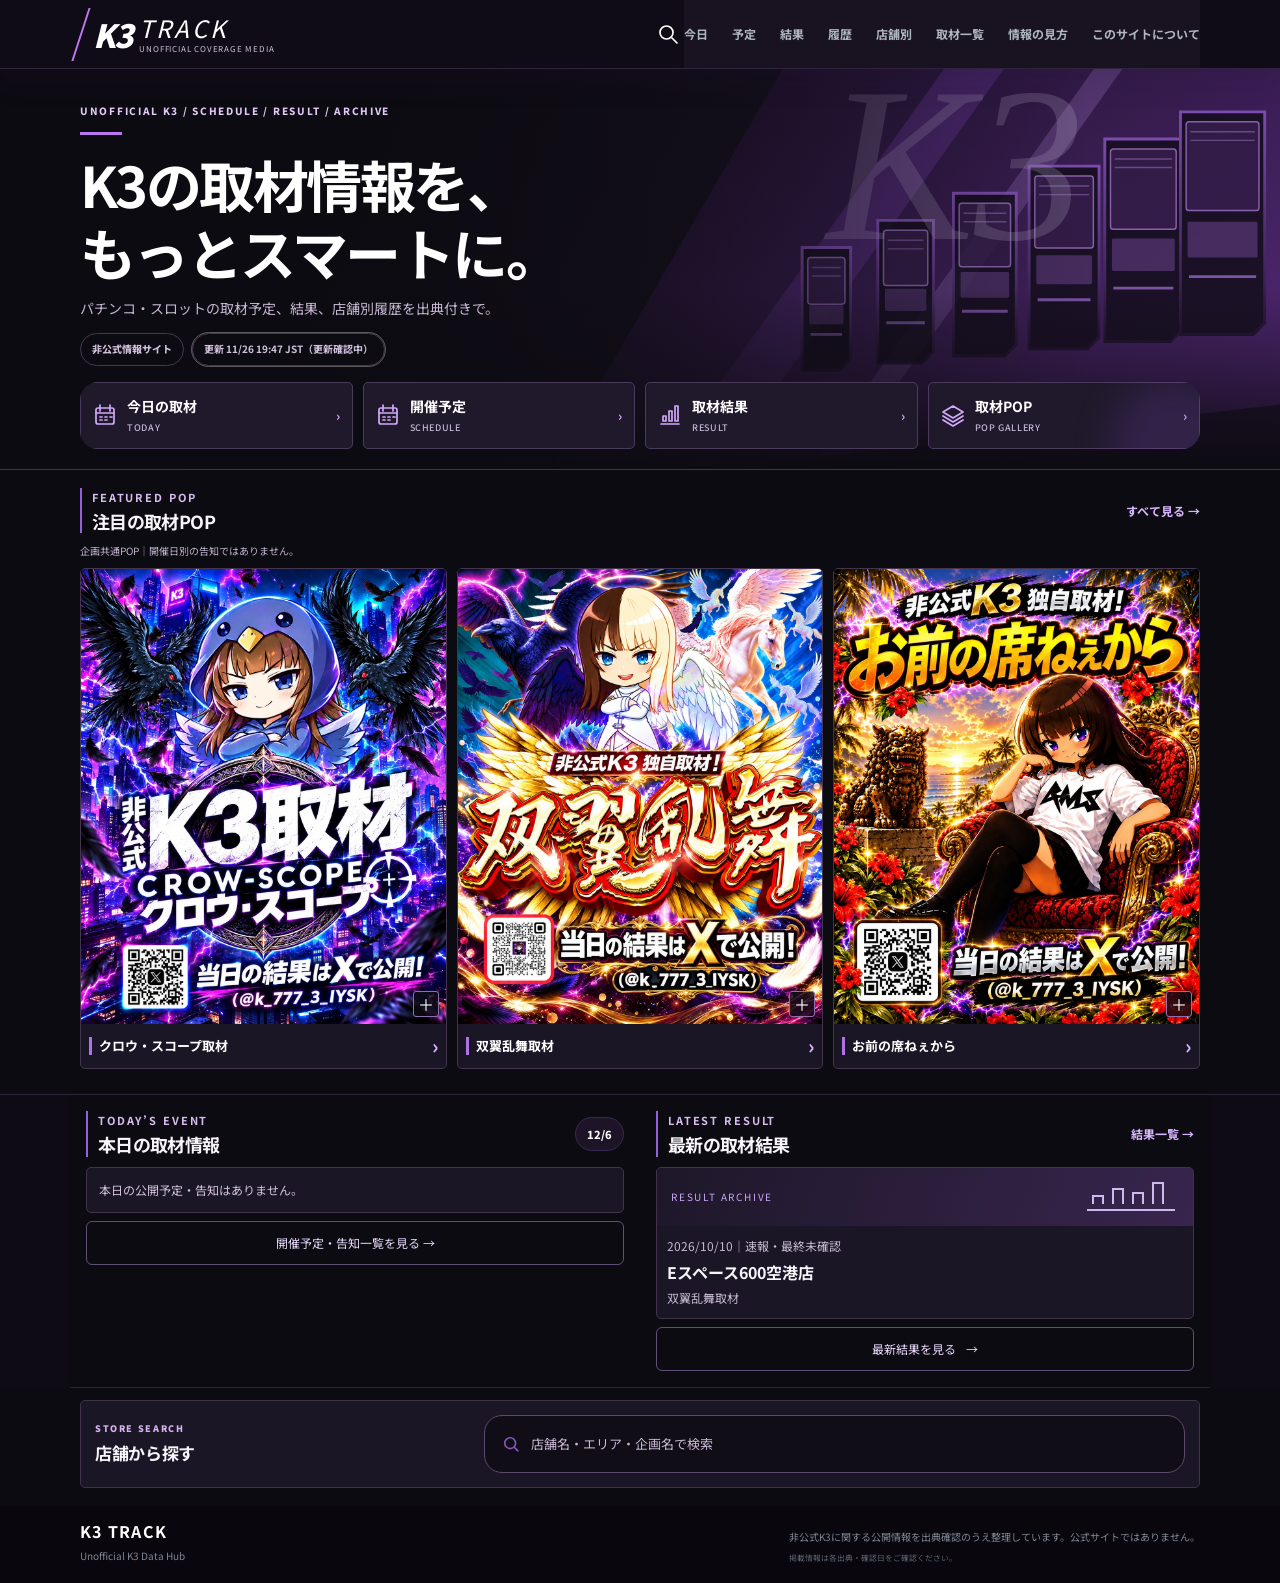
==== commit a8279cdc: "Fix same-day schedule navigation and clarify public source guidance" ====
--- a/index.html
+++ b/index.html
@@ -86,13 +86,13 @@
 
   </main>
   <nav class="bottom-nav" aria-label="クイックナビ"><a href="#top" class="is-active"><svg class="k3-icon" viewBox="0 0 24 24" fill="none" stroke="currentColor" stroke-width="1.7" stroke-linecap="round" stroke-linejoin="round" aria-hidden="true"><path d="M3 10 12 3l9 7v10h-6v-6H9v6H3z"/></svg><span>ホーム</span></a><a href="./browse.html#schedule"><svg class="k3-icon" viewBox="0 0 24 24" fill="none" stroke="currentColor" stroke-width="1.7" stroke-linecap="round" stroke-linejoin="round" aria-hidden="true"><rect x="3" y="5" width="18" height="16" rx="2"/><path d="M7 2v6M17 2v6M3 10h18M7 14h2m3 0h2m3 0h2M7 17h2m3 0h2"/></svg><span>予定</span></a><a href="./browse.html#results"><svg class="k3-icon" viewBox="0 0 24 24" fill="none" stroke="currentColor" stroke-width="1.7" stroke-linecap="round" stroke-linejoin="round" aria-hidden="true"><path d="M3 21h18M5 18v-5h3v5zM11 18V8h3v10zM17 18V3h3v15z"/></svg><span>結果</span></a><a href="./browse.html#stores"><svg class="k3-icon" viewBox="0 0 24 24" fill="none" stroke="currentColor" stroke-width="1.7" stroke-linecap="round" stroke-linejoin="round" aria-hidden="true"><path d="M3 10h18l-2-7H5zM5 10v11h14V10M9 21v-7h6v7M2 10l2 3 4-3 4 3 4-3 4 3 2-3"/></svg><span>店舗</span></a><a href="#visualShowcase"><svg class="k3-icon" viewBox="0 0 24 24" fill="none" stroke="currentColor" stroke-width="1.7" stroke-linecap="round" stroke-linejoin="round" aria-hidden="true"><path d="m12 3 10 6-10 6L2 9zM2 13l10 6 10-6M2 17l10 6 10-6"/></svg><span>POP</span></a></nav>
-  <footer class="footer"><div class="container footer__inner"><div><strong>K3 TRACK</strong><p>Unofficial K3 Data Hub</p></div><p>非公式K3に関する公開情報を出典確認のうえ整理しています。公式サイトではありません。<span id="k3-sync-verification-20261113" style="display:block;margin-top:6px;font-size:0.78em;opacity:0.72">サイト配信確認：2026年11月13日｜予定・結果データは変更していません</span></p></div></footer>
+  <footer class="footer"><div class="container footer__inner"><div><strong>K3 TRACK</strong><p>Unofficial K3 Data Hub</p></div><p>非公式K3に関する公開情報を出典確認のうえ整理しています。公式サイトではありません。<span id="k3-sync-verification-20261113" style="display:block;margin-top:6px;font-size:0.78em;opacity:0.72">掲載情報は各出典・確認日をご確認ください。</span></p></div></footer>
   <dialog class="k3-pop-dialog" id="k3PopDialog" aria-labelledby="k3PopTitle">
     <div class="k3-pop-dialog-head"><strong id="k3PopTitle">取材POP</strong><button type="button" id="k3PopClose" aria-label="POPを閉じる">×</button></div>
     <div class="k3-pop-dialog-image"><img id="k3PopImage" alt=""></div>
     <p>企画共通POP｜開催日別の告知ではありません。</p>
     <a id="k3PopDetail" href="./browse.html#coverage">企画詳細を見る →</a>
   </dialog>
-  <script src="./app.js?v=refined-20261126-4"></script>
+  <script src="./app.js?v=navigation-qa-20261126-7"></script>
 </body>
 </html>
--- a/styles.css
+++ b/styles.css
@@ -856,3 +856,8 @@
 .k3-detail .footer{padding-bottom:24px}.k3-detail .footer__inner p{overflow-wrap:anywhere}
 .k3-browse .section:not(.section--dark) .section-kicker{font-weight:700}
 @media(max-width:720px){.k3-detail .topbar__inner{height:58px}.k3-detail :is(.list-hero,.store-detail-hero,.result-detail-hero,.coverage-detail-hero){padding:21px 0 22px}.k3-detail :is(.list-hero,.store-detail-hero,.result-detail-hero,.coverage-detail-hero) p{font-size:13px}.k3-detail .section:not(.section--dark){padding:22px 0}.k3-detail .article-row{padding:13px}.k3-detail .article-row h2{font-size:16px}.k3-detail .filter-input{font-size:16px}}
+
+/* POP detail: neutral labeling and readable image controls. */
+.k3-detail .detail-visual .k3-detail-pop-caption{margin:0;padding:12px 14px;font-size:12px;color:#ddd0e8;line-height:1.7;border-top:1px solid #4b375f;display:flex;flex-wrap:wrap;align-items:center;justify-content:space-between;gap:6px}
+.k3-detail .k3-detail-pop-caption a{display:inline-flex;align-items:center;min-height:44px;color:#e2caff;text-decoration:underline;text-underline-offset:3px}
+.k3-detail .detail-visual>a{display:block}
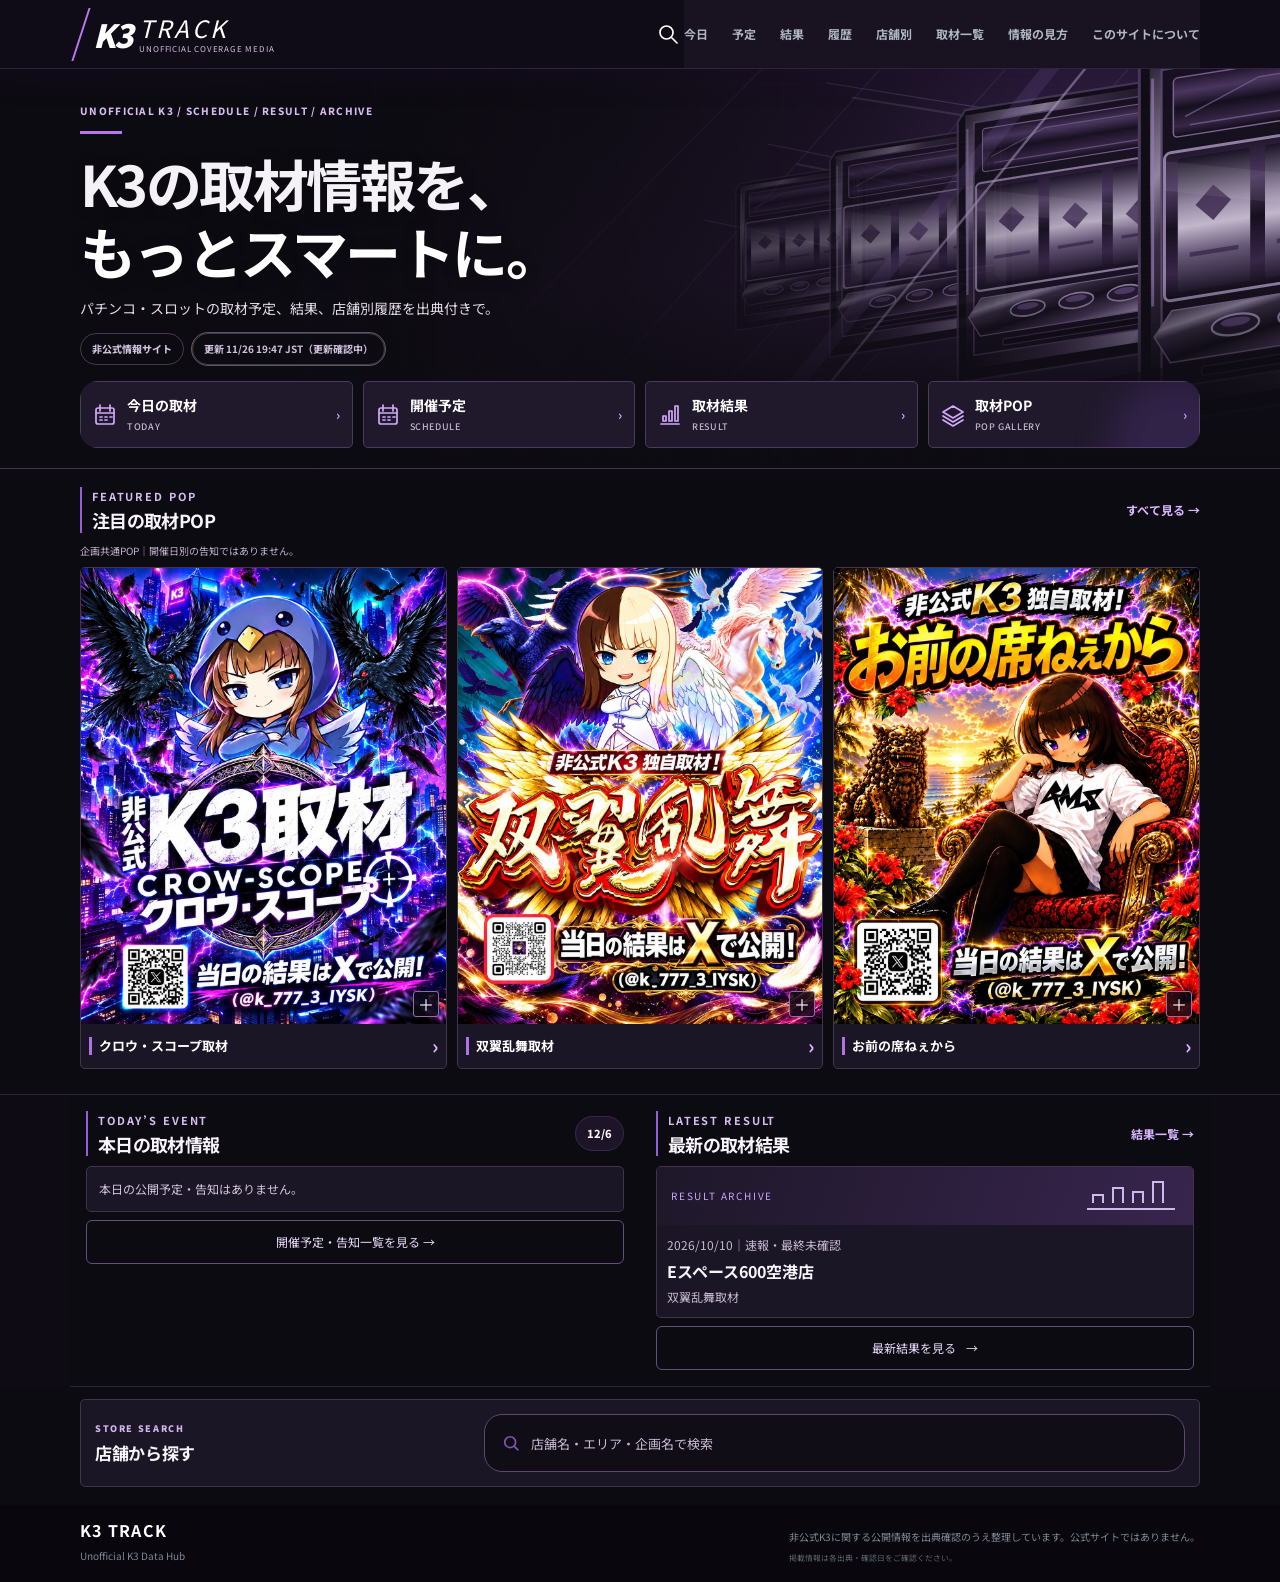
==== commit d7a74bc3: "Refine K3 hero with original metallic editorial slot illustration" ====
--- a/index.html
+++ b/index.html
@@ -27,7 +27,7 @@
   <link rel="preconnect" href="https://fonts.googleapis.com">
   <link rel="preconnect" href="https://fonts.gstatic.com" crossorigin>
   <link href="https://fonts.googleapis.com/css2?family=Noto+Sans+JP:wght@400;500;600;700;800&display=swap" rel="stylesheet">
-  <link rel="stylesheet" href="./styles.css?v=unified-20261126-5" />
+  <link rel="stylesheet" href="./styles.css?v=editorial-20261126-8" />
 <script>if(/^(#schedule|#results|#archive|#stores|#coverage|#about|#k3-monthly-announcements|#venueResultsBlock|#fieldReportsBlock)$/.test(location.hash)){location.replace('./browse.html'+location.hash);}</script>
 </head>
 <body class="k3-sport k3-compact">
@@ -44,7 +44,45 @@
     </nav>
   </header>
   <main id="top" class="k3-compact-main">
-    <section class="media-hero"><svg class="k3-hero-art" viewBox="0 0 520 310" preserveAspectRatio="xMidYMid slice" aria-hidden="true" focusable="false"><defs><linearGradient id="k3g" x1="0" y1="0" x2="1" y2="1"><stop stop-color="#1a1027"/><stop offset="1" stop-color="#7134a0"/></linearGradient><linearGradient id="k3m" x1="0" y1="0" x2="0" y2="1"><stop stop-color="#ae6af3"/><stop offset="1" stop-color="#261635"/></linearGradient></defs><path d="M180 0H520V310H0z" fill="url(#k3g)"/><path d="M295 0h42L116 310H74z" fill="#8c49ce" opacity=".38"/><path d="M400 0h20L199 310h-20z" fill="#ce9fff" opacity=".28"/><g opacity=".85"><g transform="translate(185 140)"><path d="M0 0H34V78l-8 8H0z" fill="#160f20" stroke="url(#k3m)" stroke-width="2"/><rect x="4" y="7" width="26" height="32.76" rx="2" fill="#3c2155" stroke="#c28af0" stroke-width="1"/><path d="M7 14h20M7 20h20" stroke="#b584e3" opacity=".7"/><rect x="5" y="40.56" width="24" height="13.260000000000002" rx="1" fill="#9c65ce" opacity=".5"/><path d="M6 60.84h22" stroke="#a977e1" stroke-width="2"/></g><g transform="translate(238 121)"><path d="M0 0H39V92l-8 8H0z" fill="#160f20" stroke="url(#k3m)" stroke-width="2"/><rect x="4" y="7" width="31" height="38.64" rx="2" fill="#3c2155" stroke="#c28af0" stroke-width="1"/><path d="M7 14h25M7 20h25" stroke="#b584e3" opacity=".7"/><rect x="5" y="47.84" width="29" height="15.64" rx="1" fill="#9c65ce" opacity=".5"/><path d="M6 71.76h27" stroke="#a977e1" stroke-width="2"/></g><g transform="translate(291 102)"><path d="M0 0H44V106l-8 8H0z" fill="#160f20" stroke="url(#k3m)" stroke-width="2"/><rect x="4" y="7" width="36" height="44.519999999999996" rx="2" fill="#3c2155" stroke="#c28af0" stroke-width="1"/><path d="M7 14h30M7 20h30" stroke="#b584e3" opacity=".7"/><rect x="5" y="55.120000000000005" width="34" height="18.02" rx="1" fill="#9c65ce" opacity=".5"/><path d="M6 82.68h32" stroke="#a977e1" stroke-width="2"/></g><g transform="translate(344 83)"><path d="M0 0H49V120l-8 8H0z" fill="#160f20" stroke="url(#k3m)" stroke-width="2"/><rect x="4" y="7" width="41" height="50.4" rx="2" fill="#3c2155" stroke="#c28af0" stroke-width="1"/><path d="M7 14h35M7 20h35" stroke="#b584e3" opacity=".7"/><rect x="5" y="62.400000000000006" width="39" height="20.400000000000002" rx="1" fill="#9c65ce" opacity=".5"/><path d="M6 93.60000000000001h37" stroke="#a977e1" stroke-width="2"/></g><g transform="translate(397 64)"><path d="M0 0H54V134l-8 8H0z" fill="#160f20" stroke="url(#k3m)" stroke-width="2"/><rect x="4" y="7" width="46" height="56.28" rx="2" fill="#3c2155" stroke="#c28af0" stroke-width="1"/><path d="M7 14h40M7 20h40" stroke="#b584e3" opacity=".7"/><rect x="5" y="69.68" width="44" height="22.78" rx="1" fill="#9c65ce" opacity=".5"/><path d="M6 104.52000000000001h42" stroke="#a977e1" stroke-width="2"/></g><g transform="translate(450 45)"><path d="M0 0H59V148l-8 8H0z" fill="#160f20" stroke="url(#k3m)" stroke-width="2"/><rect x="4" y="7" width="51" height="62.16" rx="2" fill="#3c2155" stroke="#c28af0" stroke-width="1"/><path d="M7 14h45M7 20h45" stroke="#b584e3" opacity=".7"/><rect x="5" y="76.96000000000001" width="49" height="25.16" rx="1" fill="#9c65ce" opacity=".5"/><path d="M6 115.44h47" stroke="#a977e1" stroke-width="2"/></g></g><path d="M0 310 520 250V310z" fill="#0b0810" opacity=".6"/><text x="202" y="134" fill="#e8d5ff" opacity=".25" font-family="Georgia,serif" font-size="155" font-style="italic">K3</text></svg><div class="container media-hero__inner">
+    <section class="media-hero"><svg class="k3-hero-art k3-hero-art--editorial" viewBox="0 0 800 420" preserveAspectRatio="xMidYMid slice" aria-hidden="true" focusable="false">
+<defs>
+ <linearGradient id="heroBg" x1="0" y1="0" x2="1" y2="1"><stop stop-color="#0d0b12"/><stop offset=".54" stop-color="#352044"/><stop offset="1" stop-color="#100d18"/></linearGradient>
+ <radialGradient id="heroGlow"><stop stop-color="#8055b3" stop-opacity=".65"/><stop offset="1" stop-color="#261a39" stop-opacity="0"/></radialGradient>
+ <linearGradient id="heroMetal" x1="0" y1="0" x2="1" y2="1"><stop stop-color="#302938"/><stop offset=".18" stop-color="#a89cb8"/><stop offset=".27" stop-color="#40354c"/><stop offset=".49" stop-color="#120e18"/><stop offset=".7" stop-color="#554364"/><stop offset=".86" stop-color="#b6a2cc"/><stop offset="1" stop-color="#25202d"/></linearGradient>
+ <linearGradient id="heroGlass" x1="0" y1="0" x2="0" y2="1"><stop stop-color="#24182f"/><stop offset=".25" stop-color="#57416e"/><stop offset=".52" stop-color="#16101e"/><stop offset=".82" stop-color="#3e2b51"/><stop offset="1" stop-color="#100c17"/></linearGradient>
+ <linearGradient id="heroReel" x1="0" y1="0" x2="0" y2="1"><stop stop-color="#1b1426"/><stop offset=".36" stop-color="#b3a5c3"/><stop offset=".52" stop-color="#e4d9ed"/><stop offset=".72" stop-color="#79698c"/><stop offset="1" stop-color="#241b30"/></linearGradient>
+ <pattern id="heroTexture" width="5" height="5" patternUnits="userSpaceOnUse"><path d="M0 0h5" stroke="#c9b9df" stroke-opacity=".035" stroke-width=".6"/></pattern>
+ <clipPath id="heroWindow"><rect x="17" y="70" width="186" height="100" rx="4"/></clipPath>
+ <g id="heroCabinet">
+  <path d="M7 0H212L225 16V232L210 252H0V10Z" fill="#100d16" stroke="#554367" stroke-width="2"/>
+  <path d="M7 5H205L217 19V224L203 241H8Z" fill="url(#heroMetal)"/>
+  <path d="M15 13H203V229H15Z" fill="#17111f" stroke="#6b537f" stroke-width="1.5"/>
+  <rect x="23" y="20" width="172" height="40" rx="3" fill="url(#heroGlass)" stroke="#9275aa"/>
+  <path d="M31 47 81 28H183M34 53h149" stroke="#b49ccf" stroke-opacity=".5" fill="none"/>
+  <rect x="17" y="70" width="186" height="100" rx="4" fill="url(#heroGlass)" stroke="#a797bc" stroke-width="2"/>
+  <g clip-path="url(#heroWindow)">
+   <g><rect x="26" y="75" width="49" height="90" rx="2" fill="url(#heroReel)"/><path d="M50 96l12 12-12 12-12-12Z" fill="#49345e" opacity=".88"/><path d="M34 141h33" stroke="#39294b" stroke-width="3" opacity=".7"/></g><g><rect x="85" y="75" width="49" height="90" rx="2" fill="url(#heroReel)"/><path d="M109 102l12 12-12 12-12-12Z" fill="#49345e" opacity=".88"/><path d="M93 141h33" stroke="#39294b" stroke-width="3" opacity=".7"/></g><g><rect x="144" y="75" width="49" height="90" rx="2" fill="url(#heroReel)"/><path d="M168 108l12 12-12 12-12-12Z" fill="#49345e" opacity=".88"/><path d="M152 141h33" stroke="#39294b" stroke-width="3" opacity=".7"/></g>
+   <path d="M17 75 203 123V144L17 95Z" fill="#fff" opacity=".08"/>
+  </g>
+  <path d="M22 177H198L213 193 199 212H21L10 193Z" fill="url(#heroMetal)" stroke="#9278a8"/>
+  <ellipse cx="65" cy="193" rx="16" ry="7" fill="#271d32" stroke="#b6a2cc" stroke-width="1.5"/><ellipse cx="65" cy="191" rx="10" ry="3" fill="#9a75c5" opacity=".55"/><ellipse cx="110" cy="193" rx="16" ry="7" fill="#271d32" stroke="#b6a2cc" stroke-width="1.5"/><ellipse cx="110" cy="191" rx="10" ry="3" fill="#9a75c5" opacity=".55"/><ellipse cx="155" cy="193" rx="16" ry="7" fill="#271d32" stroke="#b6a2cc" stroke-width="1.5"/><ellipse cx="155" cy="191" rx="10" ry="3" fill="#9a75c5" opacity=".55"/>
+  <rect x="42" y="218" width="139" height="6" rx="2" fill="#0d0a11" stroke="#59476a"/>
+  <path d="M9 18V172M210 24V168" stroke="#b18dd9" stroke-width="2" opacity=".7"/>
+ </g>
+</defs>
+<rect width="800" height="420" fill="url(#heroBg)"/>
+<ellipse cx="615" cy="170" rx="310" ry="240" fill="url(#heroGlow)"/>
+<path d="M276 0H800V420H60Z" fill="#20162d" opacity=".36"/>
+<g fill="none" stroke="#9b7ac3" opacity=".17"><path d="M330 0 0 336M440 0 70 420M559 0 185 420M675 0 305 420" stroke-width="1.4"/></g>
+<g opacity=".52"><path d="M370 34 800 103M315 92 800 190M255 164 800 278" stroke="#7f5da3" stroke-width="1"/><path d="M395 48 800 113M342 111 800 199" stroke="#cfb8ed" stroke-opacity=".4" stroke-width="2"/></g>
+<g opacity=".53" transform="translate(285 130) scale(.55) skewY(-9)"><use href="#heroCabinet"/></g>
+<g opacity=".72" transform="translate(374 100) scale(.77) skewY(-9)"><use href="#heroCabinet"/></g>
+<g opacity=".9" transform="translate(495 61) scale(1.02) skewY(-9)"><use href="#heroCabinet"/></g>
+<g transform="translate(667 7) scale(1.4) skewY(-9)"><use href="#heroCabinet"/></g>
+<path d="M220 384 800 285V420H120Z" fill="#0d0b12" opacity=".53"/>
+<path d="M590 0h18L270 420h-18Z" fill="#a67adb" opacity=".18"/><path d="M631 0h3L293 420h-3Z" fill="#d4bcec" opacity=".55"/>
+<rect width="800" height="420" fill="url(#heroTexture)"/>
+</svg><div class="container media-hero__inner">
       <div>
         <div class="eyebrow">UNOFFICIAL K3 / SCHEDULE / RESULT / ARCHIVE</div>
         <h1>K3の取材情報を、<br><span>もっとスマートに。</span></h1>
--- a/styles.css
+++ b/styles.css
@@ -861,3 +861,12 @@
 .k3-detail .detail-visual .k3-detail-pop-caption{margin:0;padding:12px 14px;font-size:12px;color:#ddd0e8;line-height:1.7;border-top:1px solid #4b375f;display:flex;flex-wrap:wrap;align-items:center;justify-content:space-between;gap:6px}
 .k3-detail .k3-detail-pop-caption a{display:inline-flex;align-items:center;min-height:44px;color:#e2caff;text-decoration:underline;text-underline-offset:3px}
 .k3-detail .detail-visual>a{display:block}
+
+/* Editorial hero: original vector illustration, no external image request. */
+.k3-compact .media-hero .k3-hero-art--editorial{width:66%;height:100%;right:0;top:0;opacity:.95}
+.k3-compact .media-hero:before{background:linear-gradient(90deg,#0d0b12 3%,rgba(13,11,18,.97) 28%,rgba(13,11,18,.72) 48%,rgba(13,11,18,.12) 83%),linear-gradient(0deg,#0d0b12 0%,rgba(13,11,18,.85) 17%,transparent 48%)}
+.k3-compact .media-hero__inner>div:first-child{position:relative;min-width:0}
+.k3-compact .media-hero h1{color:#f4f2f7;text-shadow:0 2px 12px rgba(13,11,18,.65)}
+.k3-compact .media-hero .eyebrow{color:#d7bcef;letter-spacing:.13em;line-height:1.6}
+.k3-compact .hero__lead{color:#e4dbe9}
+@media(max-width:720px){.k3-compact .media-hero .k3-hero-art--editorial{width:82%;opacity:.84}.k3-compact .media-hero:before{background:linear-gradient(90deg,#0d0b12 0%,rgba(13,11,18,.96) 22%,rgba(13,11,18,.68) 55%,rgba(13,11,18,.2) 100%),linear-gradient(0deg,#0d0b12 1%,rgba(13,11,18,.83) 21%,transparent 55%)}.k3-compact .media-hero .eyebrow{font-size:9px;letter-spacing:.09em}.k3-compact .media-hero h1{font-size:clamp(25px,7.1vw,40px)}}
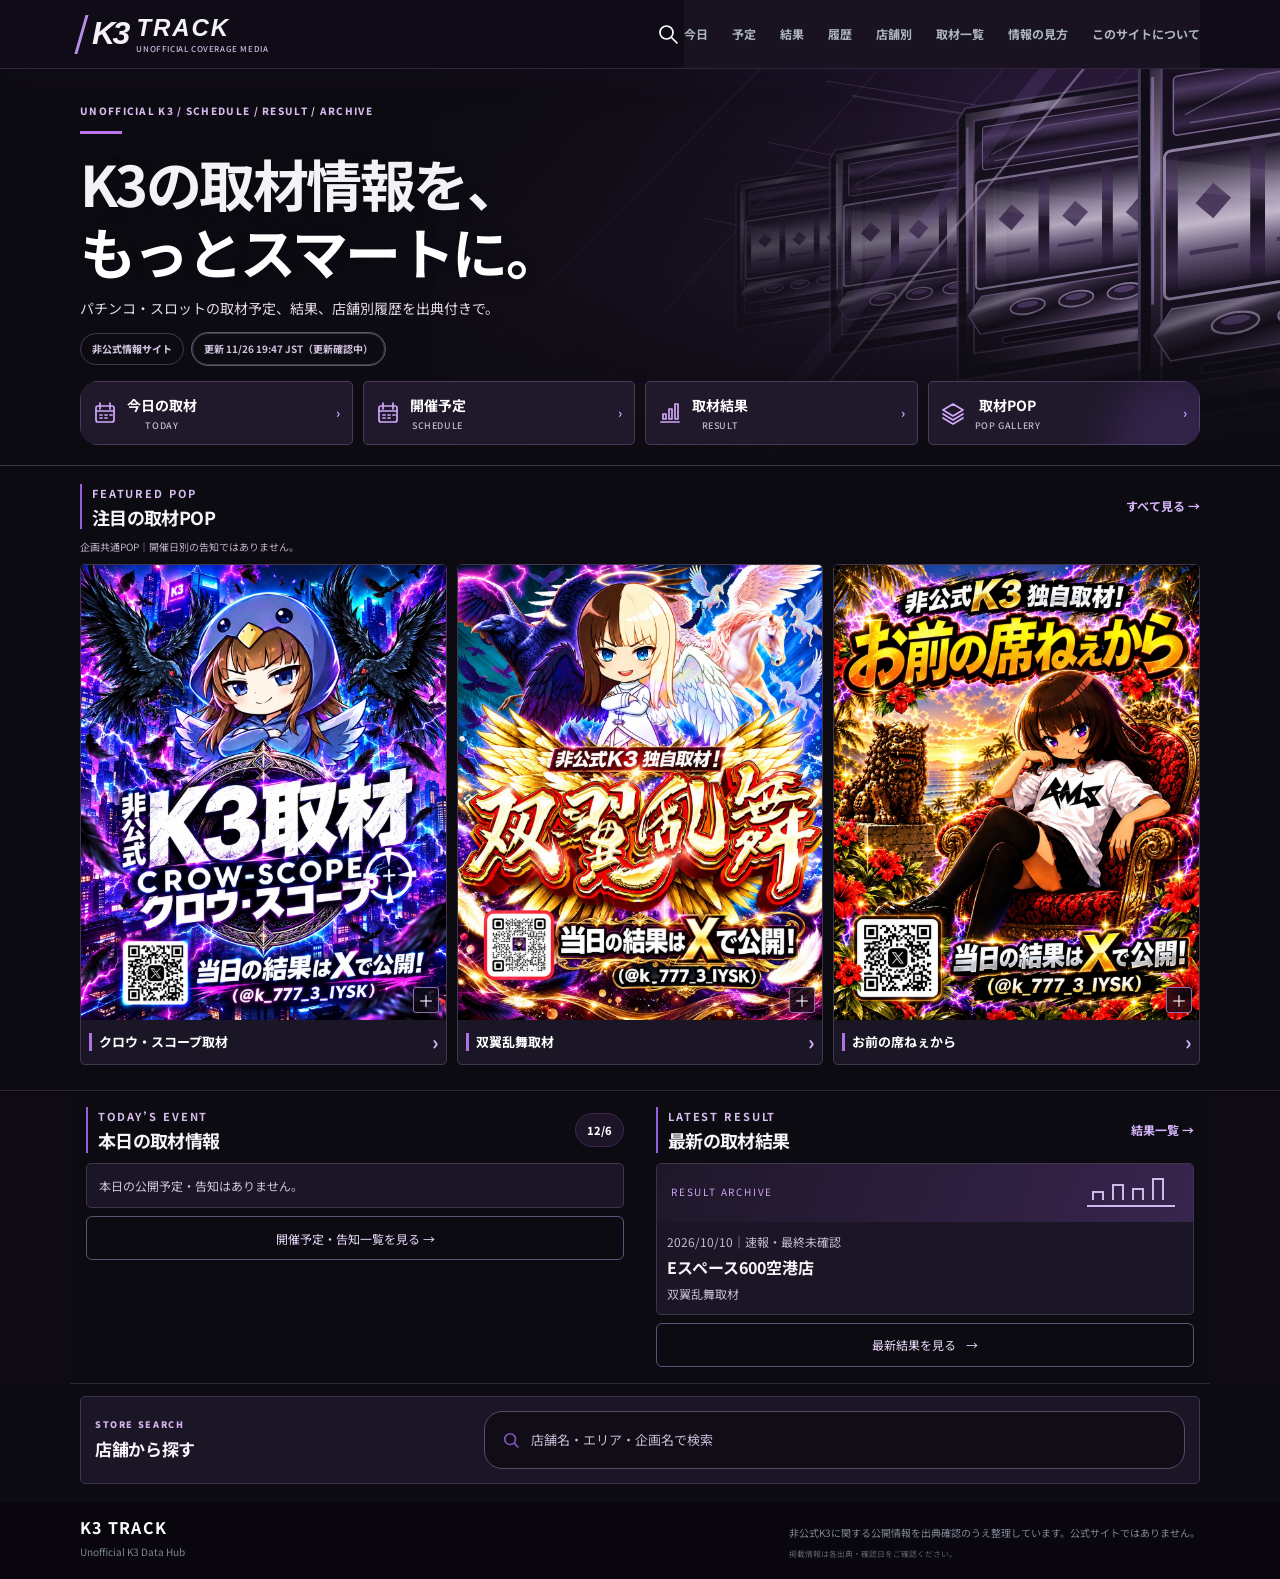
==== commit 309199b9: "Polish consistent wordmark and narrow-screen labels without changing site structure" ====
--- a/index.html
+++ b/index.html
@@ -27,7 +27,7 @@
   <link rel="preconnect" href="https://fonts.googleapis.com">
   <link rel="preconnect" href="https://fonts.gstatic.com" crossorigin>
   <link href="https://fonts.googleapis.com/css2?family=Noto+Sans+JP:wght@400;500;600;700;800&display=swap" rel="stylesheet">
-  <link rel="stylesheet" href="./styles.css?v=editorial-20261126-8" />
+  <link rel="stylesheet" href="./styles.css?v=brand-polish-20261126-9" />
 <script>if(/^(#schedule|#results|#archive|#stores|#coverage|#about|#k3-monthly-announcements|#venueResultsBlock|#fieldReportsBlock)$/.test(location.hash)){location.replace('./browse.html'+location.hash);}</script>
 </head>
 <body class="k3-sport k3-compact">
--- a/styles.css
+++ b/styles.css
@@ -870,3 +870,45 @@
 .k3-compact .media-hero .eyebrow{color:#d7bcef;letter-spacing:.13em;line-height:1.6}
 .k3-compact .hero__lead{color:#e4dbe9}
 @media(max-width:720px){.k3-compact .media-hero .k3-hero-art--editorial{width:82%;opacity:.84}.k3-compact .media-hero:before{background:linear-gradient(90deg,#0d0b12 0%,rgba(13,11,18,.96) 22%,rgba(13,11,18,.68) 55%,rgba(13,11,18,.2) 100%),linear-gradient(0deg,#0d0b12 1%,rgba(13,11,18,.83) 21%,transparent 55%)}.k3-compact .media-hero .eyebrow{font-size:9px;letter-spacing:.09em}.k3-compact .media-hero h1{font-size:clamp(25px,7.1vw,40px)}}
+
+/* Brand and narrow-screen accessibility polish. No layout or data model change. */
+.k3-sport .brand{flex:0 1 auto;min-width:0;gap:9px;padding-left:12px}
+.k3-sport .brand:before{width:3px;background:#b58be4;transform:skew(-16deg)}
+.k3-sport .brand__mark{font-family:Arial,system-ui,sans-serif;font-weight:900;font-style:italic;letter-spacing:-.085em;line-height:1.05;color:#f4f2f7}
+.k3-sport .brand__text{min-width:0}
+.k3-sport .brand__text strong{font-family:Arial,system-ui,sans-serif;font-weight:700;letter-spacing:.08em;line-height:1.05;color:#f4f2f7}
+.k3-sport .brand__text small{font-weight:500;letter-spacing:.075em;color:#cbb8dc}
+.k3-sport .k3-head-actions{flex:none}
+.k3-sport .bottom-nav{box-shadow:none;padding-bottom:calc(5px + env(safe-area-inset-bottom,0px))}
+.k3-sport .bottom-nav a{min-width:0;border-radius:0;line-height:1.3;border-bottom:2px solid transparent}
+.k3-sport .bottom-nav a.is-active{border-bottom-color:#9660dc}
+.k3-sport .bottom-nav a.is-active::before{display:none}
+.k3-compact .hero-panel a{min-width:0}
+.k3-compact .hero-panel a>span{white-space:normal;overflow-wrap:anywhere;text-align:center}
+.k3-compact .hero-panel a small{line-height:1.25}
+.k3-compact .k3-pop-name span{min-width:0;line-height:1.4}
+.k3-compact .k3-pop-name b{flex:none}
+.k3-compact .finder-search{min-width:0}
+.k3-compact .finder-search input{min-width:0}
+.k3-compact .k3-today-row b{color:#cfb8ed}
+@media(max-width:720px){
+ body.k3-sport{padding-bottom:calc(76px + env(safe-area-inset-bottom,0px))}
+ .k3-compact .hero-panel a>span{font-size:12px}
+ .k3-compact .hero-panel a small{font-size:8px}
+ .k3-compact .k3-pop-name{font-size:12px}
+ .k3-compact .k3-gallery-note{font-size:11px}
+ .k3-compact .k3-today-row{grid-template-columns:auto minmax(0,1fr) auto;gap:5px 8px}
+ .k3-compact .k3-today-row .k3-row-status{grid-column:1;grid-row:1}
+ .k3-compact .k3-today-row time{grid-column:1;grid-row:2;font-size:11px;color:#c6b8d2}
+ .k3-compact .k3-today-row .k3-row-copy{grid-column:2;grid-row:1/span 2}
+ .k3-compact .k3-today-row b{grid-column:3;grid-row:1/span 2}
+}
+@media(max-width:359px){
+ .k3-sport .brand{gap:6px;padding-left:8px}
+ .k3-sport .brand__mark{font-size:25px}
+ .k3-sport .brand__text strong{font-size:18px}
+ .k3-sport .brand__text small{font-size:6.5px;letter-spacing:0}
+ .k3-sport .k3-head-actions{gap:0}
+ .k3-compact .hero-panel a>span{font-size:11px}
+ .k3-compact .hero-panel a small{font-size:7px}
+}
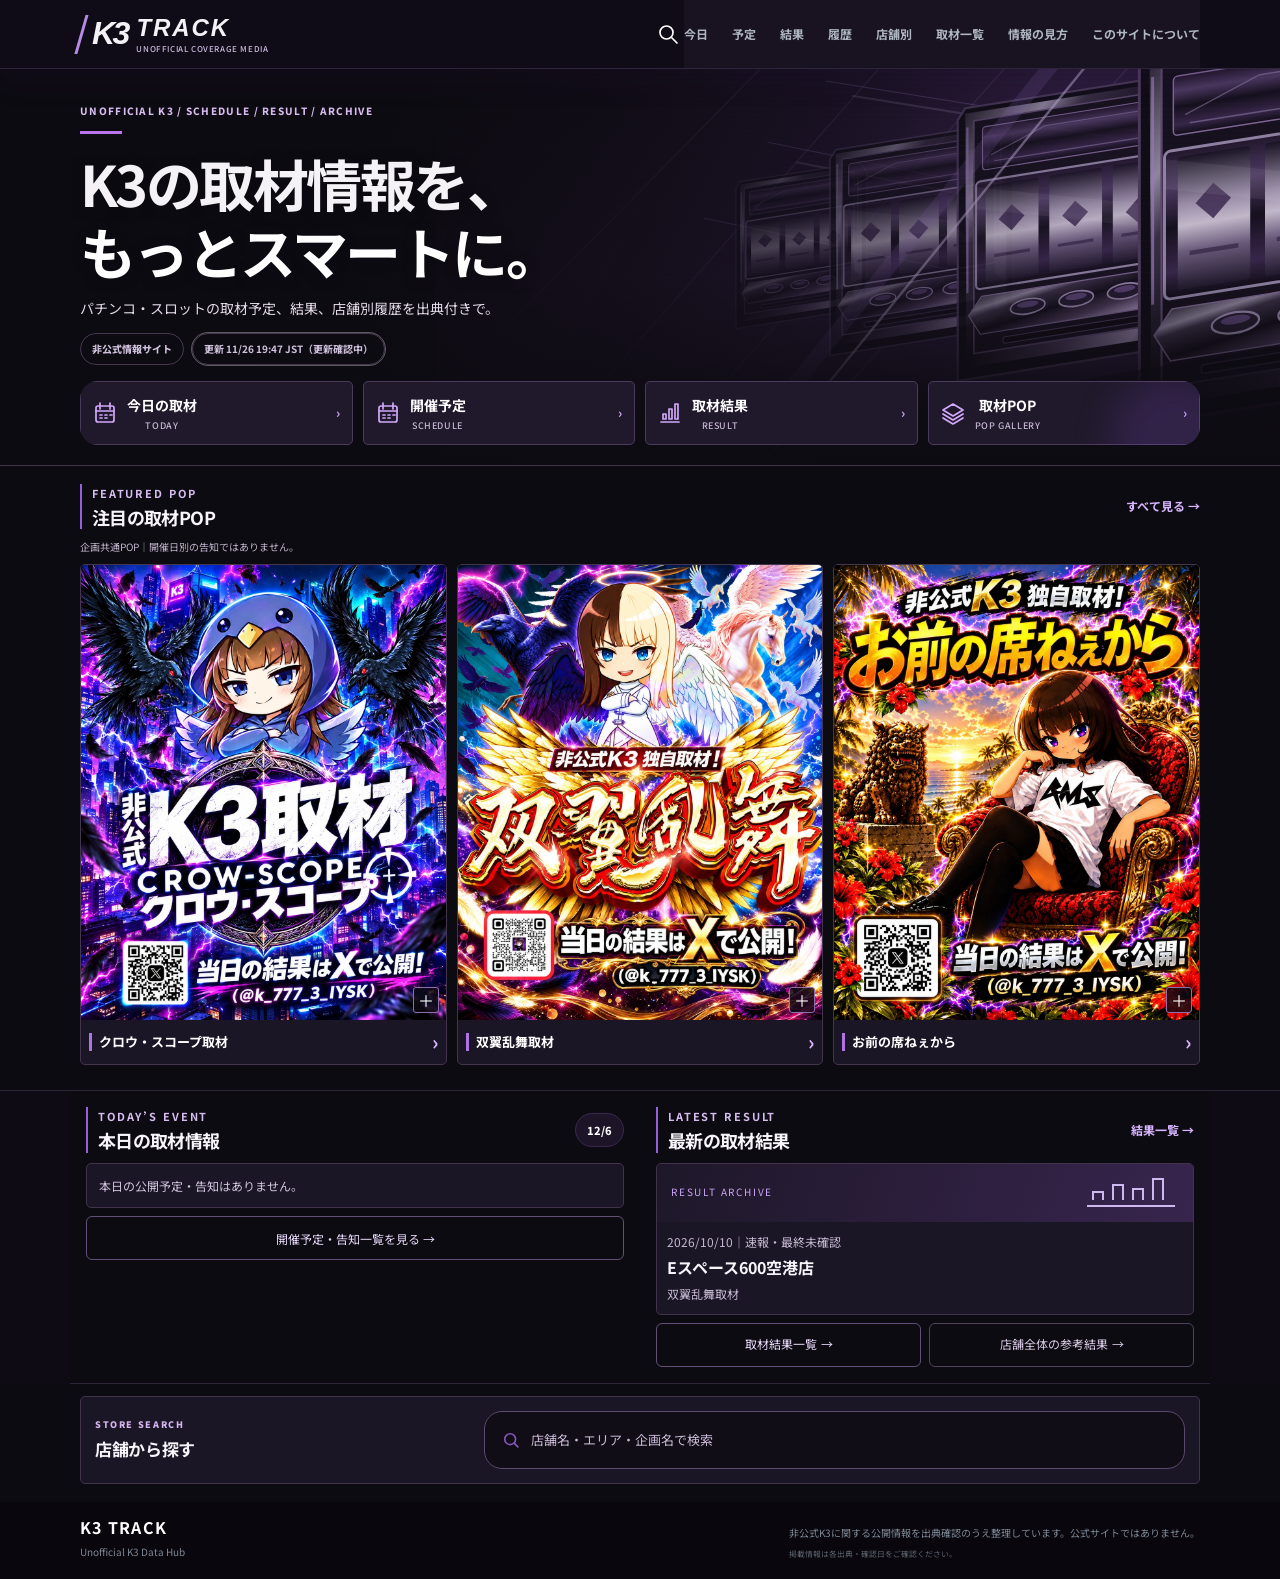
==== commit 2670e37f: "Add direct home navigation to separate venue reference results" ====
--- a/index.html
+++ b/index.html
@@ -27,7 +27,7 @@
   <link rel="preconnect" href="https://fonts.googleapis.com">
   <link rel="preconnect" href="https://fonts.gstatic.com" crossorigin>
   <link href="https://fonts.googleapis.com/css2?family=Noto+Sans+JP:wght@400;500;600;700;800&display=swap" rel="stylesheet">
-  <link rel="stylesheet" href="./styles.css?v=brand-polish-20261126-9" />
+  <link rel="stylesheet" href="./styles.css?v=result-access-20261126-10" />
 <script>if(/^(#schedule|#results|#archive|#stores|#coverage|#about|#k3-monthly-announcements|#venueResultsBlock|#fieldReportsBlock)$/.test(location.hash)){location.replace('./browse.html'+location.hash);}</script>
 </head>
 <body class="k3-sport k3-compact">
@@ -103,7 +103,7 @@
     </div></section>
 
     <section class="media-featured" aria-label="最新の取材結果"><div class="container">
-      <div class="section-title-row"><div><div class="section-kicker section-kicker--light">LATEST RESULT</div><h2>最新の取材結果</h2></div><a class="text-link" href="./browse.html#results">結果一覧 →</a></div><div class="k3-result-preview" id="featuredResult" aria-live="polite"><p>最新の掲載結果を読み込み中です。</p></div><a class="k3-result-cta" href="./browse.html#results">最新結果を見る <span aria-hidden="true">→</span></a></div></section>
+      <div class="section-title-row"><div><div class="section-kicker section-kicker--light">LATEST RESULT</div><h2>最新の取材結果</h2></div><a class="text-link" href="./browse.html#results">結果一覧 →</a></div><div class="k3-result-preview" id="featuredResult" aria-live="polite"><p>最新の掲載結果を読み込み中です。</p></div><div class="k3-result-actions"><a class="k3-result-cta" href="./browse.html#results">取材結果一覧 <span aria-hidden="true">→</span></a><a class="k3-result-cta" href="./browse.html#venueResultsBlock">店舗全体の参考結果 <span aria-hidden="true">→</span></a></div></div></section>
 
 </div>
     <section class="finder-strip" id="finder"><div class="container">
--- a/styles.css
+++ b/styles.css
@@ -912,3 +912,7 @@
  .k3-compact .hero-panel a>span{font-size:11px}
  .k3-compact .hero-panel a small{font-size:7px}
 }
+
+/* Keep official coverage and independent venue references distinct. */
+.k3-compact .k3-result-actions{display:grid;grid-template-columns:minmax(0,1fr) minmax(0,1fr);gap:8px;margin-top:8px}.k3-compact .k3-result-actions .k3-result-cta{margin-top:0;min-width:0;text-align:center;line-height:1.4;padding:8px 5px;gap:4px}.k3-compact .k3-result-actions .k3-result-cta:last-child{border-color:#4f435d;color:#d9cbe5;background:transparent}@media(max-width:359px){.k3-compact .k3-result-actions .k3-result-cta{font-size:11px}}
+.k3-browse #venueResultsBlock{scroll-margin-top:88px}
